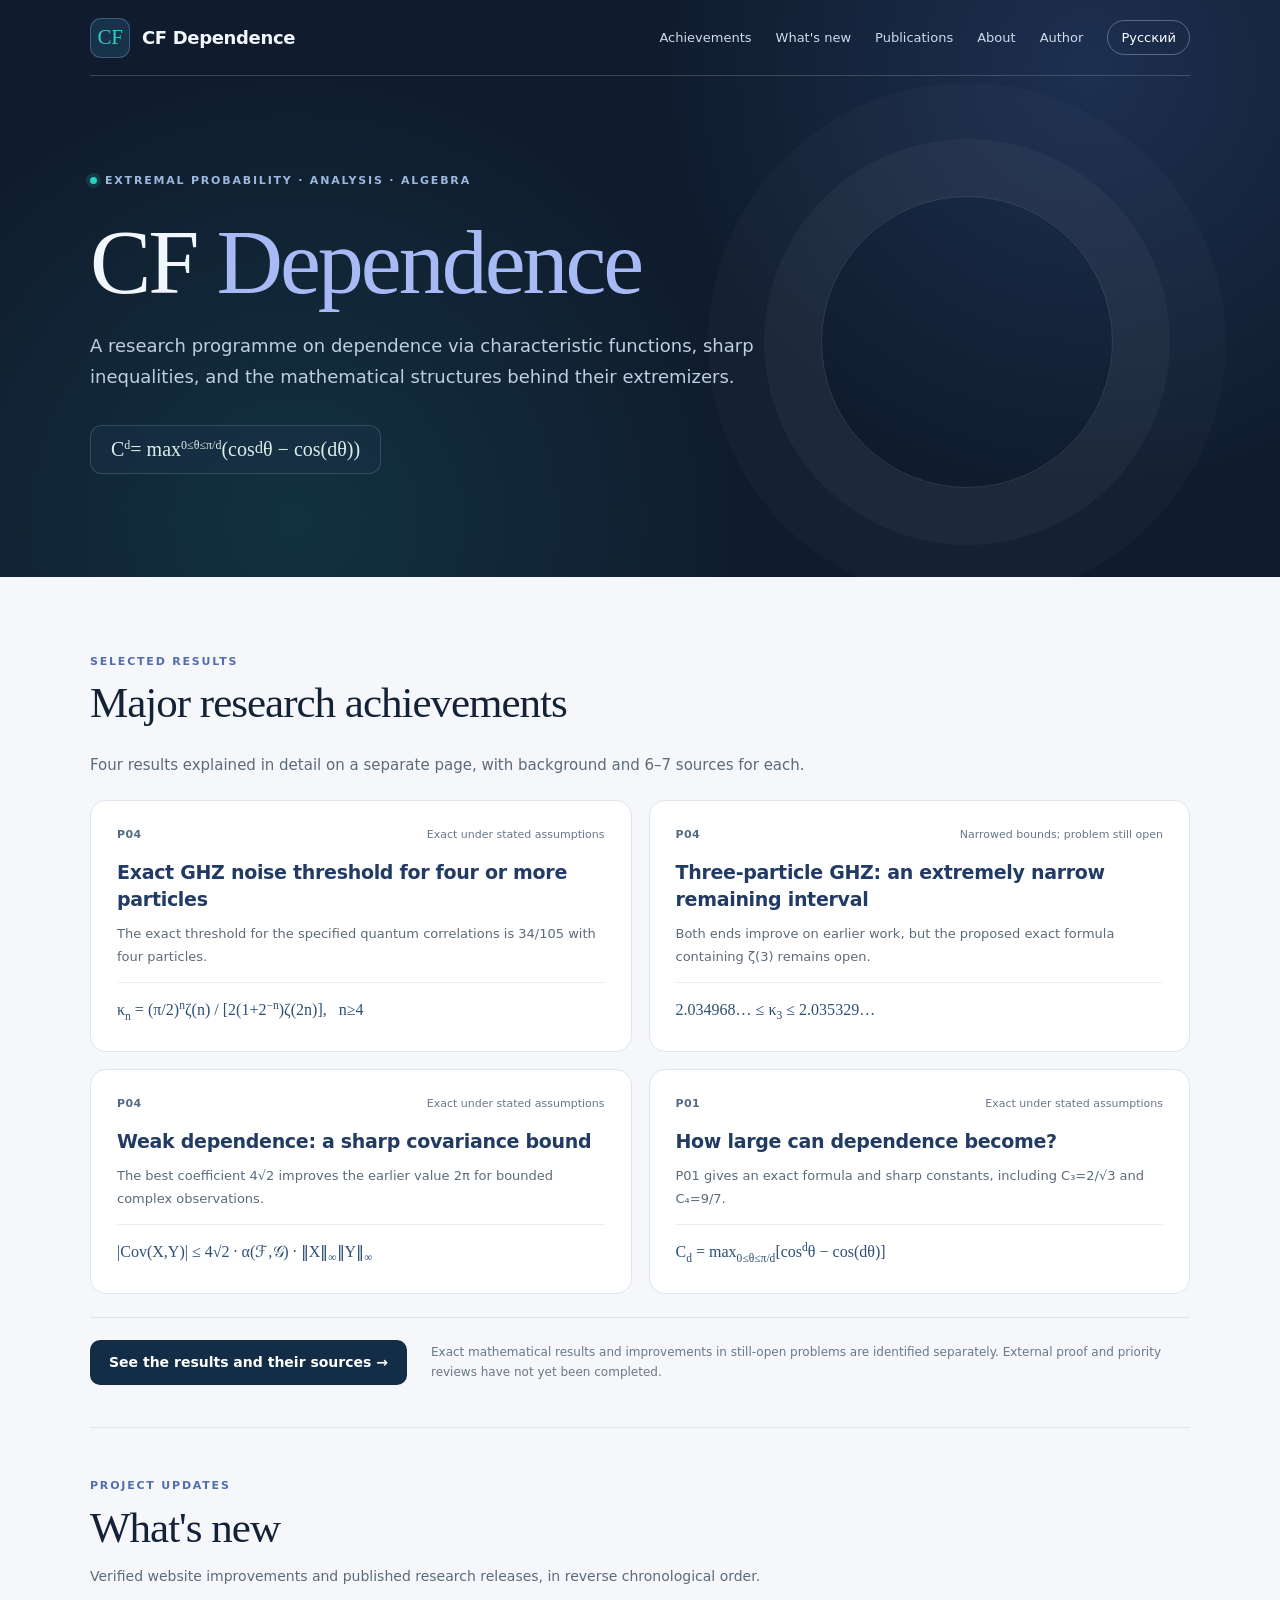
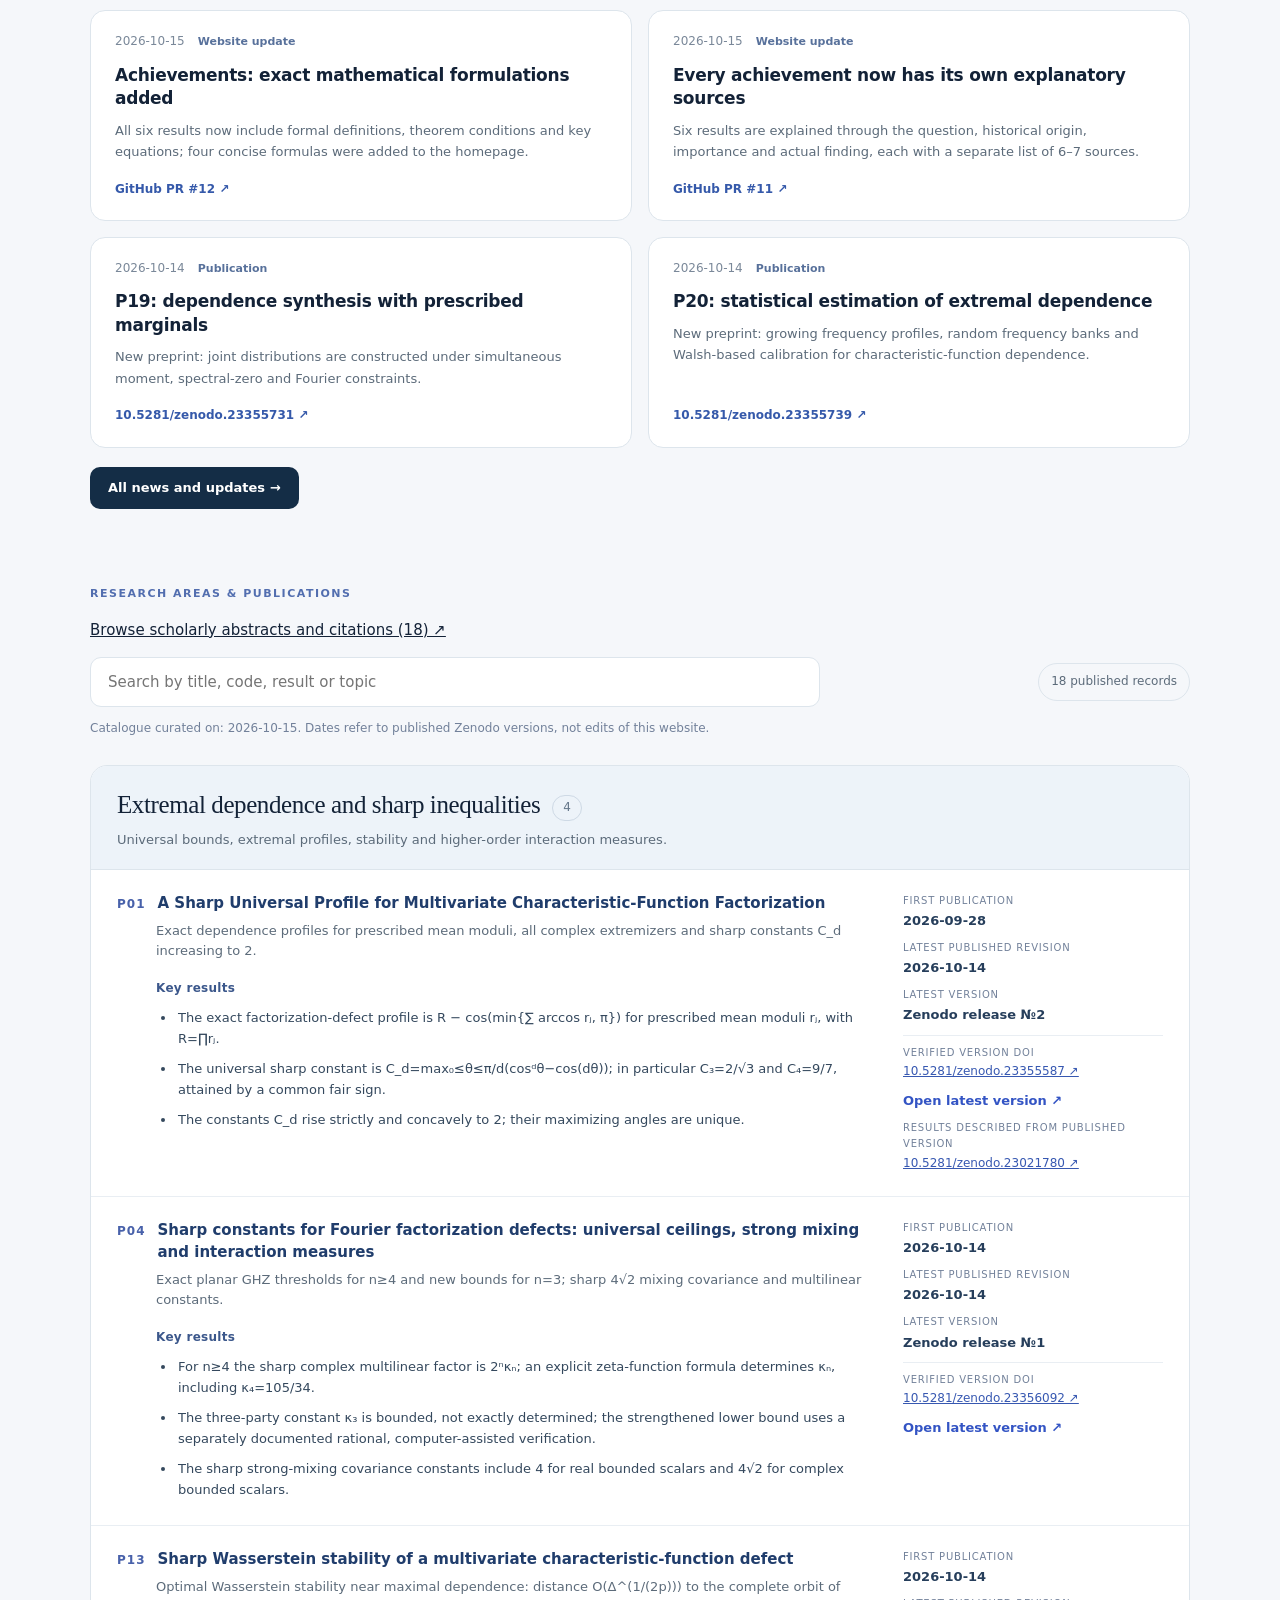
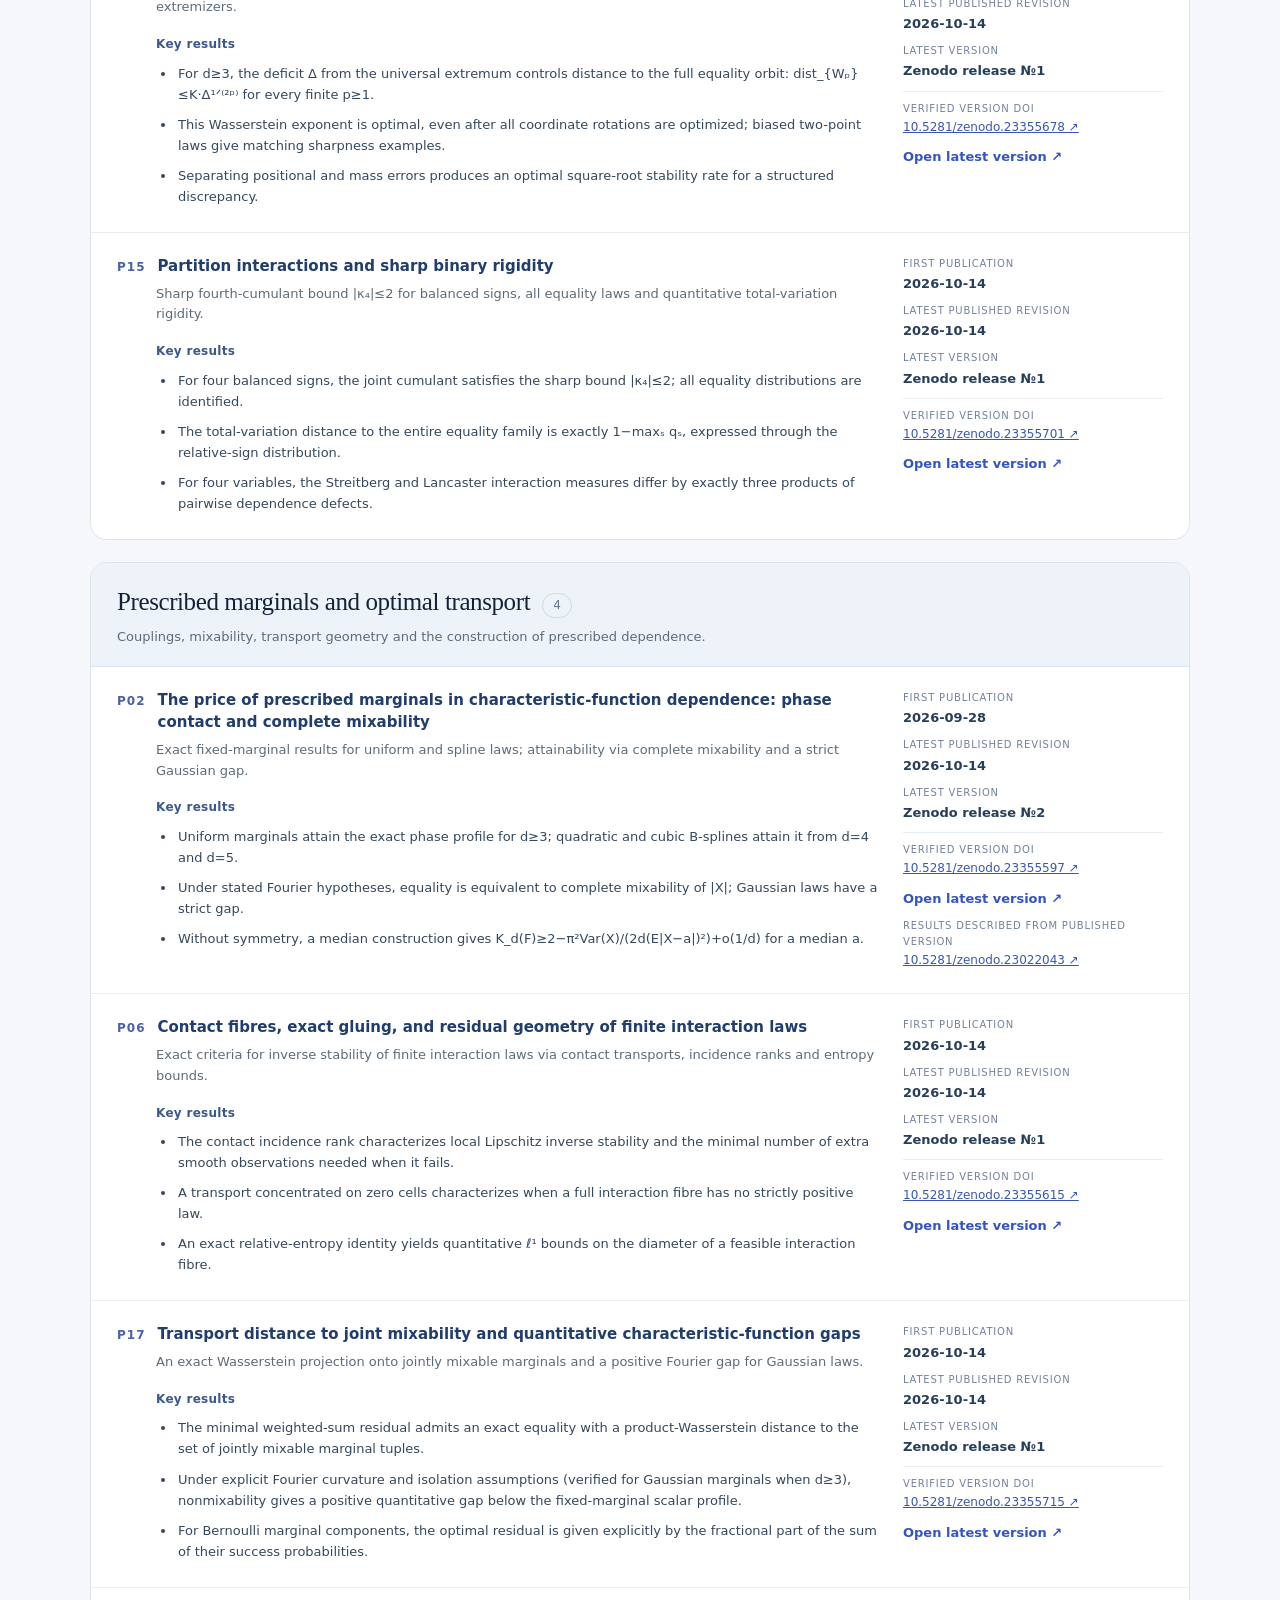
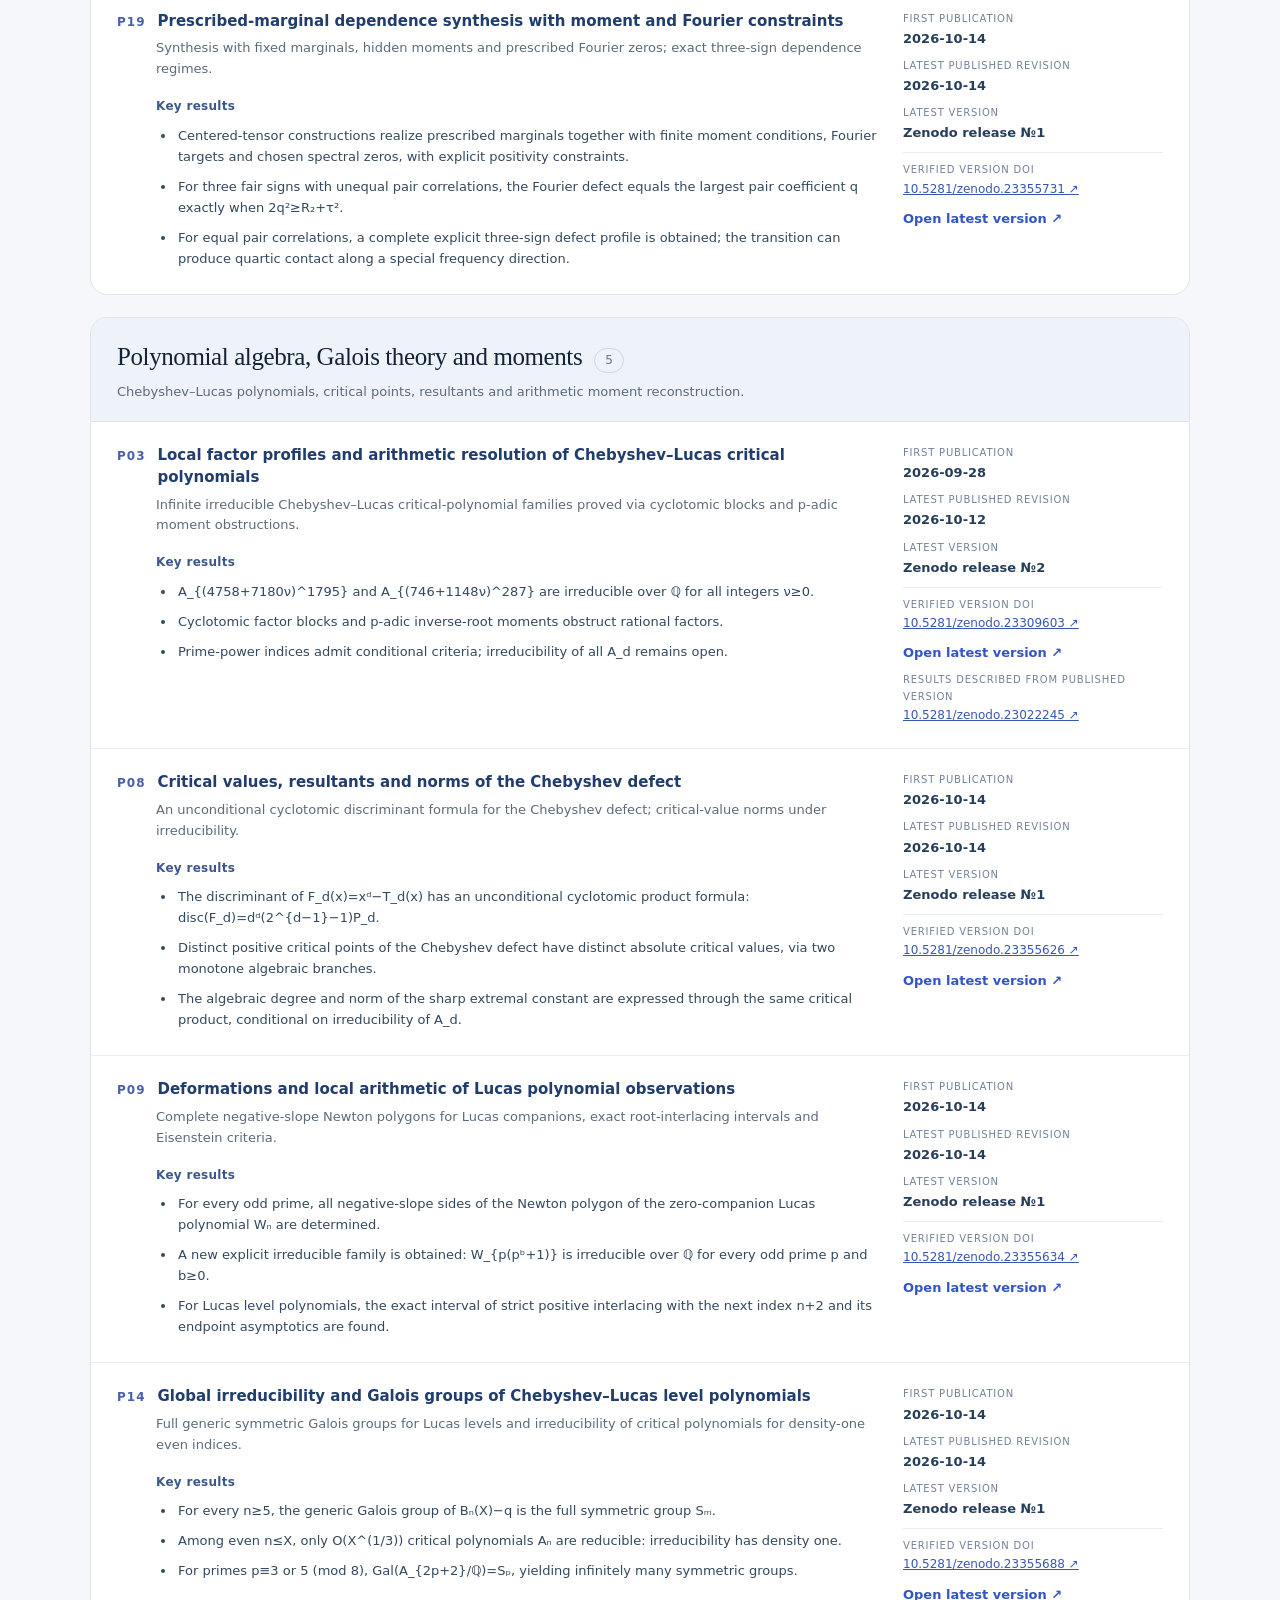
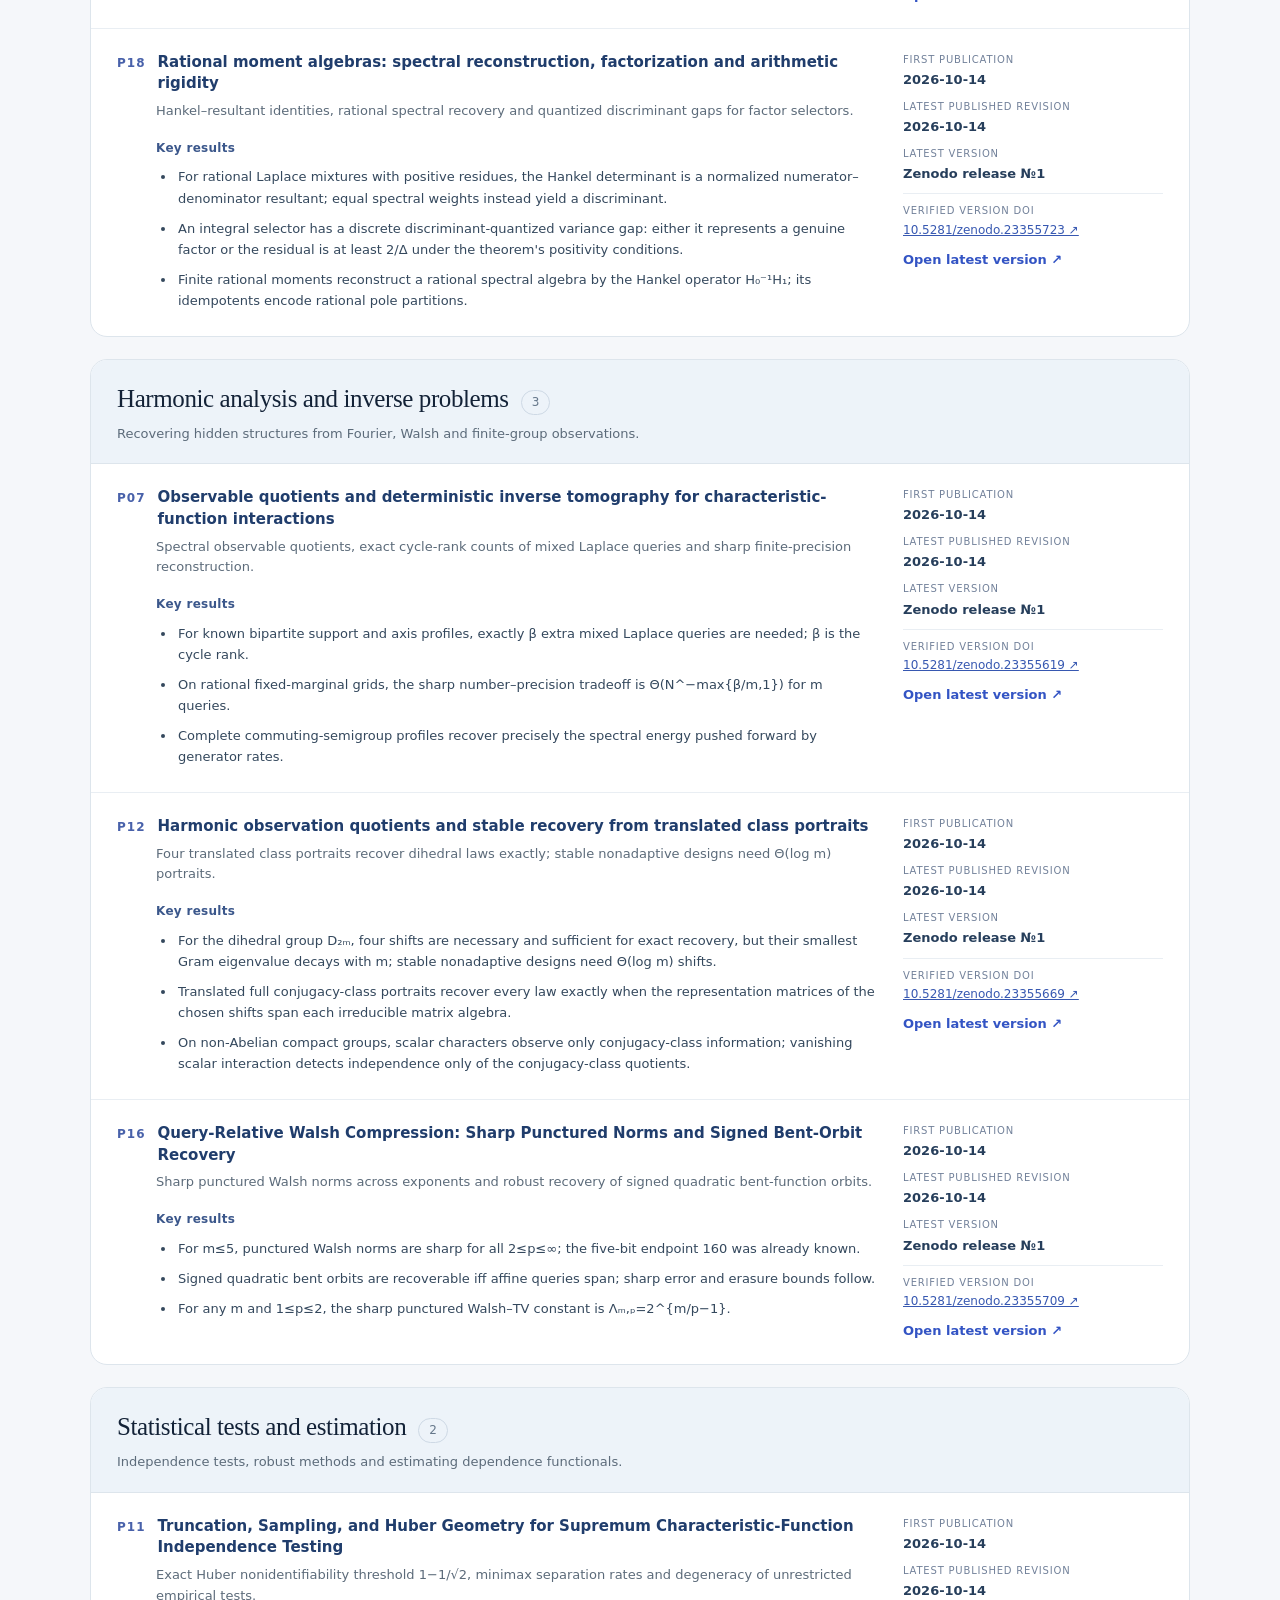
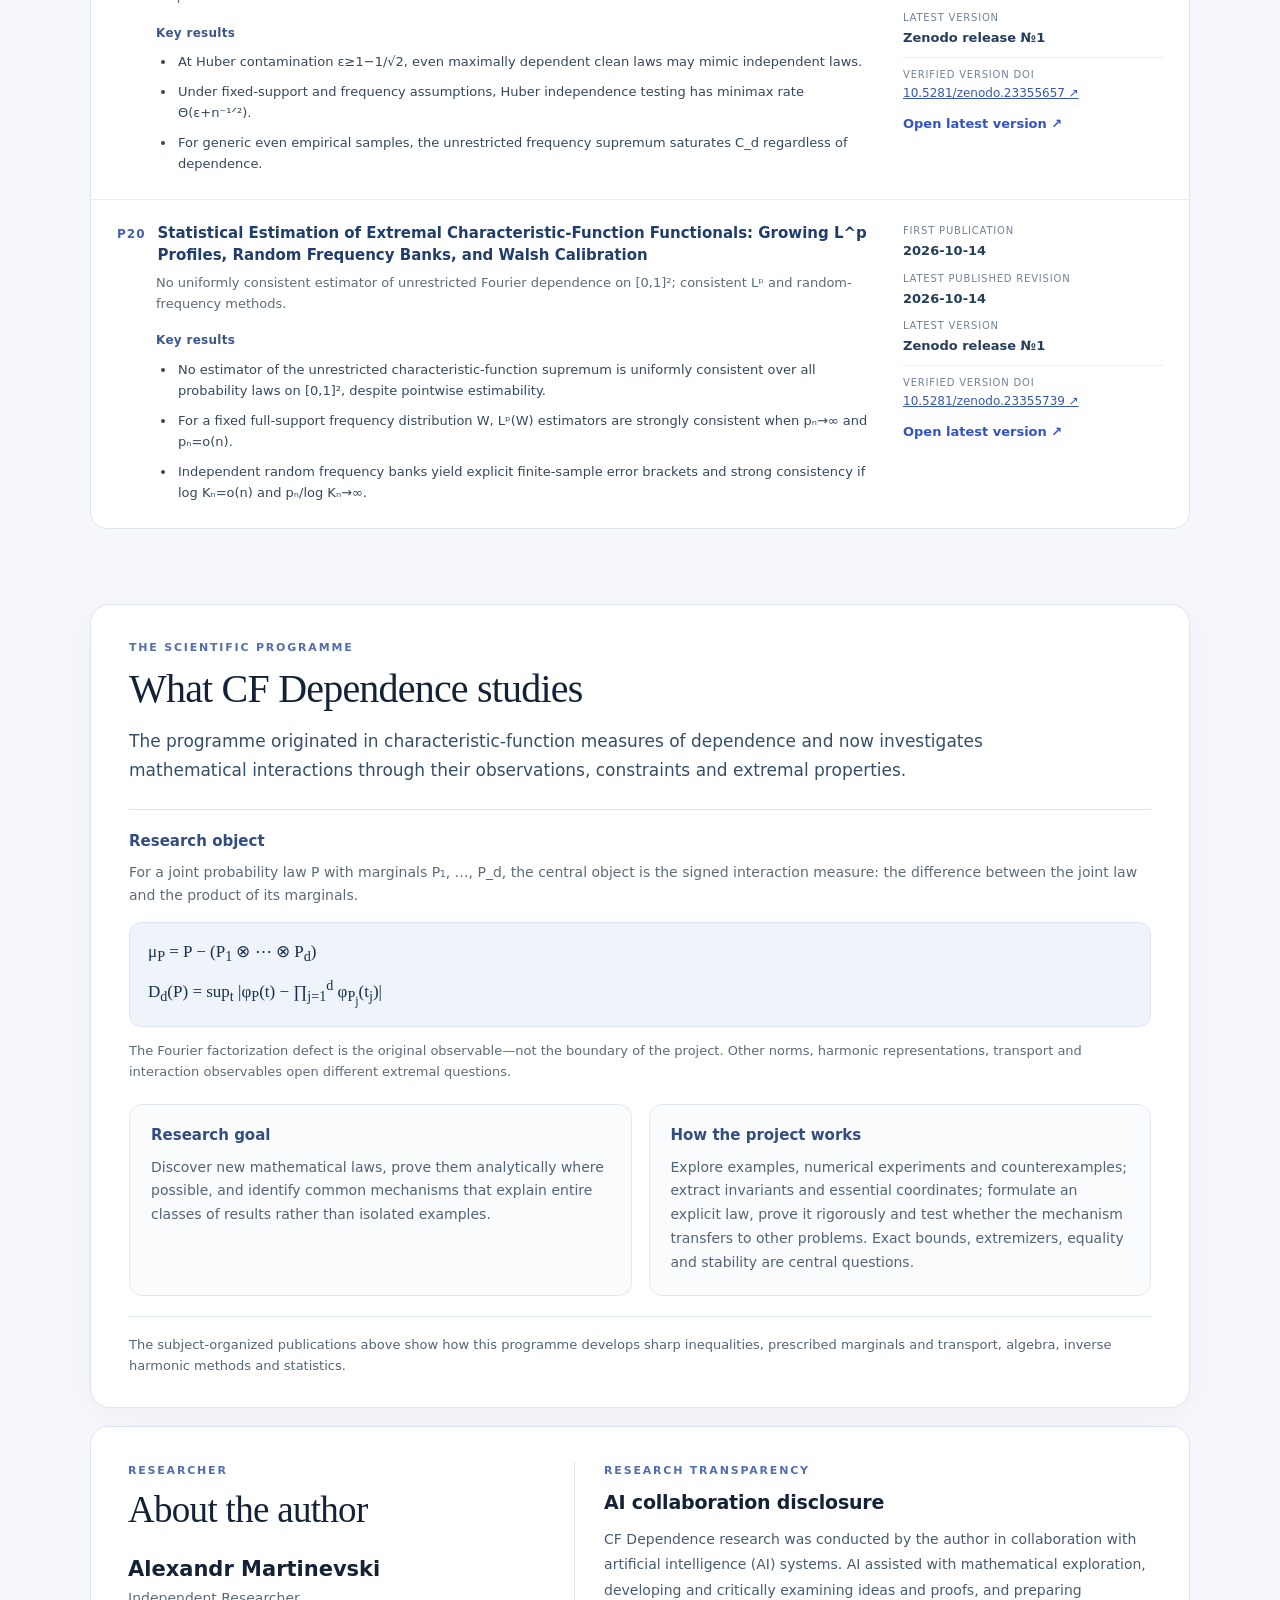
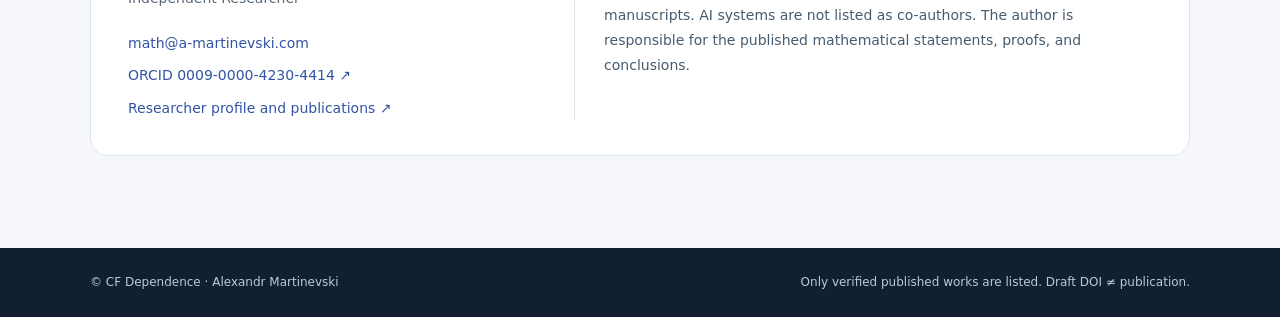
==== website/index.html @ fbb1fb6a "Expose crawlable scholarly article URLs, fixed ORCID identity and canonical index in Pages" ====
<!doctype html>
<html lang="en">
<head>
  <meta charset="utf-8">
  <meta name="viewport" content="width=device-width, initial-scale=1">
  <meta name="theme-color" content="#101c2e">
  <meta name="description" content="CF Dependence studies mathematical interaction structures, sharp extremal laws and reusable mechanisms across probability, transport, harmonic analysis, algebra and statistics.">
  <meta name="robots" content="index,follow">
  <link rel="canonical" href="https://math.a-martinevski.com/">
  <meta property="og:type" content="website">
  <meta property="og:site_name" content="CF Dependence">
  <meta property="og:url" content="https://math.a-martinevski.com/">
  <title>CF Dependence — Research & Publications</title>
  <link rel="stylesheet" href="assets/site.css?v=20261015-area-cache-fix">
  <script src="assets/site.js?v=20261015-area-cache-fix" defer></script>
</head>
<body data-page="index">
  <header class="hero">
    <div class="wrap">
      <nav class="navigation" aria-label="Main navigation">
        <a class="brand" href="index.html?lang=en" data-home-link aria-label="CF Dependence home"><span class="monogram">CF</span><span>CF Dependence</span></a>
        <div class="nav-actions">
          <a href="#achievements" data-i18n="achievementNav">Achievements</a>
          <a href="#updates" data-i18n="updates">What's new</a>
          <a href="#papers" data-i18n="papers">Publications</a>
          <a href="#about" data-i18n="about">About</a>
          <a href="#author" data-i18n="authorNav">Author</a>
          <button class="language" type="button" data-lang-switch aria-label="Change language">Русский</button>
        </div>
      </nav>
      <div class="hero-content">
        <div class="overline light"><span class="accent-dot" aria-hidden="true"></span><span data-i18n="eyebrow">EXTREMAL PROBABILITY · ANALYSIS · ALGEBRA</span></div>
        <h1>CF <em>Dependence</em></h1>
        <p class="hero-intro" data-i18n="hero">A research programme on dependence via characteristic functions, sharp inequalities, and the mathematical structures behind their extremizers.</p>
        <div class="formula" aria-label="Universal characteristic-function constant">C<sub>d</sub> = max<sub>0≤θ≤π/d</sub> (cos<sup>d</sup>θ − cos(dθ))</div>
      </div>
    </div>
  </header>
  <main class="wrap">
    <section class="section achievements-preview" id="achievements" aria-labelledby="achievements-preview-heading">
      <div class="section-heading">
        <div><div class="overline" data-i18n="achievementHighlightLabel">SELECTED RESULTS</div><h2 id="achievements-preview-heading" data-i18n="achievementHighlightHeading">Major research achievements</h2></div>
      </div>
      <p class="achievement-preview-intro" data-i18n="achievementHighlightIntro">Four results explained in detail on a separate page, with background and 6–7 sources for each.</p>
      <div class="achievement-preview-grid">
        <article class="achievement-preview-item">
          <div class="achievement-preview-meta">P04 <span data-i18n="achievementStateExact">Exact under stated assumptions</span></div>
          <h3><a href="achievements.html?lang=en#ghz-exact" data-achievements-link data-i18n="achievementHighlight1Name">Exact GHZ noise threshold for four or more particles</a></h3>
          <p data-i18n="achievementHighlight1Text">The exact threshold for the specified quantum correlations is 34/105 with four particles.</p>
                  <div class="achievement-preview-formula" role="math">κ<sub>n</sub> = (π/2)<sup>n</sup>ζ(n) / [2(1+2<sup>−n</sup>)ζ(2n)], &nbsp; n≥4</div>
        </article>
        <article class="achievement-preview-item">
          <div class="achievement-preview-meta">P04 <span data-i18n="achievementStatePartial">Narrowed bounds; problem still open</span></div>
          <h3><a href="achievements.html?lang=en#ghz-three" data-achievements-link data-i18n="achievementHighlight2Name">Three-particle GHZ: an extremely narrow remaining interval</a></h3>
          <p data-i18n="achievementHighlight2Text">Both ends improve on earlier work, but the proposed exact formula containing ζ(3) remains open.</p>
                  <div class="achievement-preview-formula" role="math">2.034968… ≤ κ<sub>3</sub> ≤ 2.035329…</div>
        </article>
        <article class="achievement-preview-item">
          <div class="achievement-preview-meta">P04 <span data-i18n="achievementStateExact">Exact under stated assumptions</span></div>
          <h3><a href="achievements.html?lang=en#mixing" data-achievements-link data-i18n="achievementHighlight3Name">Weak dependence: a sharp covariance bound</a></h3>
          <p data-i18n="achievementHighlight3Text">The best coefficient 4√2 improves the earlier value 2π for bounded complex observations.</p>
                  <div class="achievement-preview-formula" role="math">|Cov(X,Y)| ≤ 4√2 · α(ℱ,𝒢) · ‖X‖<sub>∞</sub>‖Y‖<sub>∞</sub></div>
        </article>
        <article class="achievement-preview-item">
          <div class="achievement-preview-meta">P01 <span data-i18n="achievementStateExact">Exact under stated assumptions</span></div>
          <h3><a href="achievements.html?lang=en#cf-profile" data-achievements-link data-i18n="achievementHighlight4Name">How large can dependence become?</a></h3>
          <p data-i18n="achievementHighlight4Text">P01 gives an exact formula and sharp constants, including C₃=2/√3 and C₄=9/7.</p>
                  <div class="achievement-preview-formula" role="math">C<sub>d</sub> = max<sub>0≤θ≤π/d</sub>[cos<sup>d</sup>θ − cos(dθ)]</div>
        </article>
      </div>
      <div class="achievement-preview-bottom">
        <a class="achievement-cta" href="achievements.html?lang=en" data-achievements-link data-i18n="achievementHighlightCTA">See the results and their sources →</a>
        <p data-i18n="achievementCaution">Exact mathematical results and improvements in still-open problems are identified separately. External proof and priority reviews have not yet been completed.</p>
      </div>
    </section>
    <section class="section news-section" id="updates" aria-labelledby="updates-heading">
      <div class="section-heading news-heading">
        <div>
          <div class="overline" data-i18n="newsLabel">PROJECT UPDATES</div>
          <h2 id="updates-heading" data-i18n="updatesHeading">What's new</h2>
          <p data-i18n="updatesInfo">Verified website improvements and published research releases, in reverse chronological order.</p>
        </div>
      </div>
      <div class="news-items" id="news-items" aria-live="polite">
        <article class="news-item">
          <div class="news-meta"><time datetime="2026-10-15">2026-10-15</time><span class="news-type" data-i18n="siteUpdateKind">Website update</span></div>
          <h3 data-i18n="staticUpdateMathTitle">Detailed mathematical formulations added</h3>
          <p data-i18n="staticUpdateMathText">Definitions, hypotheses and precise formulas were added to all six achievements, and four concise formulas now appear on the homepage.</p>
          <a class="news-source" href="https://github.com/alexmartinevski/CF-Dependence-Public/pull/12" target="_blank" rel="noopener noreferrer">GitHub PR #12 ↗</a>
        </article>
        <article class="news-item">
          <div class="news-meta"><time datetime="2026-10-15">2026-10-15</time><span class="news-type" data-i18n="siteUpdateKind">Website update</span></div>
          <h3 data-i18n="staticUpdateSourcesTitle">Results explained with separate references</h3>
          <p data-i18n="staticUpdateSourcesText">Each achievement now explains its problem, history, importance and mathematical result, with 6–7 sources specific to that result.</p>
          <a class="news-source" href="https://github.com/alexmartinevski/CF-Dependence-Public/pull/11" target="_blank" rel="noopener noreferrer">GitHub PR #11 ↗</a>
        </article>
        <article class="news-item">
          <div class="news-meta"><time datetime="2026-10-14">2026-10-14</time><span class="news-type" data-i18n="publicationUpdateKind">Publication</span></div>
          <h3 data-i18n="staticUpdateP19Title">P19: dependence synthesis with prescribed marginals</h3>
          <p data-i18n="staticUpdateP19Text">New preprint: joint distributions under moment, spectral-zero and Fourier constraints.</p>
          <a class="news-source" href="https://doi.org/10.5281/zenodo.23355731" target="_blank" rel="noopener noreferrer">10.5281/zenodo.23355731 ↗</a>
        </article>
        <article class="news-item">
          <div class="news-meta"><time datetime="2026-10-14">2026-10-14</time><span class="news-type" data-i18n="publicationUpdateKind">Publication</span></div>
          <h3 data-i18n="staticUpdateP20Title">P20: statistical estimation of extremal dependence</h3>
          <p data-i18n="staticUpdateP20Text">New preprint: growing frequency profiles, random frequency banks and Walsh calibration.</p>
          <a class="news-source" href="https://doi.org/10.5281/zenodo.23355739" target="_blank" rel="noopener noreferrer">10.5281/zenodo.23355739 ↗</a>
        </article>
      </div>
      <div class="news-all-link-wrap">
        <a class="news-all-link" href="news.html?lang=en" data-news-link data-i18n="newsAllLink">All news and updates →</a>
      </div>
    </section>
    <section class="section areas-section project-catalogue" id="papers" aria-labelledby="catalogue-heading">
      <span id="areas" class="legacy-section-anchor" aria-hidden="true"></span>
      <h2 id="catalogue-heading" class="sr-only" data-i18n="papersHeading">Research papers</h2>
      <div class="section-heading catalogue-heading">
        <div class="overline" data-i18n="catalogueLabel">RESEARCH AREAS &amp; PUBLICATIONS</div>
      </div>
      <p class="scholar-directory-link"><a href="publications/index.html?lang=en" data-scholarly-index-link data-i18n="scholarlyIndexLink">Browse scholarly abstracts and citations (18) ↗</a></p>
      <div class="catalogue-controls" id="catalogue-controls">
        <div class="catalogue-search">
          <label class="sr-only" for="search" data-i18n="searchLabel">Search publications</label>
          <input id="search" class="search" type="search" placeholder="Search by title, code, result or topic" autocomplete="off" data-search>
        </div>
        <span class="count"><span id="paper-count">—</span> <span data-i18n="publishedCount">published papers</span></span>
      </div>
      <p id="area-snapshot" class="metadata-note"></p>
      <div id="area-groups" class="area-groups" aria-live="polite"><p class="muted">Loading subject index…</p></div>
      <p id="no-matches" class="empty hidden" data-i18n="noMatches">No publications match your search.</p>
    </section>

    <section class="project-science-section" id="about" aria-labelledby="programme-heading">
      <span id="programme" class="legacy-section-anchor" aria-hidden="true"></span>
      <div class="science-intro" aria-labelledby="programme-heading">
        <div class="overline" data-i18n="programmeLabel">THE SCIENTIFIC PROGRAMME</div>
        <h2 id="programme-heading" data-i18n="programmeHeading">What CF Dependence studies</h2>
        <p class="science-intro-lead" data-i18n="programmeLead">The programme originated in characteristic-function measures of dependence and now investigates mathematical interactions through their observations, constraints and extremal properties.</p>
        <div class="science-object">
          <h3 data-i18n="programmeObjectHeading">Research object</h3>
          <p data-i18n="programmeObject">For a joint probability law P with marginals P₁, …, P_d, the central object is the signed interaction measure: the difference between the joint law and the product of its marginals.</p>
          <div class="science-equations" aria-label="Signed interaction measure and characteristic-function dependence">
            <div class="science-equation">μ<sub>P</sub> = P − (P<sub>1</sub> ⊗ ⋯ ⊗ P<sub>d</sub>)</div>
            <div class="science-equation">D<sub>d</sub>(P) = sup<sub>t</sub> |φ<sub>P</sub>(t) − ∏<sub>j=1</sub><sup>d</sup> φ<sub>P<sub>j</sub></sub>(t<sub>j</sub>)|</div>
          </div>
          <p class="science-object-note" data-i18n="programmeObjectNote">The Fourier factorization defect is the original observable—not the boundary of the project. Other norms, harmonic representations, transport and interaction observables open different extremal questions.</p>
        </div>
        <div class="science-pillars">
          <div class="science-pillar">
            <h3 data-i18n="programmeGoalHeading">Research goal</h3>
            <p data-i18n="programmeGoal">Discover new mathematical laws, prove them analytically where possible, and identify common mechanisms that explain entire classes of results rather than isolated examples.</p>
          </div>
          <div class="science-pillar">
            <h3 data-i18n="programmeMethodHeading">How the project works</h3>
            <p data-i18n="programmeMethod">Explore examples, numerical experiments and counterexamples; extract invariants and essential coordinates; formulate an explicit law, prove it rigorously and test whether the mechanism transfers to other problems. Exact bounds, extremizers, equality and stability are central questions.</p>
          </div>
        </div>
        <p class="science-transition" data-i18n="programmeBridge">The publications below develop connected parts of this programme: sharp inequalities, prescribed marginals and transport, algebra, harmonic reconstruction and statistics.</p>
      </div>
    </section>
    <section class="author-section" id="author" aria-labelledby="author-heading">
      <div class="author-profile">
        <div class="overline" data-i18n="authorLabel">RESEARCHER</div>
        <h2 id="author-heading" data-i18n="authorHeading">About the author</h2>
        <p class="author-name">Alexandr Martinevski</p>
        <p class="author-role" data-i18n="authorRole">Independent Researcher</p>
        <div class="author-links">
          <a href="mailto:math@a-martinevski.com" aria-label="Research email: math@a-martinevski.com">math@a-martinevski.com</a>
          <a href="https://orcid.org/0009-0000-4230-4414" target="_blank" rel="noopener noreferrer">ORCID 0009-0000-4230-4414 ↗</a>
          <a href="author/index.html?lang=en" data-author-profile-link data-i18n="scholarlyAuthorLink">Researcher profile and publications ↗</a>
        </div>
      </div>
      <div class="ai-disclosure" aria-labelledby="ai-disclosure-heading">
        <div class="overline" data-i18n="aiDisclosureLabel">RESEARCH TRANSPARENCY</div>
        <h3 id="ai-disclosure-heading" data-i18n="aiDisclosureHeading">AI collaboration disclosure</h3>
        <p data-i18n="aiDisclosureText">CF Dependence research was conducted by the author in collaboration with artificial intelligence (AI) systems. AI assisted with mathematical exploration, developing and critically examining ideas and proofs, and preparing manuscripts. AI systems are not listed as co-authors. The author is responsible for the published mathematical statements, proofs, and conclusions.</p>
      </div>
    </section>
  </main>
  <footer><div class="wrap footer-inner"><span>© CF Dependence · Alexandr Martinevski</span><span data-i18n="footer">Only verified published works are listed. Draft DOI ≠ publication.</span></div></footer>
  <noscript><p class="wrap">The searchable subject directory requires JavaScript. All 18 public abstracts, DOI references and PDF links are available without JavaScript in <a href="publications/index.html">the scholarly bibliography</a>.</p></noscript>
</body>
</html>
---- website/assets/site.css ----
:root{--ink:#132237;--muted:#5c6b7a;--line:#dde5ec;--bg:#f5f7fa;--navy:#101c2e;--navy2:#142d46;--sea:#27d0c3;--blue:#496aee;--card:#fff;--radius:17px}
*{box-sizing:border-box}html{scroll-behavior:smooth}body{margin:0;background:var(--bg);color:var(--ink);font:15px/1.62 system-ui,-apple-system,"Segoe UI",Roboto,Arial,sans-serif}a{color:inherit}a:hover{text-decoration:none}button,input{font:inherit}.wrap{width:min(1150px,100%);padding:0 25px;margin:auto}.hero{background:radial-gradient(circle at 85% 12%,#395a9950,transparent 35%),radial-gradient(circle at 23% 90%,#1a908c30,transparent 40%),var(--navy);color:#f2f7fd;overflow:hidden}.navigation{height:76px;display:flex;align-items:center;justify-content:space-between;gap:25px;border-bottom:1px solid #ffffff2c}.brand{text-decoration:none;display:flex;align-items:center;gap:12px;white-space:nowrap;font-weight:760;letter-spacing:-.35px;font-size:18px}.monogram{width:40px;height:40px;border:1px solid #7d9ad466;border-radius:11px;background:#18324a;color:var(--sea);display:grid;place-items:center;font:21px Georgia,serif}.nav-actions{display:flex;align-items:center;gap:24px}.nav-actions a{text-decoration:none;font-size:13px;color:#cfdbeb}.nav-actions a:hover,.back:hover{color:#fff}.language{border:1px solid #9aacc27c;border-radius:100px;padding:6px 13px;background:transparent;color:#fff;cursor:pointer;font-size:13px}.language:hover,.language:focus-visible{background:#ffffff1a}.hero-content{padding:96px 0 103px;position:relative}.hero-content::after{content:"";position:absolute;right:7%;top:24%;width:290px;height:290px;border-radius:50%;border:1px solid #ffffff20;box-shadow:0 0 0 57px #ffffff09,0 0 0 113px #ffffff05;pointer-events:none}.overline{font-size:11px;letter-spacing:1.8px;text-transform:uppercase;color:#526eaf;font-weight:800}.overline.light{color:#9cb8dc}.accent-dot{display:inline-block;width:7px;height:7px;background:var(--sea);border-radius:50%;margin-right:8px;box-shadow:0 0 0 4px #27d0c326}.hero h1{font:normal clamp(56px,8vw,92px)/1.06 Georgia,"Times New Roman",serif;letter-spacing:-3px;margin:24px 0 20px}.hero h1 em{font-style:normal;color:#a7baf5}.hero-intro{font-size:18px;line-height:1.7;color:#becfe1;max-width:680px;margin:0}.formula{display:inline-flex;margin-top:32px;border:1px solid #96d5d034;border-radius:12px;padding:12px 20px;background:#1a314980;color:#dbeee9;font:20px Georgia,serif}.formula sub{font-size:12px}.section{padding-top:76px}.section-heading{display:flex;align-items:end;justify-content:space-between;gap:16px;margin-bottom:24px}.section h2,.about h2,.detail-main h2{font:normal clamp(30px,4vw,43px)/1.2 Georgia,serif;letter-spacing:-1px;margin:7px 0 0}.count{border:1px solid var(--line);padding:8px 12px;border-radius:999px;color:var(--muted);font-size:12px;white-space:nowrap}.search{background:var(--card);border:1px solid var(--line);border-radius:11px;width:min(560px,100%);padding:12px 17px;margin-bottom:22px;outline-offset:3px}.search:focus{border-color:var(--blue)}.paper-grid{display:grid;grid-template-columns:repeat(2,minmax(0,1fr));gap:18px}.card{background:var(--card);border:1px solid var(--line);border-radius:var(--radius);padding:28px;display:flex;flex-direction:column;min-height:289px;transition:transform .2s,box-shadow .2s}.card:hover{transform:translateY(-2px);box-shadow:0 10px 35px #1b344717}.card-top{display:flex;justify-content:space-between;align-items:center;gap:10px}.code{font-size:12px;letter-spacing:1px;color:#4861aa;font-weight:800}.pill{border-radius:99px;background:#e8f7f1;color:#277255;border:1px solid #c9e8d8;padding:4px 11px;font-size:11px;font-weight:750}.card h3{font-size:20px;line-height:1.3;letter-spacing:-.4px;margin:17px 0 10px}.card p{font-size:14px;color:var(--muted);margin:0 0 19px;flex:1}.tags{display:flex;flex-wrap:wrap;gap:7px;margin:8px 0 22px}.tag{background:#eef2f7;color:#586e83;padding:3px 8px;font-size:11px;border-radius:6px}.card-bottom{border-top:1px solid #e9edf2;padding-top:16px;display:flex;flex-wrap:wrap;align-items:center;justify-content:space-between;gap:12px}.card-bottom a{color:#3354c4;text-decoration:none;font-size:13px;font-weight:750}.card-bottom a:hover{text-decoration:underline}.card-bottom .tiny{color:#8492a1;font-size:11px;overflow-wrap:anywhere}.hidden{display:none!important}.empty{background:#fff;border:1px dashed #ced6e0;border-radius:13px;color:#76889b;padding:22px}.news-section{display:grid;grid-template-columns:1fr 1.45fr;gap:52px;border-top:1px solid var(--line);margin-top:84px;padding-top:44px}.news-section p,.about p,.detail-main p{color:var(--muted)}.news-items{background:#fff;border:1px solid var(--line);border-radius:17px;padding:24px}.news-item{padding:15px 0;border-bottom:1px solid #e9eef3}.news-item:first-child{padding-top:0}.news-item:last-child{padding-bottom:0;border-bottom:0}.news-item time{color:#7a8899;font-size:12px}.news-item h3{font-size:16px;margin:6px 0}.news-item p{color:var(--muted);margin:0;font-size:13px}.about{background:#eaf0f6;border-radius:18px;padding:38px 40px;display:grid;grid-template-columns:1.4fr 1fr;gap:28px;margin:78px 0 92px}.about h2{font-size:30px}.about p{font-size:14px;margin-bottom:0}.identity-card{display:flex;flex-direction:column;justify-content:center;gap:8px;align-items:flex-start}.identity-card strong{font-size:19px}.identity-card span{color:var(--muted);font-size:14px}.identity-card a{font-size:13px;color:#3755ae}footer{background:#111f31;color:#bbc9d7;padding:25px 0;font-size:12px}.footer-inner{display:flex;justify-content:space-between;gap:24px}.detail-header{padding:65px 0 82px}.detail-header h1{font:normal clamp(36px,5.2vw,66px)/1.14 Georgia,serif;letter-spacing:-1.5px;max-width:960px;margin:24px 0 16px}.back{color:#cfdef7;text-decoration:none;font-size:13px;display:inline-block;margin-bottom:21px}.short-hero{background:#101c2e}.detail-layout{display:grid;grid-template-columns:1.65fr 1fr;gap:65px;padding-top:64px;padding-bottom:95px}.detail-main h2{font-size:28px;margin:21px 0 9px}.detail-main p{font-size:15px}.metadata{align-self:start;border:1px solid var(--line);background:white;border-radius:17px;padding:27px}.metadata dl{margin:18px 0}.metadata dt{font-size:11px;color:#72819a;letter-spacing:1px;text-transform:uppercase}.metadata dd{font-size:13px;overflow-wrap:anywhere;margin:4px 0 21px}.metadata a{color:#3457bd}.download-list{display:flex;flex-wrap:wrap;gap:8px;padding-top:12px;border-top:1px solid var(--line)}.download-list a{border-radius:8px;border:1px solid var(--line);font-size:12px;padding:7px 11px;text-decoration:none}.download-list a:hover{border-color:#7188d1}.muted{color:var(--muted)}.sr-only{position:absolute;width:1px;height:1px;padding:0;margin:-1px;overflow:hidden;clip:rect(0,0,0,0);white-space:nowrap;border:0}:focus-visible{outline:2px solid #456bdf;outline-offset:3px}
@media(max-width:780px){.wrap{padding:0 20px}.navigation{height:69px}.nav-actions{gap:13px}.nav-actions a{display:none}.hero-content{padding:77px 0 83px}.hero h1{letter-spacing:-2px}.hero-content::after{opacity:.35}.paper-grid,.news-section,.about,.detail-layout{grid-template-columns:1fr}.paper-grid{gap:12px}.section{padding-top:48px}.section-heading{align-items:start;flex-direction:column}.news-section{gap:20px;margin-top:55px}.about{padding:29px;margin:54px 0}.detail-layout{gap:28px;padding:47px 20px 65px}.detail-header{padding:40px 0 60px}.footer-inner{flex-direction:column;gap:4px}.formula{font-size:16px}}

/* Research-area directory: compact, responsive, and distinct from search cards. */
.section-intro{max-width:830px;color:var(--muted);margin:0 0 10px}
.metadata-note{font-size:12px;color:#72819a;margin:0 0 26px}
.area-groups{display:grid;gap:22px}
.area-group{background:var(--card);border:1px solid var(--line);border-radius:17px;overflow:hidden}
.area-group-heading{padding:23px 26px 19px;background:#edf3f9;border-bottom:1px solid var(--line)}
.area-group-heading h3{display:inline;font:normal 25px/1.25 Georgia,"Times New Roman",serif;letter-spacing:-.4px;margin:0}
.area-group-count{display:inline-block;vertical-align:middle;margin-left:12px;border:1px solid #ced9e5;border-radius:15px;padding:2px 10px;font-size:12px;color:#65778a}
.area-group-description{font-size:13px;color:var(--muted);margin:8px 0 0}
.area-row{display:grid;grid-template-columns:minmax(0,1fr) minmax(200px,260px);gap:24px;padding:18px 26px;border-bottom:1px solid #e9eef3}
.area-row:last-child{border-bottom:0}
.area-headline{display:flex;align-items:baseline;gap:12px}
.area-headline .code{flex-shrink:0}
.area-paper-link{color:#203d6c;font-weight:720;line-height:1.45;text-decoration:none}
.area-paper-link:hover{text-decoration:underline}
.area-paper-summary{color:var(--muted);font-size:13px;line-height:1.6;margin:6px 0 0 39px}
.area-row-meta{display:flex;flex-direction:column;gap:9px;align-items:flex-start}
.area-metadata-line{display:flex;flex-direction:column;gap:1px;min-width:0}
.area-meta-label{color:#72819a;font-size:10px;text-transform:uppercase;letter-spacing:.8px}
.area-meta-value{font-size:12px;color:#34495e}
.area-metadata-line a{font-size:12px;overflow-wrap:anywhere;color:#3758b1}
.area-latest-link{color:#3354c4;font-size:13px;font-weight:750;text-decoration:none}
.area-latest-link:hover{text-decoration:underline}
.doi-note{font-size:12px;color:var(--muted);line-height:1.5}
@media(max-width:780px){
  .area-group-heading{padding:19px 19px 15px}
  .area-group-heading h3{font-size:23px}
  .area-row{grid-template-columns:minmax(0,1fr);gap:12px;padding:17px 19px}
  .area-headline{align-items:flex-start;gap:9px}
  .area-paper-summary{margin-left:0}
  .area-row-meta{border-top:1px solid #eef1f5;padding-top:10px;gap:7px}
  .area-metadata-line{flex-direction:row;flex-wrap:wrap;column-gap:10px}
  .area-meta-label{min-width:117px}
}

/* Scientific programme introduction: object, goal, method, then subject index. */
.science-intro{margin:0 0 58px;padding:34px 38px 31px;background:#fff;border:1px solid var(--line);border-radius:20px;box-shadow:0 8px 35px #172a4109}
.science-intro h2{font:normal clamp(29px,3.7vw,40px)/1.2 Georgia,"Times New Roman",serif;letter-spacing:-.8px;margin:8px 0 14px}
.science-intro-lead{font-size:17px;line-height:1.7;color:#344e69;max-width:900px;margin:0 0 24px}
.science-object{border-top:1px solid var(--line);padding-top:21px}
.science-object h3,.science-pillar h3{font-size:15px;line-height:1.45;color:#344d7f;font-weight:750;margin:0 0 9px}
.science-object>p{font-size:14px;color:var(--muted);margin:0 0 15px}
.science-equations{background:#eff4fa;border:1px solid #dce6f0;border-radius:12px;padding:14px 18px;max-width:100%;overflow-x:auto}
.science-equation{font:17px/1.8 Georgia,"Times New Roman",serif;white-space:nowrap;color:#172e4c}
.science-equation+.science-equation{margin-top:3px}
.science-object .science-object-note{font-size:13px;margin:13px 0 0}
.science-pillars{display:grid;grid-template-columns:1fr 1fr;gap:17px;margin-top:22px}
.science-pillar{border:1px solid #e0e7ee;border-radius:13px;background:#fafbfd;padding:20px 21px}
.science-pillar p{color:#516377;line-height:1.7;font-size:14px;margin:0}
.science-transition{border-top:1px solid var(--line);padding-top:17px;margin:20px 0 0;color:#52657a;font-size:13px}
@media(max-width:780px){
  .science-intro{padding:25px 20px 22px;margin-bottom:43px;border-radius:16px}
  .science-intro h2{font-size:29px}
  .science-intro-lead{font-size:15px}
  .science-pillars{grid-template-columns:1fr;gap:11px}
  .science-pillar{padding:16px}
  .science-equations{padding:11px 13px}
  .science-equation{font-size:15px}
}

/* Unified annotated catalogue (the former duplicate card grid is not rendered). */
.catalogue-controls{display:flex;align-items:center;justify-content:space-between;gap:18px;flex-wrap:wrap;margin:19px 0 12px;scroll-margin-top:28px}
.catalogue-search{flex:1;min-width:min(320px,100%)}
.catalogue-controls .search{margin-bottom:0;width:100%;max-width:730px}
.area-results-label{font-weight:770;color:#3b578b;font-size:12px;letter-spacing:.3px;margin:17px 0 8px 39px}
.area-highlights{margin:0 0 2px 39px;padding:0 0 0 20px;color:#34485d;list-style:disc}
.area-highlights li{font-size:13px;line-height:1.62;padding-left:2px;margin:0 0 9px}
.area-highlights li:last-child{margin-bottom:0}
.area-row{padding-top:23px;padding-bottom:23px}
.area-row-main{min-width:0}
.area-metadata-line a,.area-paper-summary,.area-highlights li{overflow-wrap:anywhere}
.detail-key-results{background:#fff;border:1px solid var(--line);border-radius:13px;padding:22px 23px 22px 45px;margin:15px 0 9px;color:#30445e}
.detail-key-results li{line-height:1.68;padding-left:5px;margin-bottom:12px}
.detail-key-results li:last-child{margin-bottom:0}
.detail-result-source{font-size:12px;color:#778596}
.detail-result-source a{color:#3d58ac}
@media(max-width:780px){
 .catalogue-controls{align-items:stretch;gap:10px}
 .catalogue-search{min-width:100%}
 .area-results-label,.area-highlights{margin-left:0}
 .area-highlights{padding-left:21px}
 .area-highlights li{font-size:13px}
 .detail-key-results{padding:18px 17px 18px 34px}
}

/* First publication / latest public revision / published version metadata. */
.area-row-meta .area-metadata-line:nth-child(-n+3) .area-meta-value{
  color:#263e5b;font-weight:650;font-size:13px;
}
.area-row-meta .area-metadata-line:nth-child(3) .area-meta-value{
  font-weight:750;
}
.area-row-meta .area-metadata-line:nth-child(4){
  padding-top:9px;border-top:1px solid #e9eef3;width:100%;
}
.metadata dd[id="paper-version-number"]{
  font-weight:700;color:#233c63;
}
@media(max-width:780px){
  .area-row-meta .area-metadata-line:nth-child(-n+3){align-items:baseline}
  .area-row-meta .area-meta-label{line-height:1.5}
}

/* Author identity and research transparency, independent of article disclosure. */
.project-about{display:block;margin:78px 0 22px;padding:32px 37px}
.project-about > div{max-width:850px}
.author-section{display:grid;grid-template-columns:minmax(0,.9fr) minmax(0,1.25fr);
  gap:30px;margin:0 0 92px;padding:35px 37px;background:var(--card);
  border:1px solid var(--line);border-radius:18px}
.author-section h2{font:normal clamp(29px,3.4vw,37px)/1.22 Georgia,"Times New Roman",serif;
  letter-spacing:-.7px;margin:7px 0 24px}
.author-name{font-size:21px;line-height:1.3;font-weight:760;margin:0;color:var(--ink)}
.author-role{color:var(--muted);font-size:14px;margin:4px 0 22px}
.author-links{display:flex;flex-direction:column;align-items:flex-start;gap:10px;overflow-wrap:anywhere}
.author-links a{font-size:14px;color:#3354a4;text-decoration:none;overflow-wrap:anywhere}
.author-links a:hover{text-decoration:underline}
.ai-disclosure{border-left:1px solid var(--line);padding:0 0 0 29px}
.ai-disclosure h3{font-size:19px;line-height:1.4;font-weight:740;letter-spacing:-.2px;margin:9px 0 12px}
.ai-disclosure p{font-size:14px;line-height:1.8;color:#465c70;margin:0}
@media(max-width:780px){
  .project-about{padding:28px;margin:54px 0 16px}
  .author-section{grid-template-columns:1fr;gap:24px;padding:26px 23px;margin-bottom:58px}
  .author-section h2{font-size:29px;margin-bottom:15px}
  .ai-disclosure{border-left:0;border-top:1px solid var(--line);padding:21px 0 0}
}

/* Research achievements: curated front-page highlights and a full scientific account. */
.achievements-preview{scroll-margin-top:26px}
.achievement-preview-intro{max-width:850px;color:var(--muted);margin:0 0 23px;font-size:15px}
.achievement-preview-grid{display:grid;grid-template-columns:repeat(2,minmax(0,1fr));gap:17px}
.achievement-preview-item{border:1px solid var(--line);border-radius:16px;background:var(--card);padding:25px 26px;min-width:0}
.achievement-preview-meta{display:flex;align-items:baseline;justify-content:space-between;gap:11px;
  color:#526b85;font-size:11px;font-weight:700;letter-spacing:.4px}
.achievement-preview-meta span{font-size:11px;color:#687789;font-weight:500;letter-spacing:normal;text-align:right}
.achievement-preview-item h3{font-size:19px;line-height:1.4;letter-spacing:-.3px;margin:15px 0 11px}
.achievement-preview-item h3 a{color:#213b65;text-decoration:none}
.achievement-preview-item h3 a:hover{color:#2b52ba;text-decoration:underline}
.achievement-preview-item p{color:var(--muted);font-size:13px;line-height:1.72;margin:0}
.achievement-preview-bottom{display:flex;flex-wrap:wrap;align-items:center;gap:15px 24px;
  border-top:1px solid var(--line);margin-top:23px;padding-top:22px}
.achievement-preview-bottom p{flex:1;min-width:min(300px,100%);margin:0;color:#687989;font-size:12px;line-height:1.6}
.achievement-cta{display:inline-block;border-radius:10px;background:var(--navy2);color:#fff;
  text-decoration:none;font-weight:720;font-size:14px;padding:11px 19px}
.achievement-cta:hover{background:#254e71}
.achievement-hero-content{padding:58px 0 76px}
.achievement-hero-content h1{font:normal clamp(38px,5.1vw,66px)/1.16 Georgia,"Times New Roman",serif;
  letter-spacing:-1.7px;margin:18px 0 17px}
.achievement-page{max-width:1080px;padding-top:47px;padding-bottom:95px}
.achievement-context{border-bottom:1px solid var(--line);padding-bottom:31px;margin-bottom:32px}
.achievement-context h2,.achievement-editorial h2{font:normal 30px/1.25 Georgia,"Times New Roman",serif;letter-spacing:-.5px;margin:0 0 11px}
.achievement-context p{max-width:890px;color:var(--muted);line-height:1.8;margin:0}
.achievement-toc{display:flex;flex-wrap:wrap;gap:9px;margin-top:23px}
.achievement-toc a{background:#edf2f8;border:1px solid #dce5ed;border-radius:9px;
  text-decoration:none;font-size:12px;color:#325074;padding:7px 12px}
.achievement-toc a:hover{border-color:#8097b7}
.achievement-feature{scroll-margin-top:30px;background:#fff;border:1px solid var(--line);
  border-radius:16px;padding:32px 35px;margin-bottom:22px}
.achievement-feature-top{display:flex;align-items:baseline;justify-content:space-between;gap:10px 20px;
  color:#4767a5;font-size:12px;font-weight:780;flex-wrap:wrap}
.achievement-code{letter-spacing:.6px}
.achievement-state{font-weight:550;color:#687b89;font-size:11px}
.achievement-feature h2{font:normal clamp(25px,3.2vw,34px)/1.22 Georgia,"Times New Roman",serif;
  letter-spacing:-.6px;margin:15px 0 17px}
.achievement-feature p{font-size:14px;line-height:1.77;color:#475e73;margin:0 0 15px}
.achievement-feature p:last-child{margin-bottom:0}
.achievement-feature .achievement-limitation{border-left:3px solid #b9c5d5;
  padding:5px 0 5px 15px;color:#52677b}
.achievement-equation{overflow-x:auto;max-width:100%;font:18px/1.65 Georgia,"Times New Roman",serif;
  white-space:nowrap;background:#eff3f8;border:1px solid #e3eaf3;border-radius:10px;
  padding:12px 17px;margin:16px 0;color:#263f62}
.achievement-equation sub,.achievement-equation sup{font-size:72%}
.achievement-feature .achievement-result-line{font-size:15px;color:#1d3e62}
.achievement-source-links{display:flex;flex-wrap:wrap;gap:10px 19px;border-top:1px solid #e5ebf0;
  padding-top:15px;margin-top:23px}
.achievement-source-links a,.achievement-return a{font-size:13px;color:#3659a7;
  text-decoration:none;overflow-wrap:anywhere}
.achievement-source-links a:hover,.achievement-return a:hover{text-decoration:underline}
.achievement-editorial{border-radius:16px;background:#eaf0f6;padding:30px 35px;margin-top:30px}
.achievement-editorial p{font-size:14px;line-height:1.78;color:#526779;margin:0 0 13px}
.achievement-return{padding-top:15px}
.achievement-return a{font-weight:740}
@media(max-width:780px){
 .achievement-preview-grid{grid-template-columns:1fr;gap:12px}
 .achievement-preview-item{padding:21px}
 .achievement-preview-meta{flex-wrap:wrap}
 .achievement-preview-meta span{text-align:left}
 .achievement-cta{width:100%;text-align:center}
 .achievement-hero-content{padding:42px 0 59px}
 .achievement-hero-content h1{letter-spacing:-1px}
 .achievement-page{padding-top:30px;padding-bottom:60px}
 .achievement-context h2,.achievement-editorial h2{font-size:27px}
 .achievement-feature{padding:24px 20px;margin-bottom:15px}
 .achievement-feature h2{font-size:27px}
 .achievement-equation{font-size:16px;padding:12px;white-space:normal;overflow-wrap:anywhere}
 .achievement-editorial{padding:25px 22px}
}

/* Achievement readability: question, origin, importance, then the mathematical answer. */
.achievement-explanation{display:grid;grid-template-columns:repeat(2,minmax(0,1fr));gap:16px 22px;
  margin:21px 0 25px}
.achievement-explanation-part{min-width:0;padding:0 0 3px}
.achievement-explanation-part h3{color:#3b5a80;font-size:13px;font-weight:750;line-height:1.5;
  letter-spacing:.1px;margin:0 0 8px}
.achievement-feature .achievement-explanation-part p{font-size:14px;line-height:1.7;
  margin:0;color:#394f66}
.achievement-explanation-part:nth-child(4){border-left:3px solid #b8cad7;padding-left:15px}
.achievement-feature .achievement-explanation-part:nth-child(4) h3{color:#264e77}
.achievement-sources{margin:25px 0 0;border-top:1px solid #dce5ed;padding-top:21px}
.achievement-sources h3{font:700 16px/1.4 system-ui,-apple-system,"Segoe UI",Arial,sans-serif;
  color:#244366;margin:0 0 7px}
.achievement-sources-count{font-size:12px;font-weight:550;color:#7c8998}
.achievement-feature .achievement-sources p{font-size:12px;color:#748294;max-width:750px;margin:0 0 16px}
.achievement-references{list-style:none;margin:0;padding:0;display:grid;gap:1px}
.achievement-references li{display:flex;align-items:flex-start;gap:12px;border-bottom:1px solid #eef1f5;
  padding:11px 5px;min-width:0}
.achievement-references li:last-child{border-bottom:0}
.achievement-ref-number{font-size:12px;font-variant-numeric:tabular-nums;color:#8090a0;
  flex:0 0 17px;text-align:right;line-height:1.6}
.achievement-ref-body{min-width:0;display:flex;align-items:flex-start;justify-content:space-between;
  flex-wrap:wrap;gap:4px 10px;flex-direction:column}
.achievement-ref-role{font-size:10px;color:#607488;font-weight:750;letter-spacing:.25px}
.achievement-ref-body a{font-size:13px;line-height:1.55;font-weight:500;color:#375cad;
  overflow-wrap:anywhere;text-decoration:none}
.achievement-ref-body a:hover{text-decoration:underline}
@media(max-width:780px){
 .achievement-explanation{grid-template-columns:1fr;gap:16px;margin:18px 0 24px}
 .achievement-explanation-part{padding-bottom:0}
 .achievement-explanation-part:nth-child(4){padding-left:13px}
 .achievement-feature .achievement-explanation-part p{font-size:14px}
 .achievement-sources{margin-top:22px}
 .achievement-references li{padding:11px 0;gap:10px}
 .achievement-ref-body a{font-size:13px}
}

/* Mathematical formulations: definitions before every selected theorem. */
.achievement-math-context{margin-top:25px;padding-top:20px;border-top:1px solid #e1e9f1}
.achievement-math-context h3{font-weight:760;font-size:14px;line-height:1.5;
  letter-spacing:.05px;color:#2d507f;margin:0 0 9px}
.achievement-math-context h3:not(:first-child){margin-top:20px;margin-bottom:12px}
.achievement-feature .achievement-math-notation{font-size:13px;line-height:1.8;
  color:#586d82;margin:8px 0 13px}
.achievement-equation-setup{background:#f9fbfd;border-color:#dce7f3}
.achievement-equation-extra{background:#f9fbfd;border-color:#dce7f3}
.achievement-equation .math-line{display:block;white-space:normal;overflow-wrap:anywhere}
.achievement-equation .math-line+.math-line{margin-top:8px}
.achievement-math-after{margin:15px 0 19px}
.achievement-math-after .achievement-math-notation{padding-left:1px}
.achievement-preview-formula{margin-top:14px;padding-top:13px;border-top:1px solid #e6edf4;
  font:16px/1.7 Georgia,"Times New Roman",serif;letter-spacing:.01px;color:#2d4f78;
  overflow-wrap:anywhere}
.achievement-preview-formula sub,.achievement-preview-formula sup{font-size:72%}
@media(max-width:780px){
 .achievement-math-context{margin-top:20px;padding-top:17px}
 .achievement-equation .math-line{font-size:15px;line-height:1.8}
 .achievement-preview-formula{font-size:15px}
}

/* News/changes are intentionally near the top, aligned to the same wrap as achievements.
   Override the legacy asymmetric 1fr / 1.45fr layout. */
.news-section{display:block;grid-template-columns:none;gap:0;margin-top:42px;
  padding-top:49px;border-top:1px solid var(--line)}
.news-heading{display:block;margin:0 0 22px}
.news-heading>div{max-width:840px}
.news-heading p{margin:12px 0 0;font-size:14px;line-height:1.65;color:var(--muted)}
.news-items{display:grid;grid-template-columns:repeat(2,minmax(0,1fr));gap:16px;
  background:none;border:0;border-radius:0;padding:0}
.news-items .news-item{display:flex;flex-direction:column;min-width:0;
  border:1px solid var(--line);border-radius:15px;background:var(--card);
  padding:21px 24px}
.news-items .news-item:first-child{padding-top:21px}
.news-items .news-item:last-child{padding-bottom:21px;border-bottom:1px solid var(--line)}
.news-meta{display:flex;align-items:baseline;flex-wrap:wrap;gap:7px 13px}
.news-type{font-size:11px;color:#58719b;font-weight:650}
.news-items .news-item h3{font-size:17px;line-height:1.38;letter-spacing:-.25px;margin:12px 0 9px}
.news-items .news-item p{font-size:13px;line-height:1.65;flex:1;margin:0}
.news-source{display:inline-block;align-self:flex-start;margin-top:17px;
  color:#3559aa;font-size:12px;font-weight:700;text-decoration:none;overflow-wrap:anywhere}
.news-source:hover{text-decoration:underline}
@media(max-width:780px){
  .news-section{margin-top:29px;padding-top:34px}
  .news-heading{margin-bottom:17px}
  .news-items{grid-template-columns:1fr;gap:12px}
  .news-items .news-item{padding:18px 19px}
  .news-items .news-item:first-child{padding-top:18px}
  .news-items .news-item:last-child{padding-bottom:18px}
  .news-items .news-item h3{font-size:16px}
}

/* Consolidated About: subject-grouped papers, with a compatible #areas anchor. */
.project-catalogue{position:relative}
.legacy-section-anchor{position:absolute;top:0;left:0;visibility:hidden;pointer-events:none}
.project-catalogue>.section-heading{margin-bottom:19px}
.project-catalogue>.section-intro{max-width:960px;line-height:1.7;margin-bottom:24px}
.project-science-section{margin-top:75px;scroll-margin-top:28px}
.project-science-section .science-intro{margin-bottom:18px}
.project-science-section+.author-section{margin-top:0}
.news-section>.news-items{display:grid;grid-template-columns:repeat(2,minmax(0,1fr));gap:16px}
.news-archive{margin-top:20px}
.news-archive[hidden]{display:none}
.news-archive>summary{display:inline-flex;align-items:center;gap:8px;cursor:pointer;
  color:#3758a6;font-size:13px;font-weight:700;padding:6px 0;margin-bottom:12px}
.news-archive>summary:hover{text-decoration:underline}
.news-archive>.news-items{display:grid;grid-template-columns:repeat(2,minmax(0,1fr));
  gap:16px;background:none;border:0;padding:0}
@media(max-width:780px){
  .project-science-section{margin-top:45px}
  .project-science-section .science-intro{margin-bottom:16px}
  .news-section>.news-items,.news-archive>.news-items{grid-template-columns:minmax(0,1fr)}
}

/* News is a separate full-history page; homepage only shows the four latest. */
.news-all-link-wrap{display:flex;justify-content:flex-start;margin-top:19px}
.news-all-link{display:inline-flex;align-items:center;min-height:42px;padding:10px 18px;
  border-radius:10px;background:var(--navy2);color:#fff;text-decoration:none;
  font-size:13px;font-weight:720}
.news-all-link:hover{background:#264e70}
.news-hero-content{padding:52px 0 66px}
.news-hero-content h1{font:normal clamp(40px,5.5vw,62px)/1.15 Georgia,"Times New Roman",serif;
  letter-spacing:-1.5px;margin:16px 0 16px}
.news-page{padding-top:53px;padding-bottom:93px}
.news-page .section-heading h2{font-size:clamp(29px,3.8vw,42px)}
.news-page .news-all-grid{grid-template-columns:repeat(2,minmax(0,1fr));align-items:stretch}
.news-page-note{font-size:12px;line-height:1.7;color:#748496;max-width:810px;margin:22px 0 0}
@media(max-width:780px){
  .news-all-link-wrap{margin-top:15px}
  .news-all-link{width:100%;justify-content:center}
  .news-hero-content{padding:39px 0 57px}
  .news-hero-content h1{letter-spacing:-.8px}
  .news-page{padding-top:35px;padding-bottom:60px}
  .news-page .news-all-grid{grid-template-columns:1fr}
}

/* Screenshot cleanup: keep only the research-area overline before the search. */
.project-catalogue>.catalogue-heading{margin:0 0 8px}
.project-catalogue>.catalogue-heading .overline{letter-spacing:1.5px}
.project-catalogue>.catalogue-controls{margin-top:13px}
/* Allow #programme legacy links to land on its relocated About section. */
.project-science-section{position:relative}
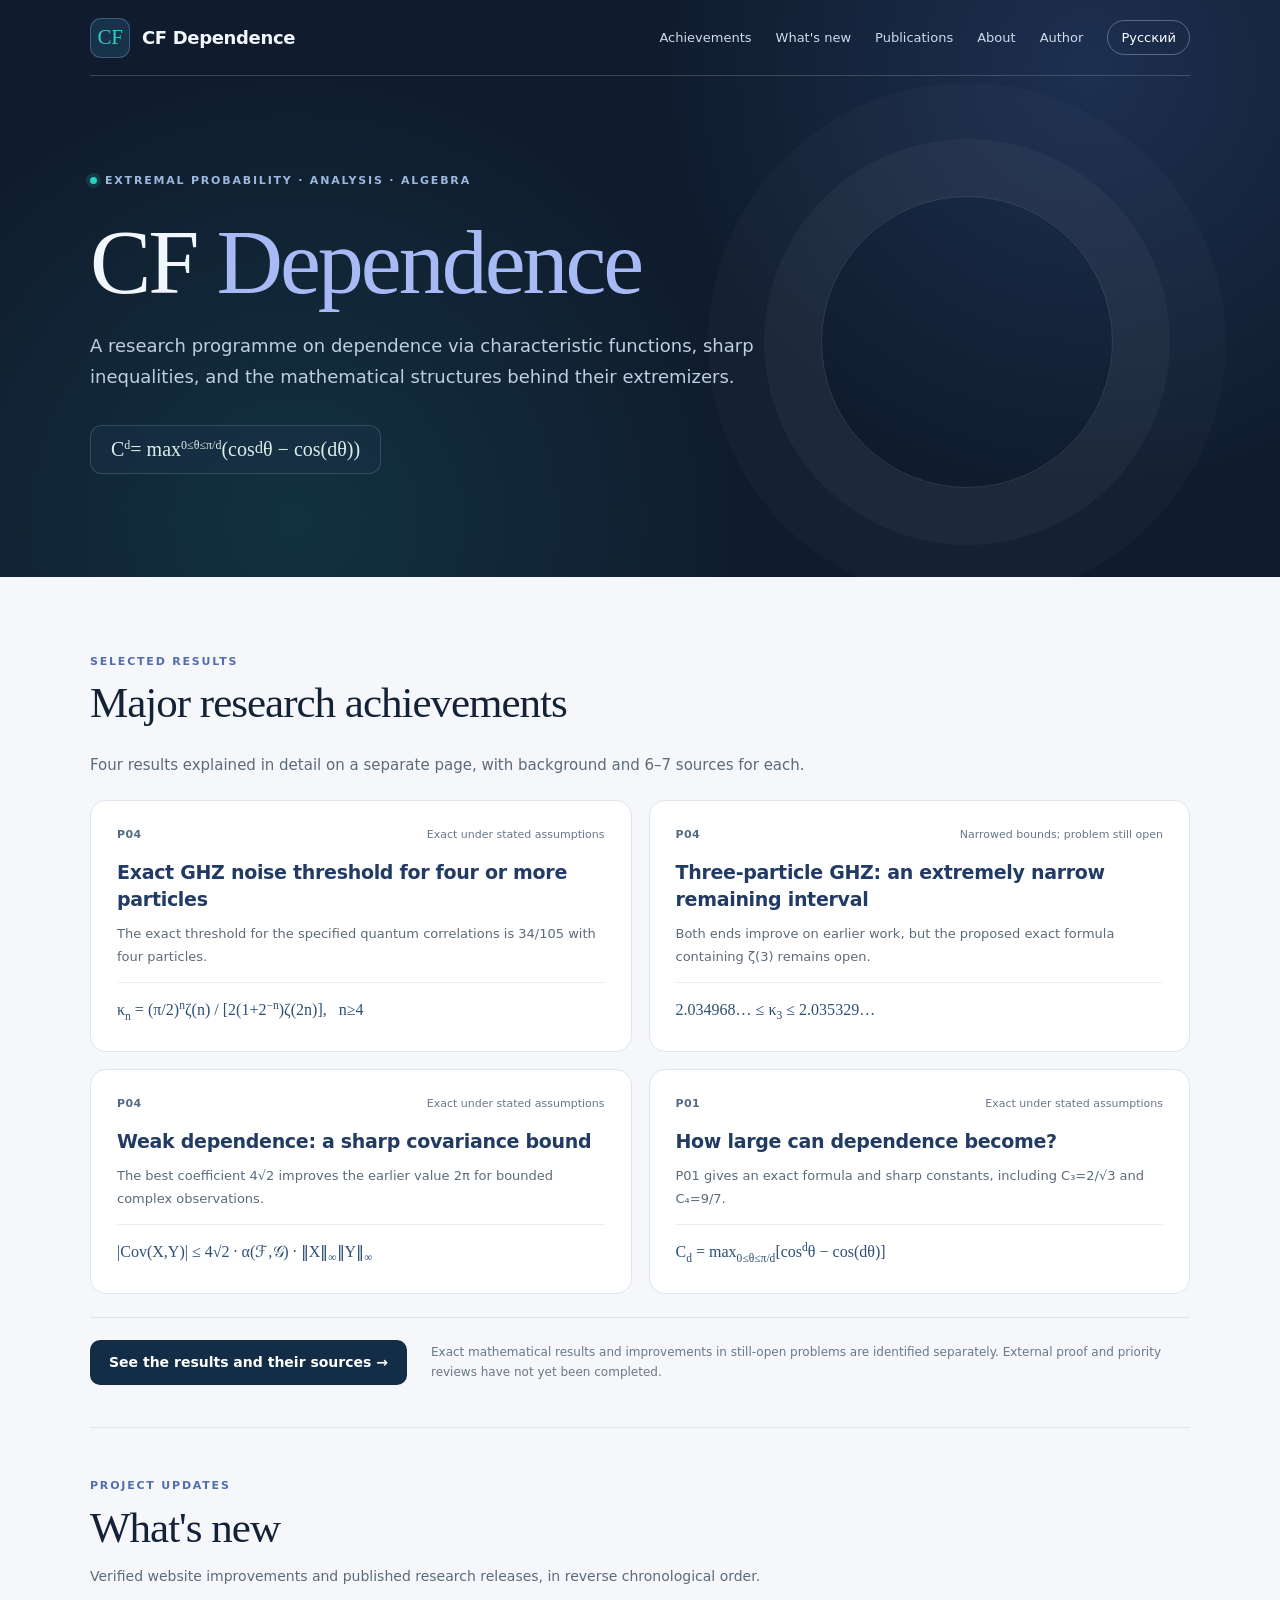
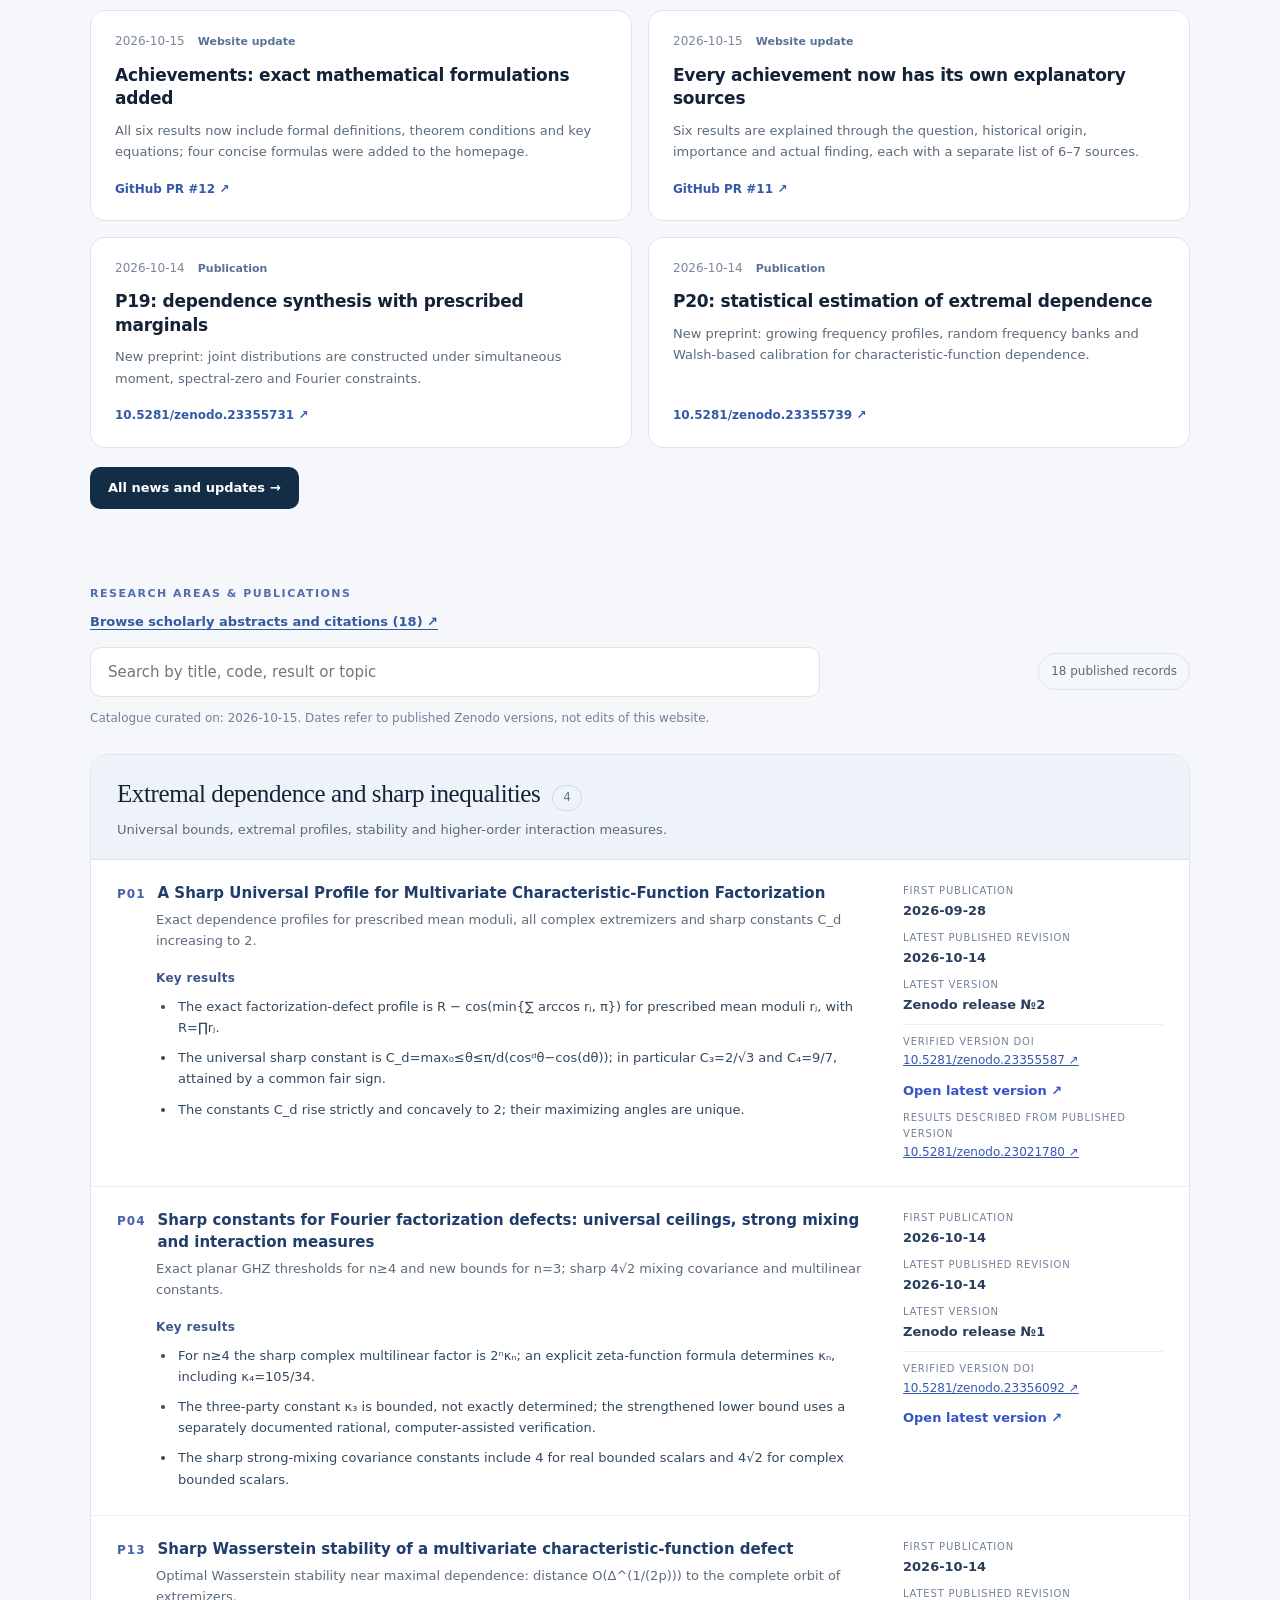
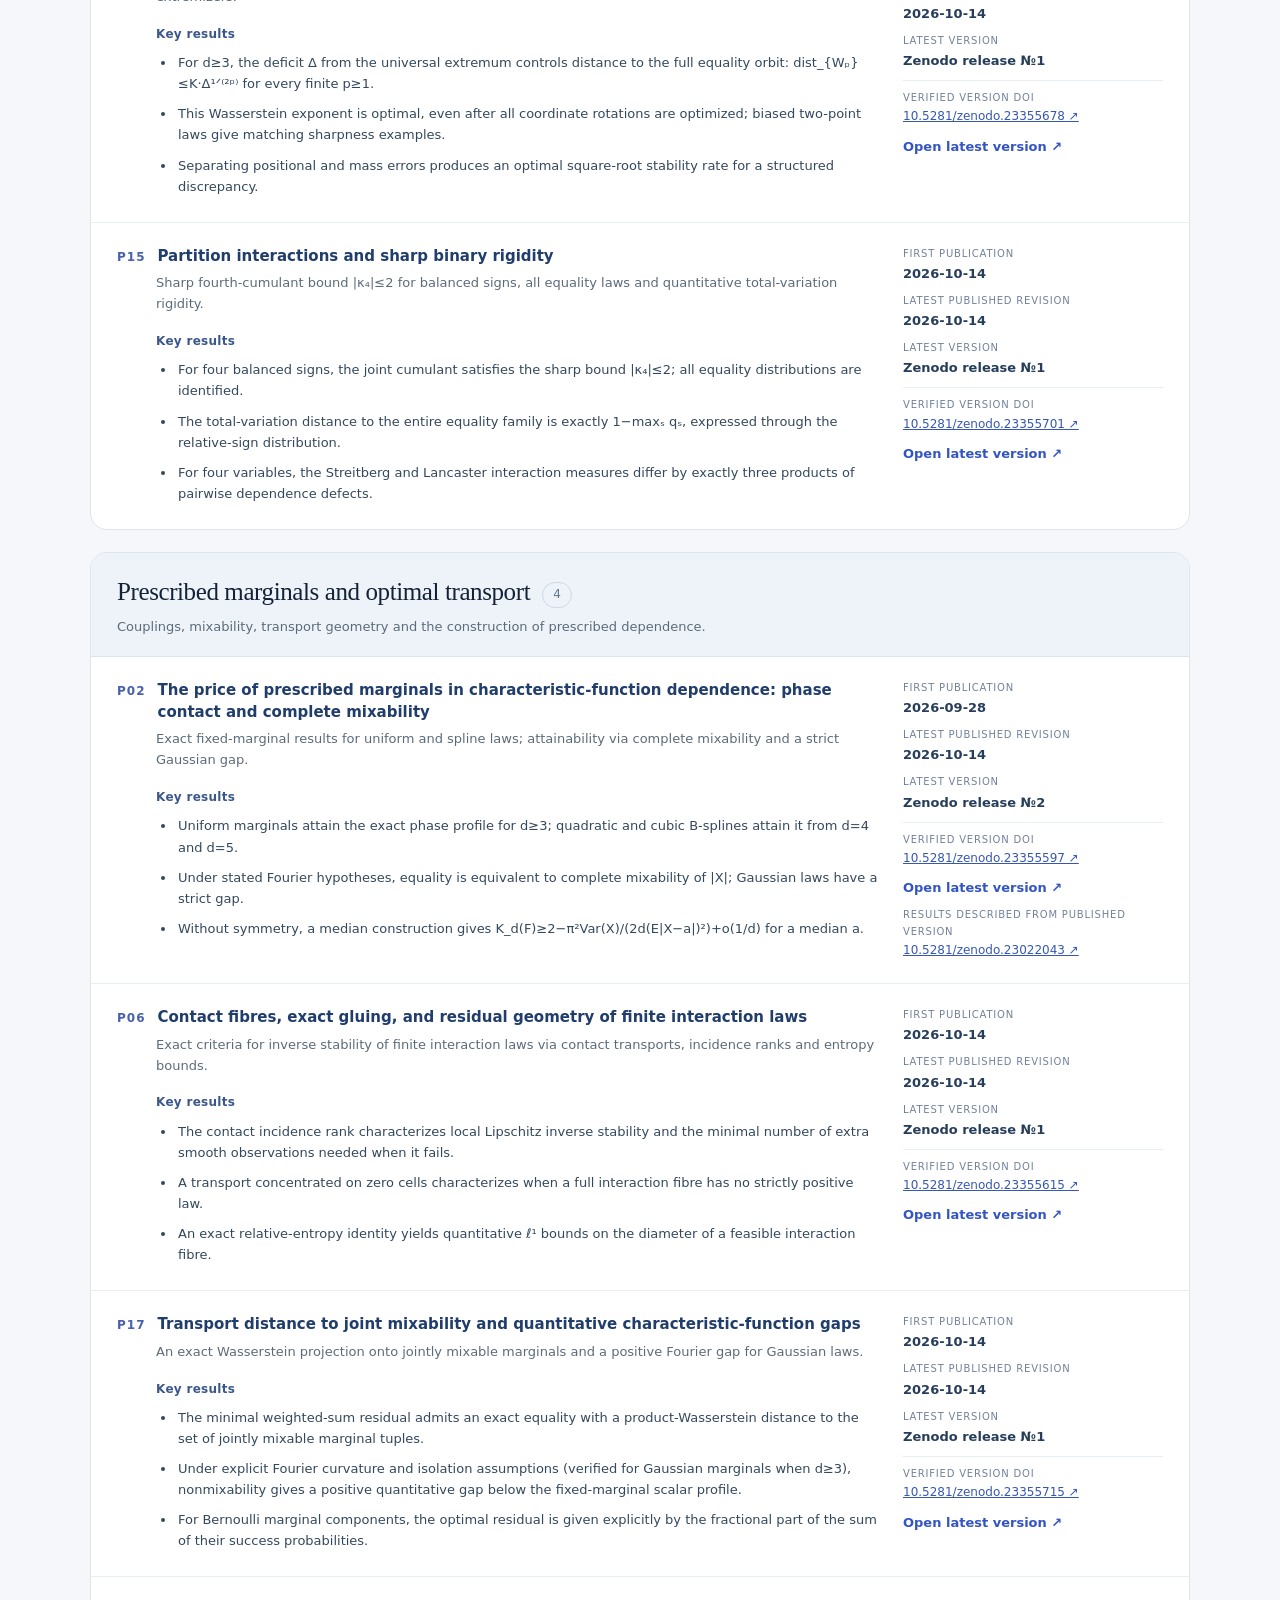
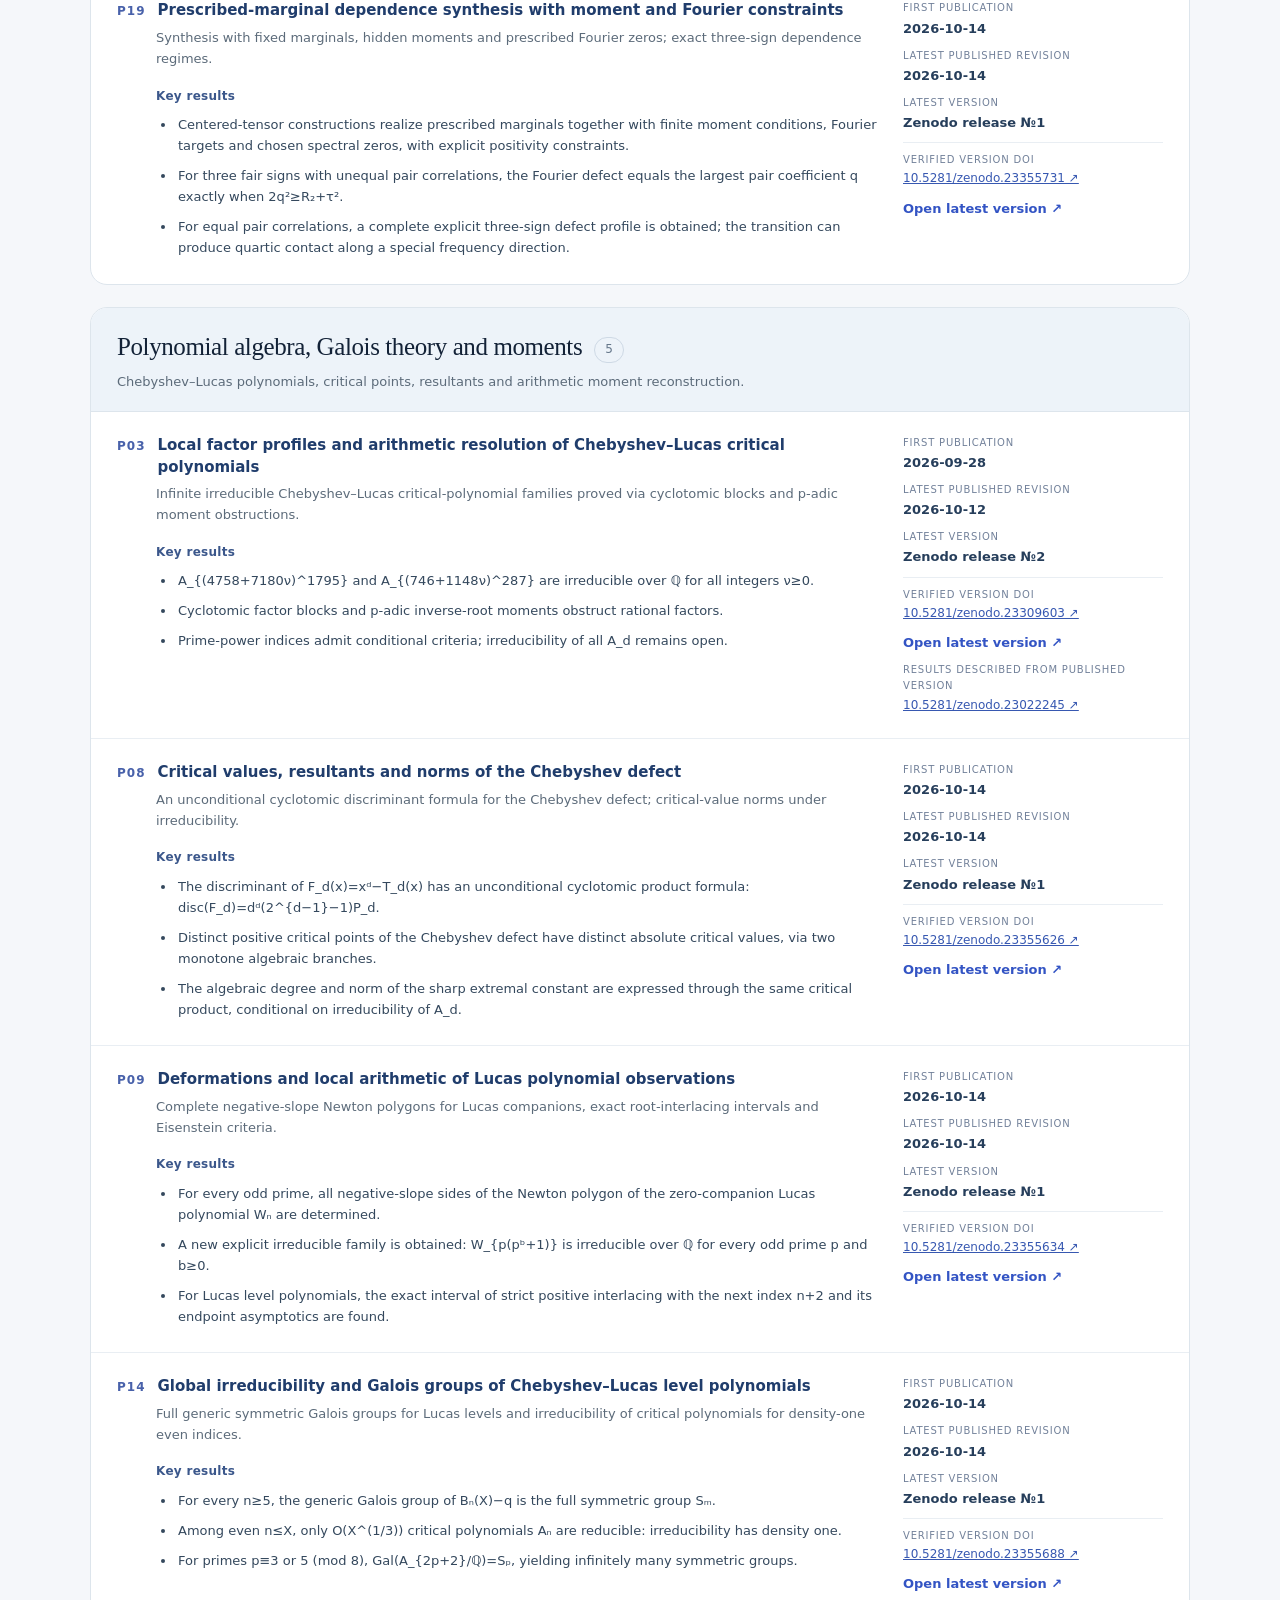
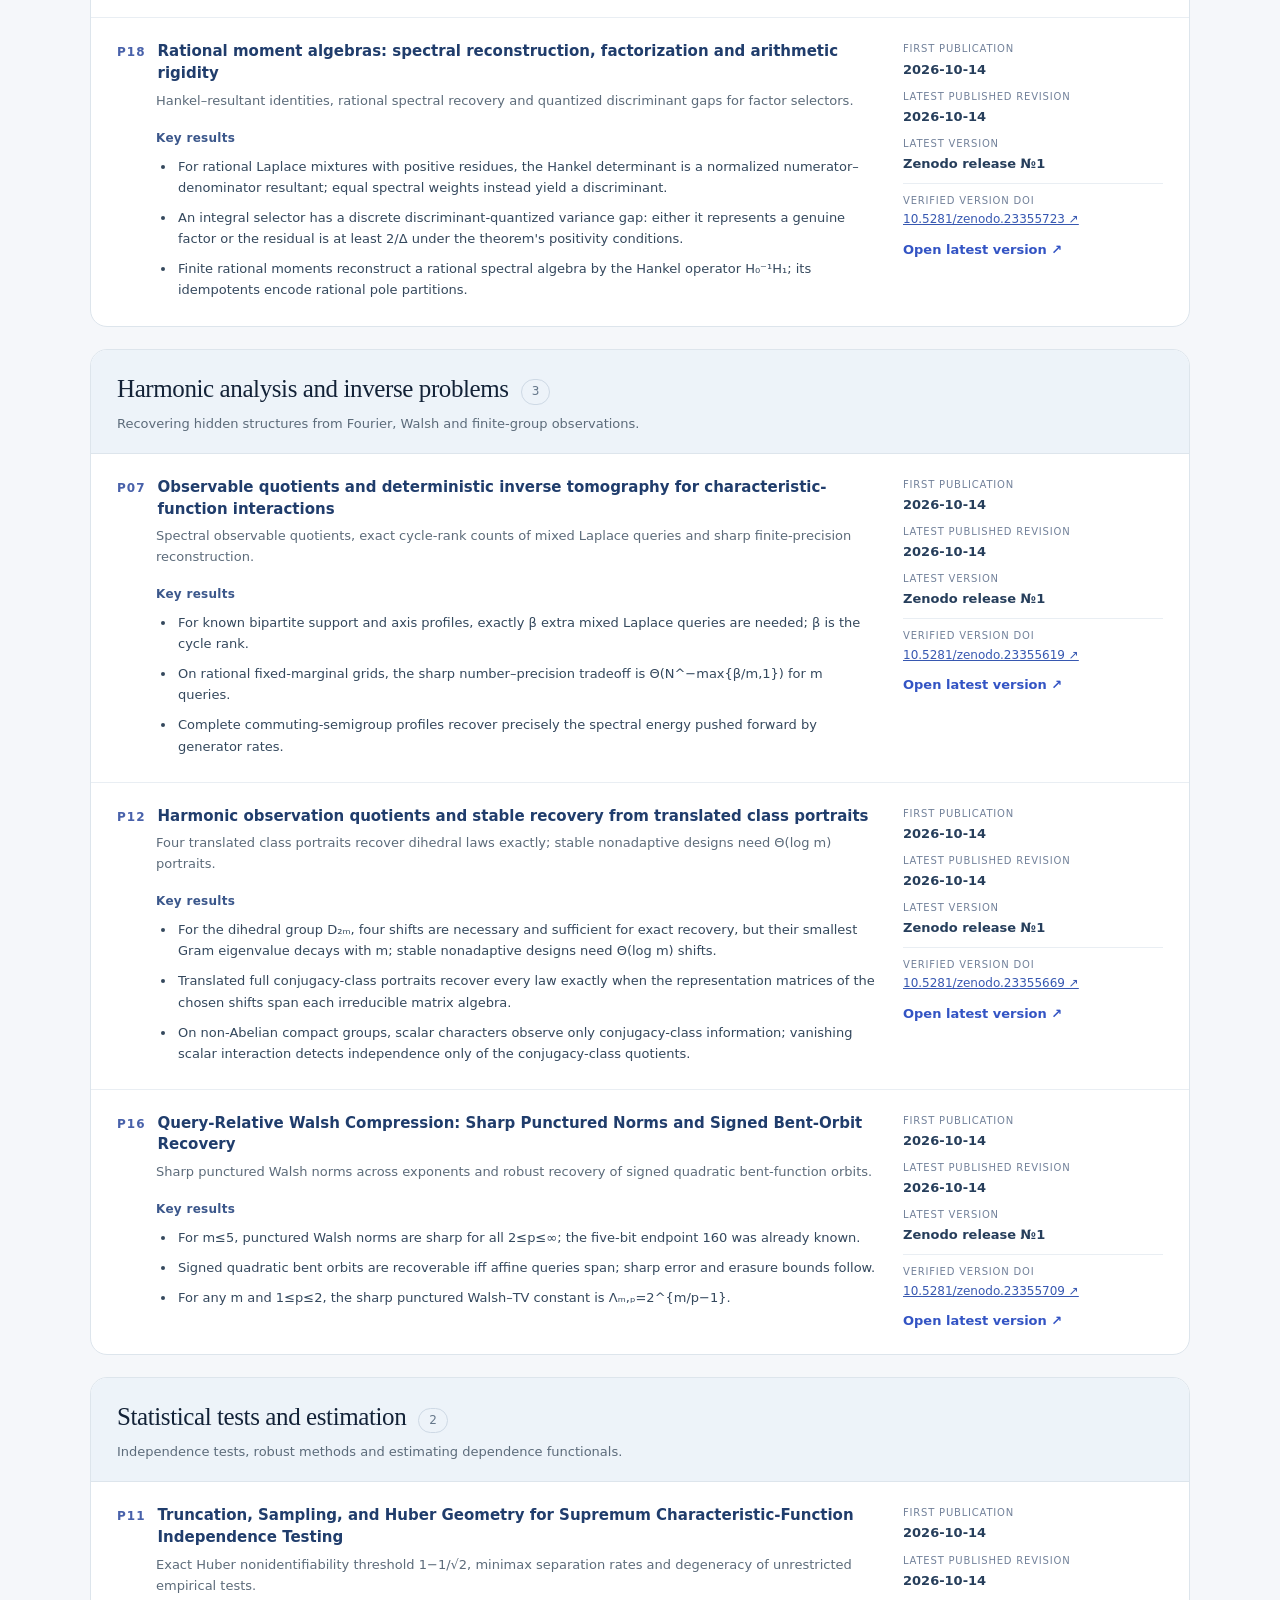
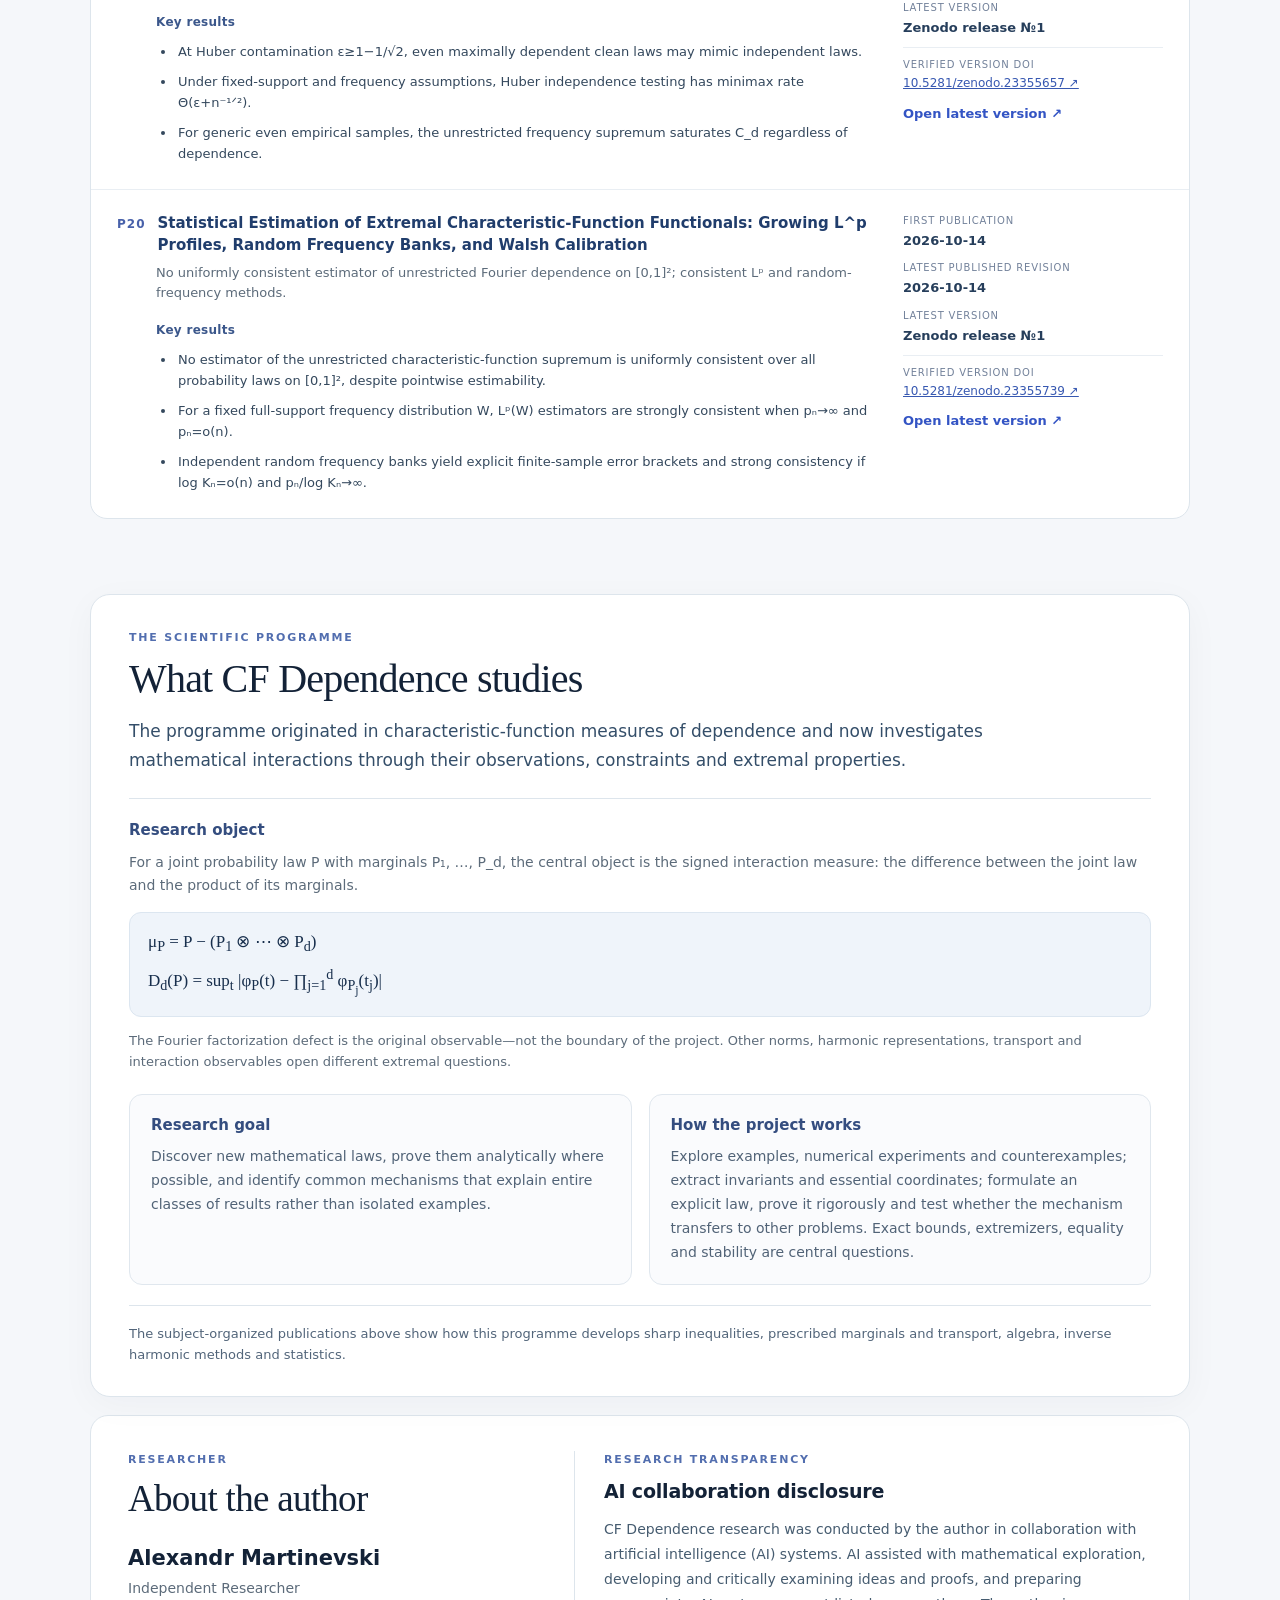
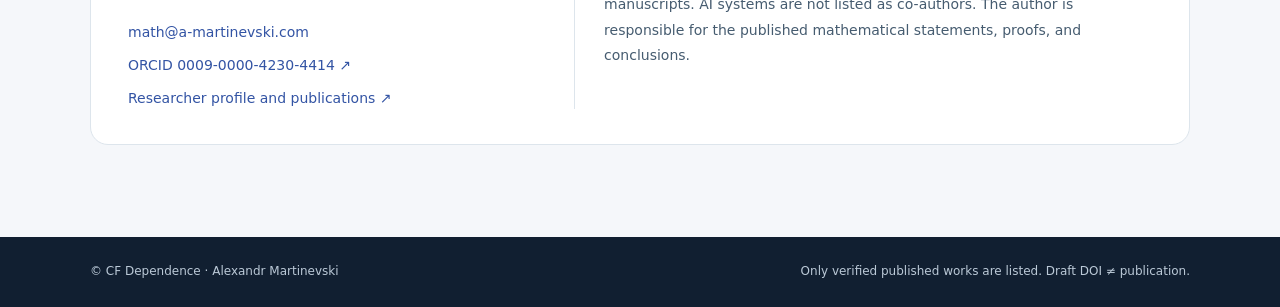
==== commit 86da782c: "Use reader-facing scientific content links in news instead of GitHub development PRs" ====
--- a/website/index.html
+++ b/website/index.html
@@ -86,13 +86,13 @@
           <div class="news-meta"><time datetime="2026-10-15">2026-10-15</time><span class="news-type" data-i18n="siteUpdateKind">Website update</span></div>
           <h3 data-i18n="staticUpdateMathTitle">Detailed mathematical formulations added</h3>
           <p data-i18n="staticUpdateMathText">Definitions, hypotheses and precise formulas were added to all six achievements, and four concise formulas now appear on the homepage.</p>
-          <a class="news-source" href="https://github.com/alexmartinevski/CF-Dependence-Public/pull/12" target="_blank" rel="noopener noreferrer">GitHub PR #12 ↗</a>
+          <a class="news-source" href="achievements.html?lang=en#ghz-exact" data-news-source="achievements.html#ghz-exact" data-i18n="newsFormulasLink">View the formulas ↗</a>
         </article>
         <article class="news-item">
           <div class="news-meta"><time datetime="2026-10-15">2026-10-15</time><span class="news-type" data-i18n="siteUpdateKind">Website update</span></div>
           <h3 data-i18n="staticUpdateSourcesTitle">Results explained with separate references</h3>
           <p data-i18n="staticUpdateSourcesText">Each achievement now explains its problem, history, importance and mathematical result, with 6–7 sources specific to that result.</p>
-          <a class="news-source" href="https://github.com/alexmartinevski/CF-Dependence-Public/pull/11" target="_blank" rel="noopener noreferrer">GitHub PR #11 ↗</a>
+          <a class="news-source" href="achievements.html?lang=en" data-news-source="achievements.html" data-i18n="newsAchievementsLink">Explore research achievements ↗</a>
         </article>
         <article class="news-item">
           <div class="news-meta"><time datetime="2026-10-14">2026-10-14</time><span class="news-type" data-i18n="publicationUpdateKind">Publication</span></div>
--- a/website/assets/site.css
+++ b/website/assets/site.css
@@ -340,3 +340,60 @@
 .project-catalogue>.catalogue-controls{margin-top:13px}
 /* Allow #programme legacy links to land on its relocated About section. */
 .project-science-section{position:relative}
+
+
+/* Static scholarly abstracts and persistent ORCID author identity.
+   The scholarly pages need no JS to expose their bibliographic content. */
+.scholar-directory-link{margin:0 0 15px;font-size:13px}
+.scholar-directory-link a{color:#345aa1;font-weight:700;text-decoration:underline;text-underline-offset:3px}
+.scholar-top{background:#152a42;color:#f5f8fe;border-bottom:1px solid #36516d}
+.scholar-nav{display:flex;align-items:center;justify-content:space-between;gap:22px;min-height:74px}
+.scholar-nav nav{display:flex;align-items:center;gap:15px;flex-wrap:wrap}
+.scholar-top a{color:#eef5ff;text-decoration:none;font-size:13px}
+.scholar-top a:hover{text-decoration:underline}
+.scholar-brand{font:700 17px Georgia,"Times New Roman",serif!important}
+.scholar-layout{max-width:970px;padding-top:49px;padding-bottom:84px}
+.scholar-layout article{max-width:920px}
+.scholar-title{font-family:Georgia,"Times New Roman",serif;font-size:clamp(30px,3.3vw,46px);line-height:1.19;letter-spacing:-.65px;margin:10px 0 13px}
+.scholar-author{font-size:19px;line-height:1.5;margin:8px 0}
+.scholar-author a,.scholar-date a{font-size:13px;color:#4166a6}
+.scholar-date{font-size:14px;line-height:1.65;color:var(--muted);margin:12px 0 28px}
+.scholar-layout section{margin-top:29px}
+.scholar-layout section h2{font-family:Georgia,"Times New Roman",serif;font-size:26px;line-height:1.3;margin:0 0 18px}
+.scholar-abstract{font-size:16px;line-height:1.79;color:var(--ink)}
+.scholar-abstract p{margin:0 0 17px}
+.scholar-abstract .math{font-family:Georgia,"Times New Roman",serif;color:#1e3e6f;overflow-wrap:anywhere}
+.scholar-keyword-list{list-style:none;margin:0;padding:0;display:flex;gap:9px;flex-wrap:wrap}
+.scholar-keyword-list li{background:#edf3fa;border:1px solid #d7e4f3;border-radius:99px;padding:7px 13px;font-size:12px;color:#294b72}
+.scholar-results ol,.scholar-author-works{padding-left:23px;line-height:1.75}
+.scholar-results li,.scholar-author-works li{padding:3px 0}
+.scholar-cite{border-top:1px solid var(--line);padding-top:25px}
+.scholar-cite p{line-height:1.65}
+.scholar-bibtex{white-space:pre-wrap;overflow-wrap:anywhere;background:#eff3f8;border-radius:11px;padding:17px;font-size:12px;line-height:1.6}
+.scholar-caution,.scholar-page-note{font-size:12px;color:var(--muted);line-height:1.7;margin-top:30px}
+.scholar-footer{border-top:1px solid var(--line);padding:20px 0;color:var(--muted)}
+.scholar-footer .wrap{display:flex;gap:15px;justify-content:space-between;font-size:12px}
+.scholar-footer a{color:#4166a6}
+.scholar-lead{font-size:16px;line-height:1.7;color:var(--muted);max-width:780px}
+.scholar-papers-list{padding-left:0;list-style:none;display:grid;gap:0;margin:30px 0}
+.scholar-list-item{border-bottom:1px solid var(--line);padding:19px 0}
+.scholar-list-item>a{font-size:17px;font-weight:650;text-decoration:none;color:#244b87}
+.scholar-list-item>a:hover{text-decoration:underline}
+.scholar-list-item .code{font-size:12px;color:#506078;display:inline-block;width:37px}
+.scholar-list-item p{margin:9px 0 0;color:var(--muted);font-size:13px;line-height:1.65}
+.scholar-list-meta{font-size:12px;color:var(--muted);line-height:1.5;margin:7px 0 0;padding-left:40px}
+.scholar-list-meta a{color:#4166a6}
+@media(max-width:780px){
+ .scholar-nav{padding-top:12px;padding-bottom:12px;align-items:flex-start;flex-direction:column}
+ .scholar-nav nav{gap:12px}
+ .scholar-layout{padding-top:31px;padding-bottom:55px}
+ .scholar-author{font-size:17px}
+ .scholar-title{font-size:30px}
+ .scholar-abstract{font-size:15px}
+ .scholar-footer .wrap{flex-direction:column}
+}
+
+/* Native, server-rendered MathML in scientific abstracts. */
+.scholar-abstract math{font-family:math,serif;vertical-align:baseline}
+.scholar-abstract .math.inline{white-space:normal}
+@media(max-width:780px){.scholar-abstract math{max-width:100%;overflow-x:auto;overflow-y:hidden}}
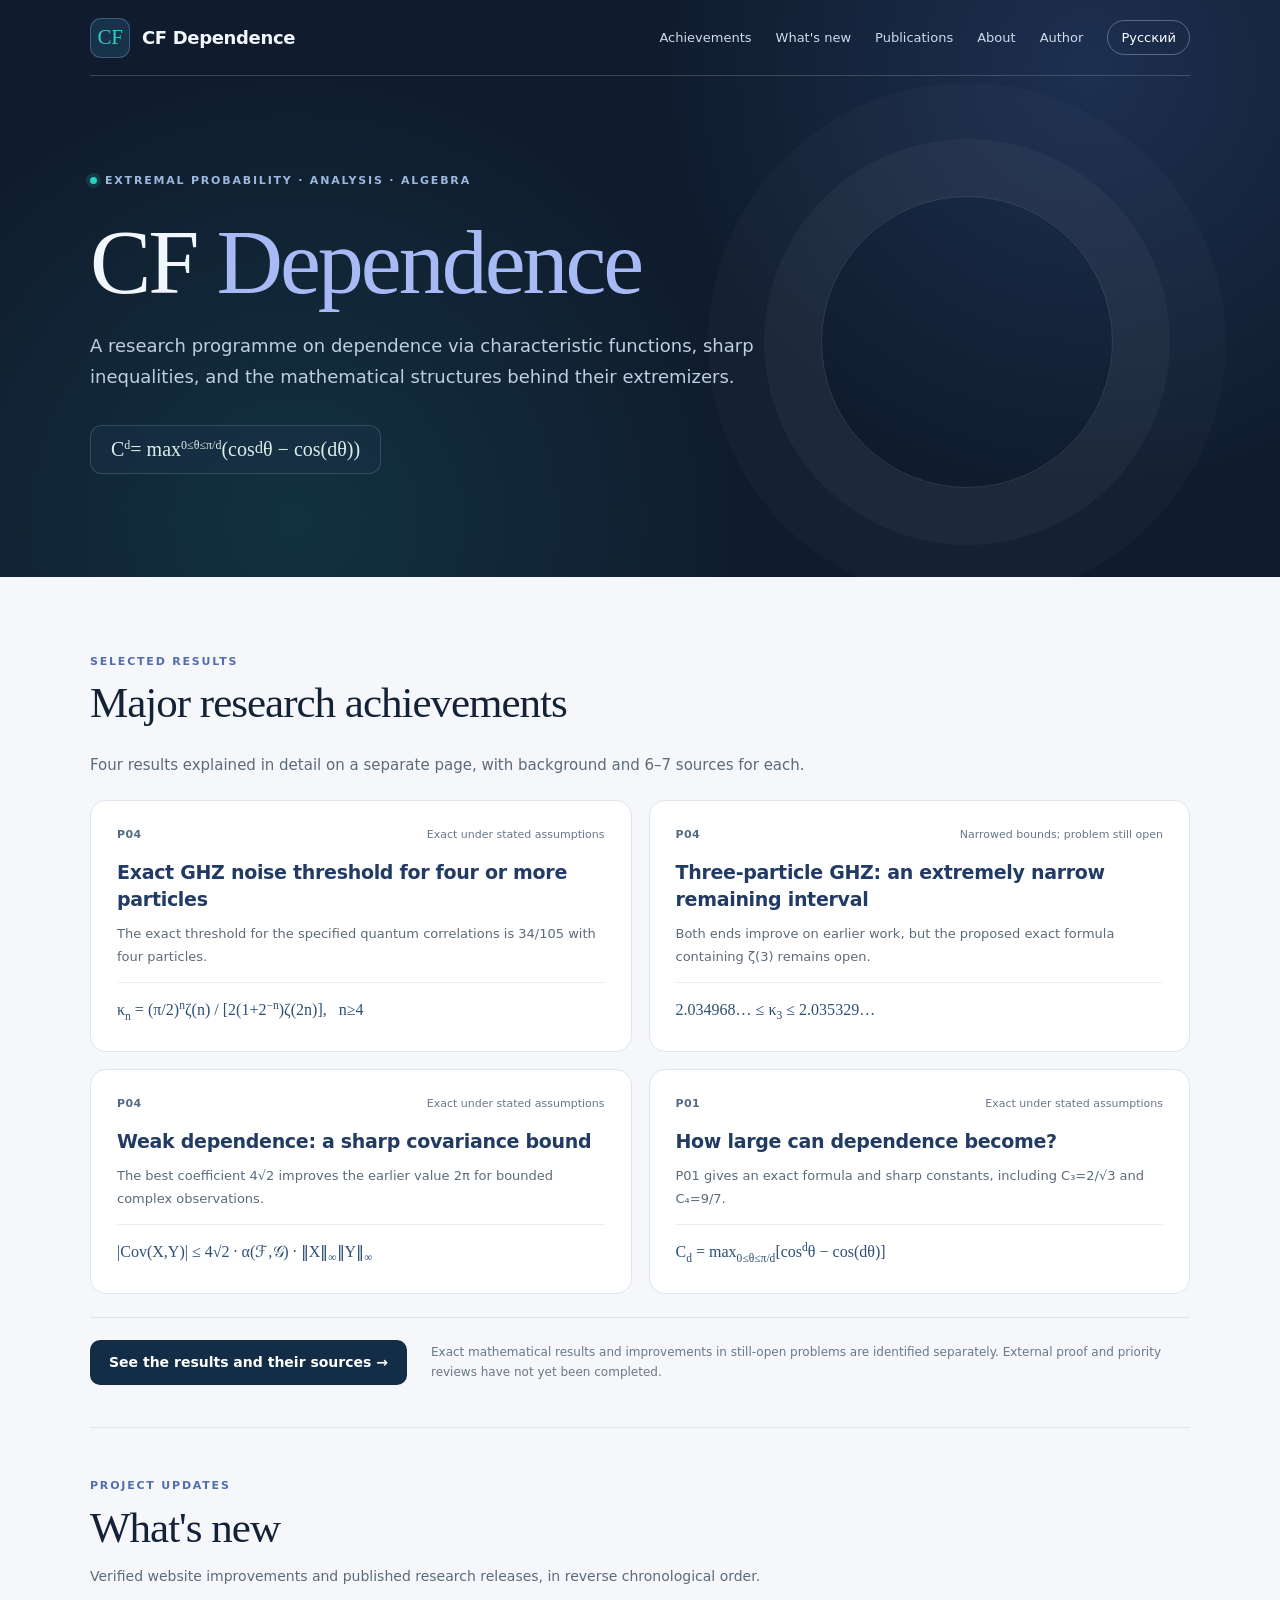
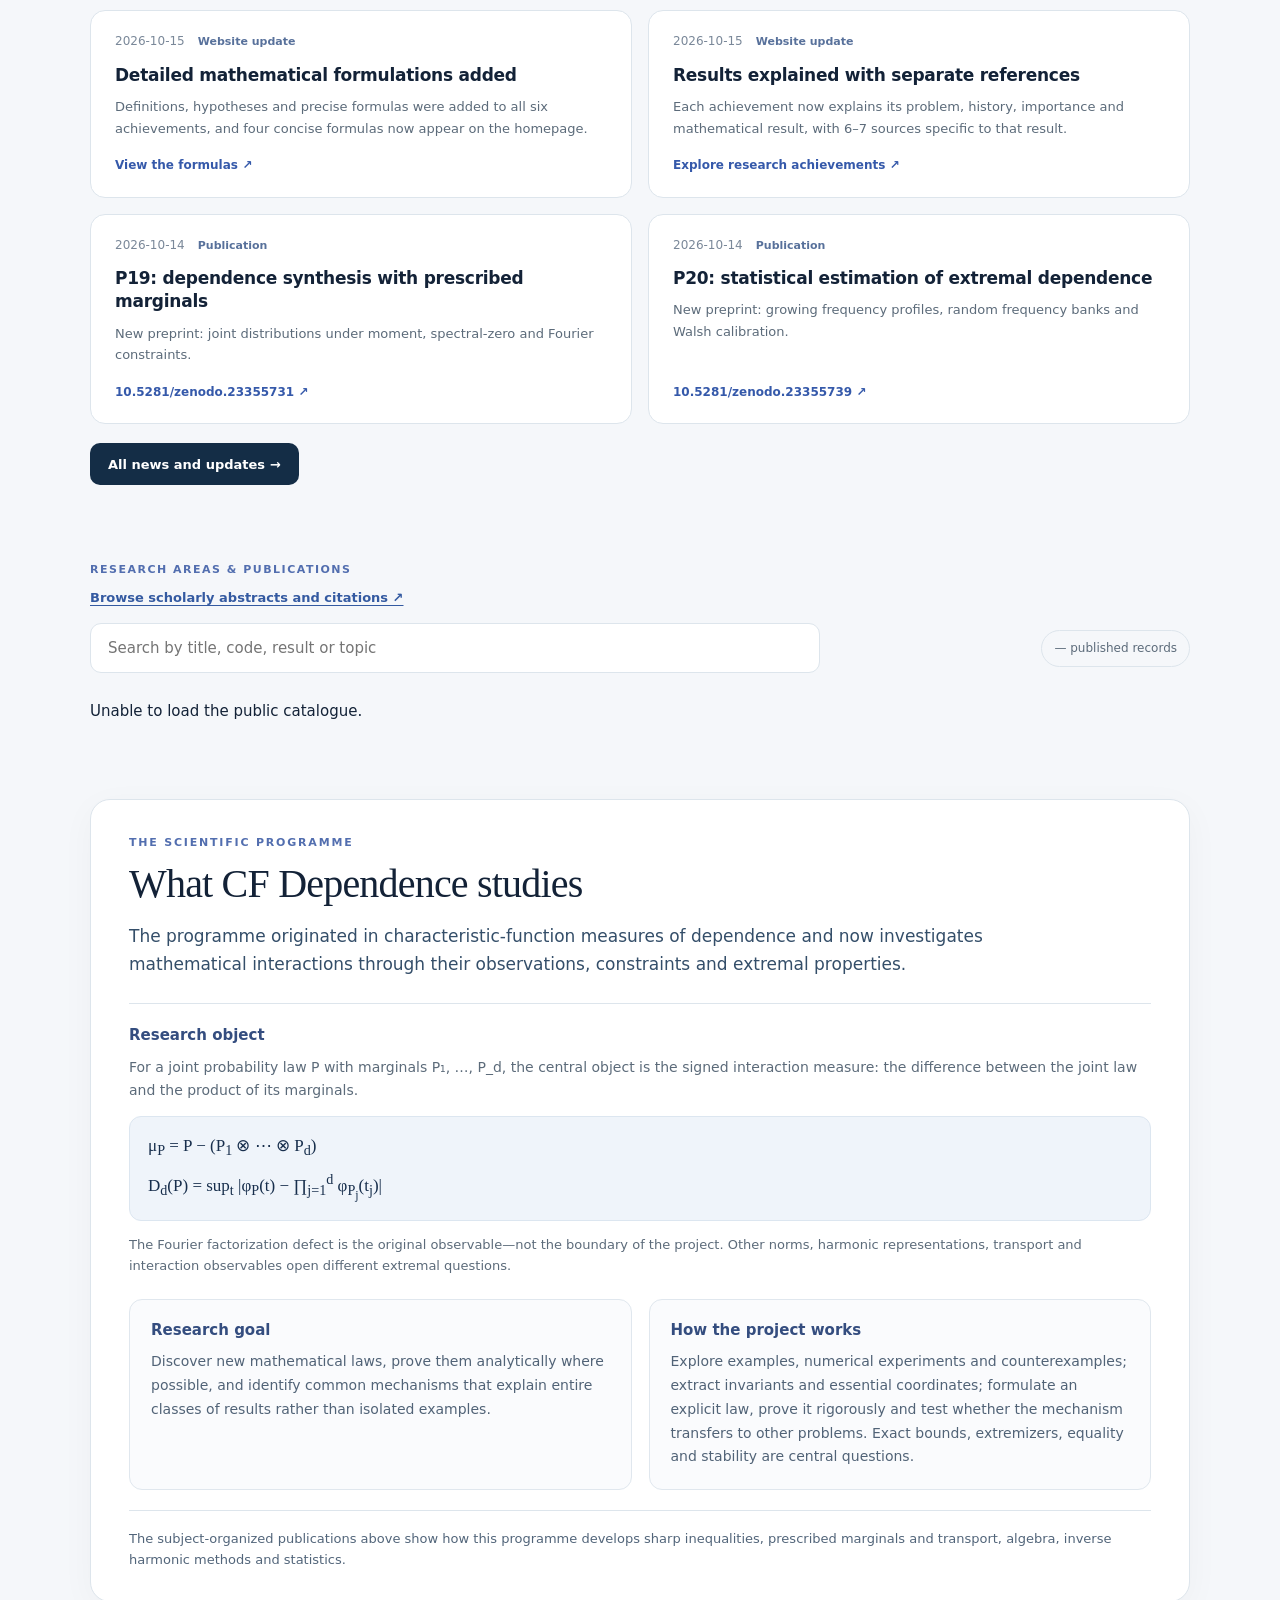
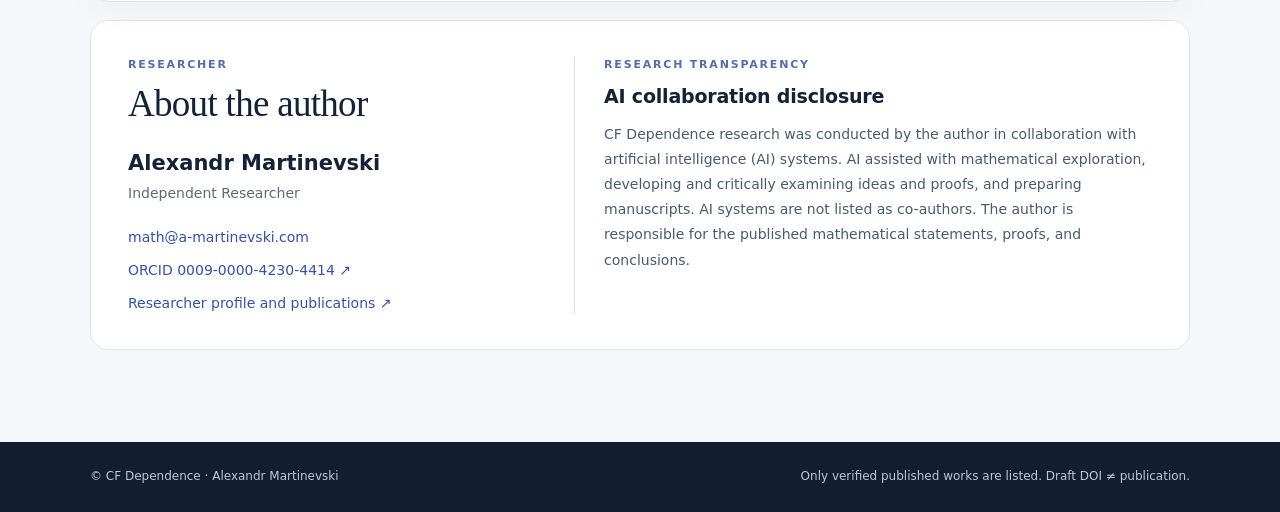
==== commit 66a3cba5: "Remove stale 18-paper static link label; keep no-JS homepage evergreen" ====
--- a/website/index.html
+++ b/website/index.html
@@ -117,7 +117,7 @@
       <div class="section-heading catalogue-heading">
         <div class="overline" data-i18n="catalogueLabel">RESEARCH AREAS &amp; PUBLICATIONS</div>
       </div>
-      <p class="scholar-directory-link"><a href="publications/index.html?lang=en" data-scholarly-index-link data-i18n="scholarlyIndexLink">Browse scholarly abstracts and citations (18) ↗</a></p>
+      <p class="scholar-directory-link"><a href="publications/index.html?lang=en" data-scholarly-index-link data-i18n="scholarlyIndexLink">Browse scholarly abstracts and citations ↗</a></p>
       <div class="catalogue-controls" id="catalogue-controls">
         <div class="catalogue-search">
           <label class="sr-only" for="search" data-i18n="searchLabel">Search publications</label>
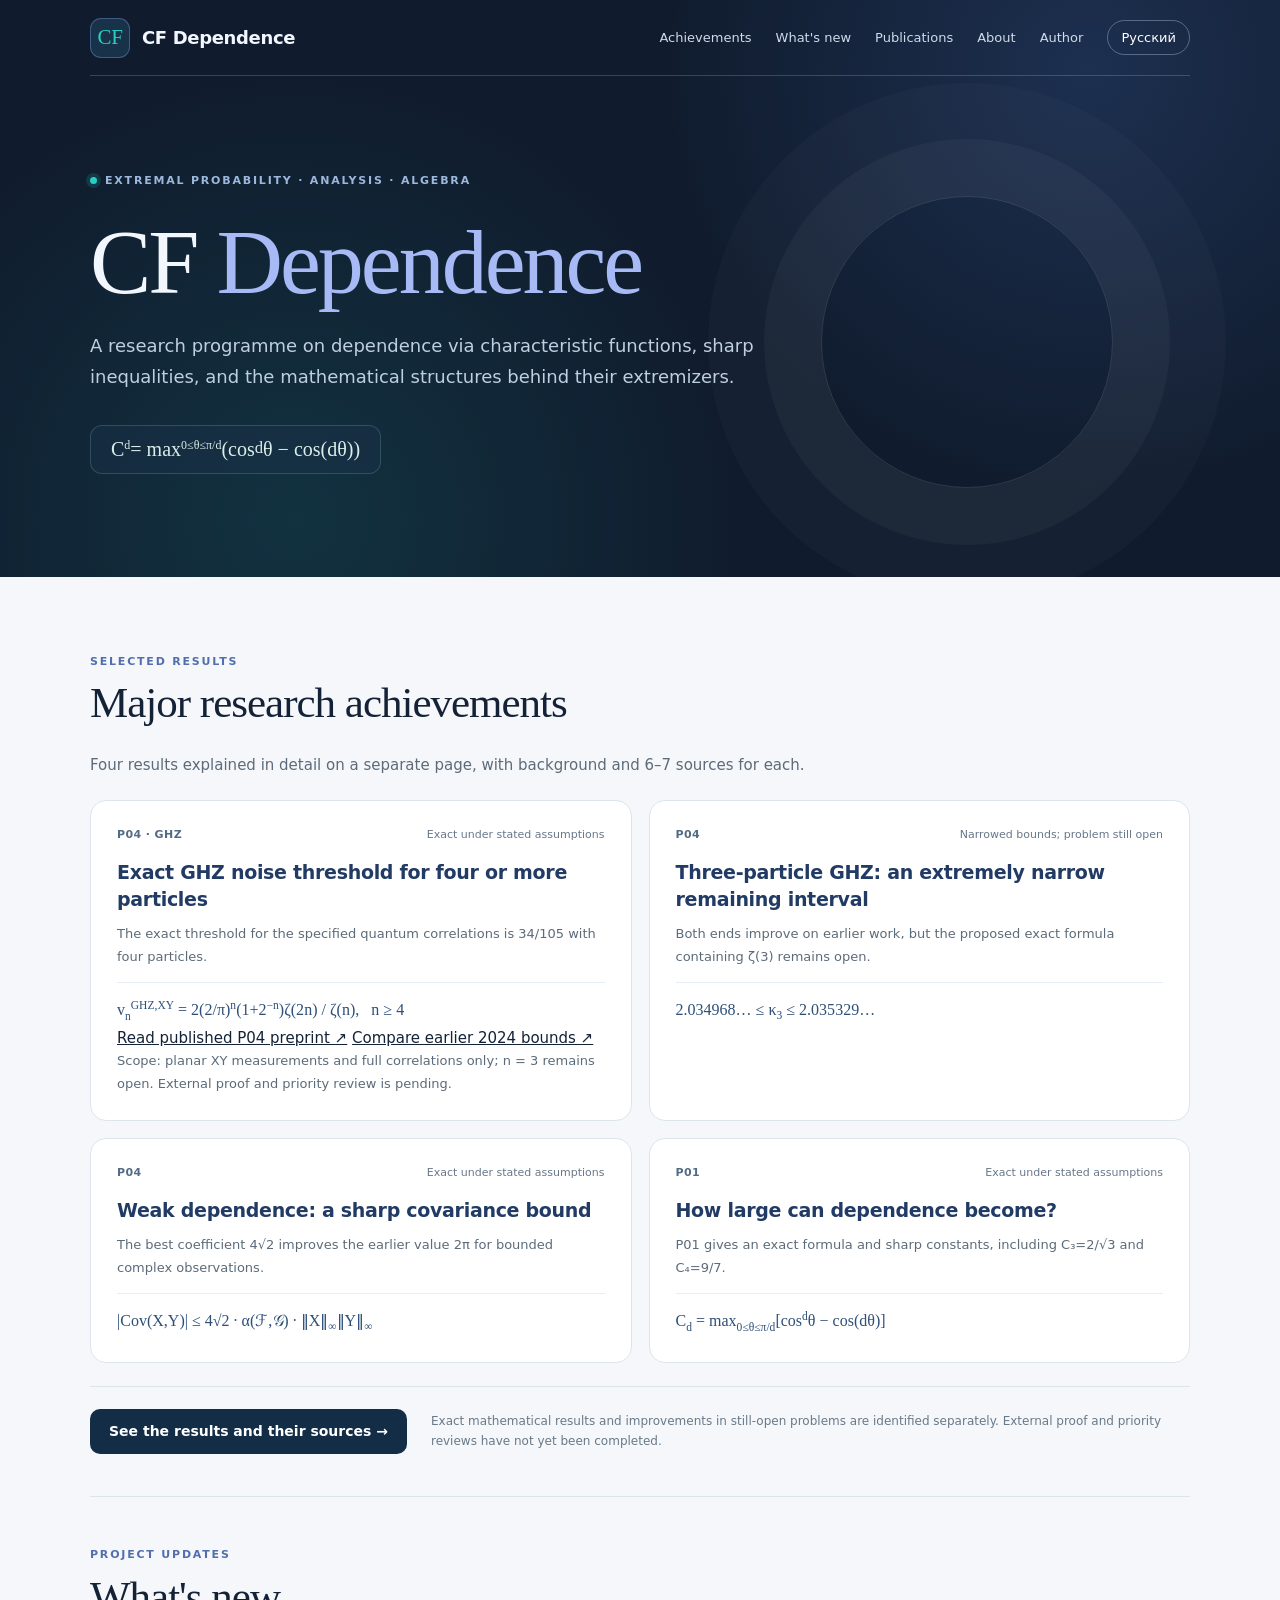
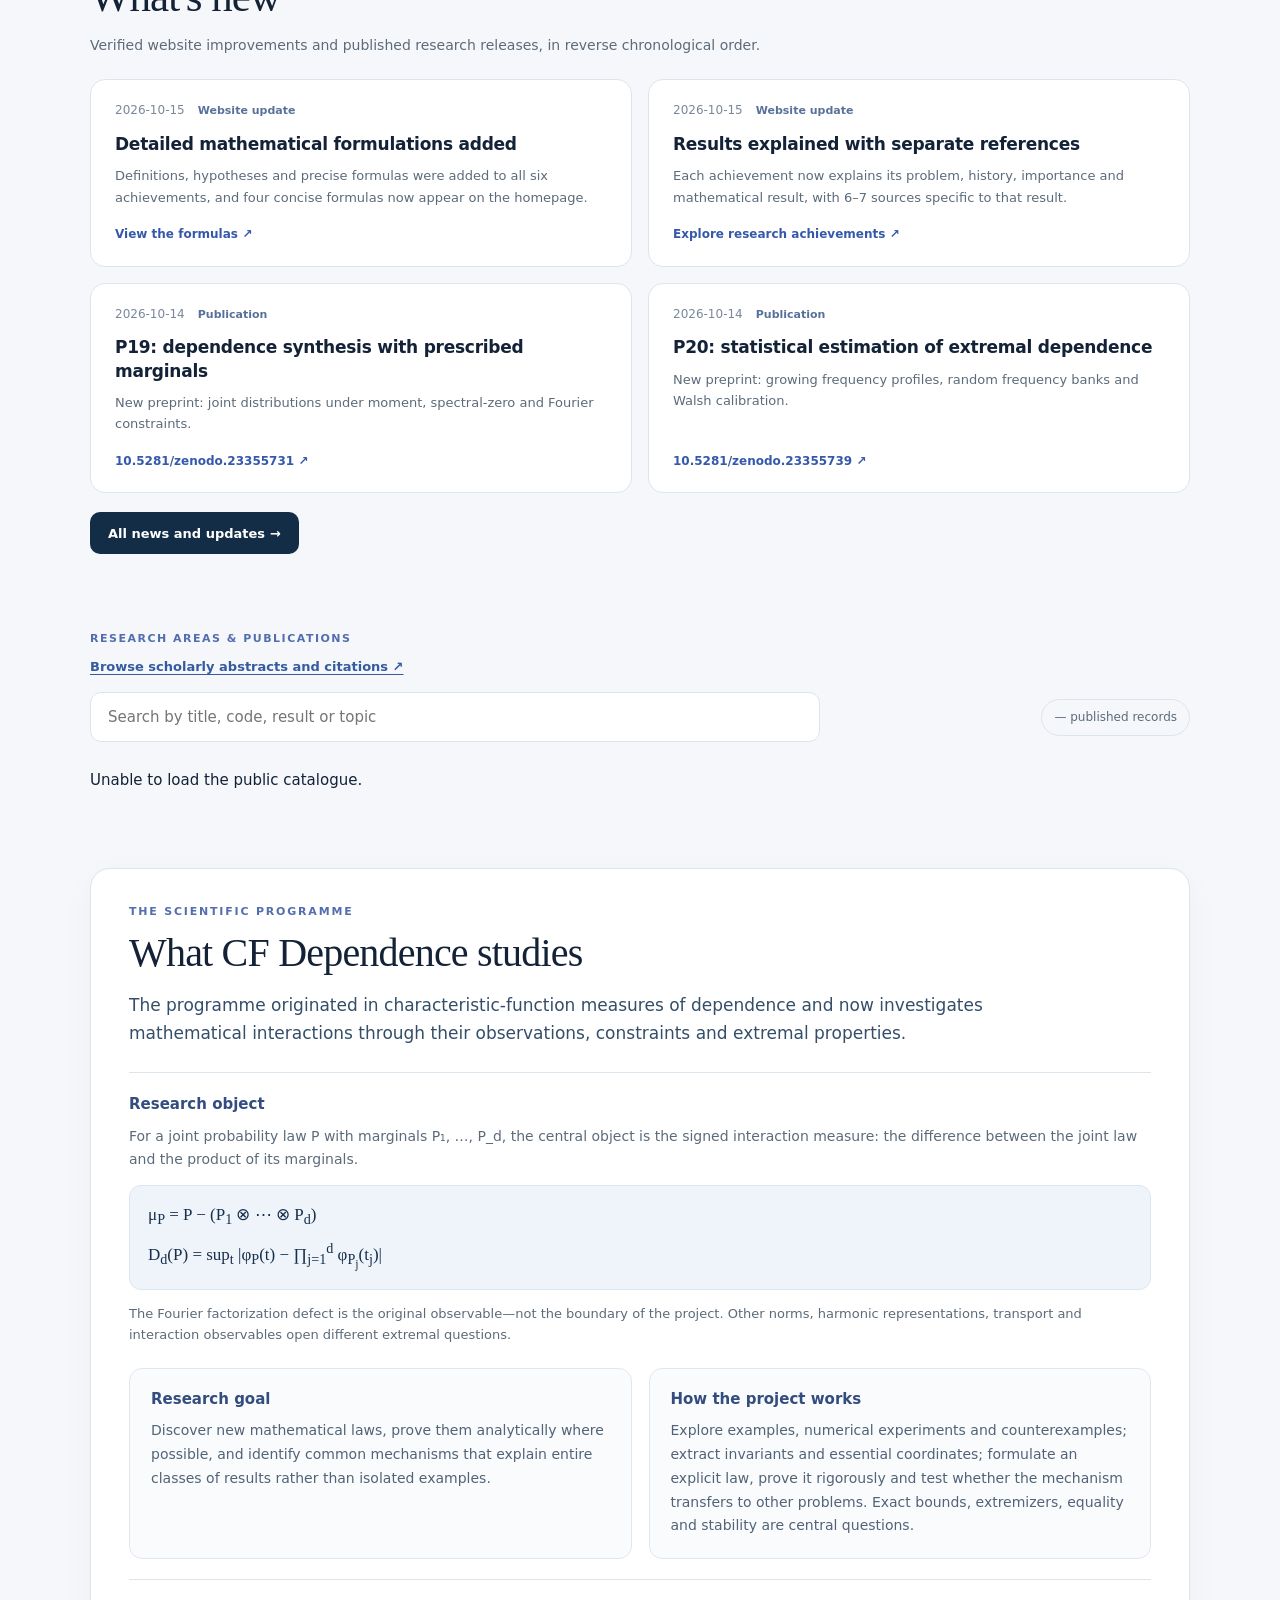
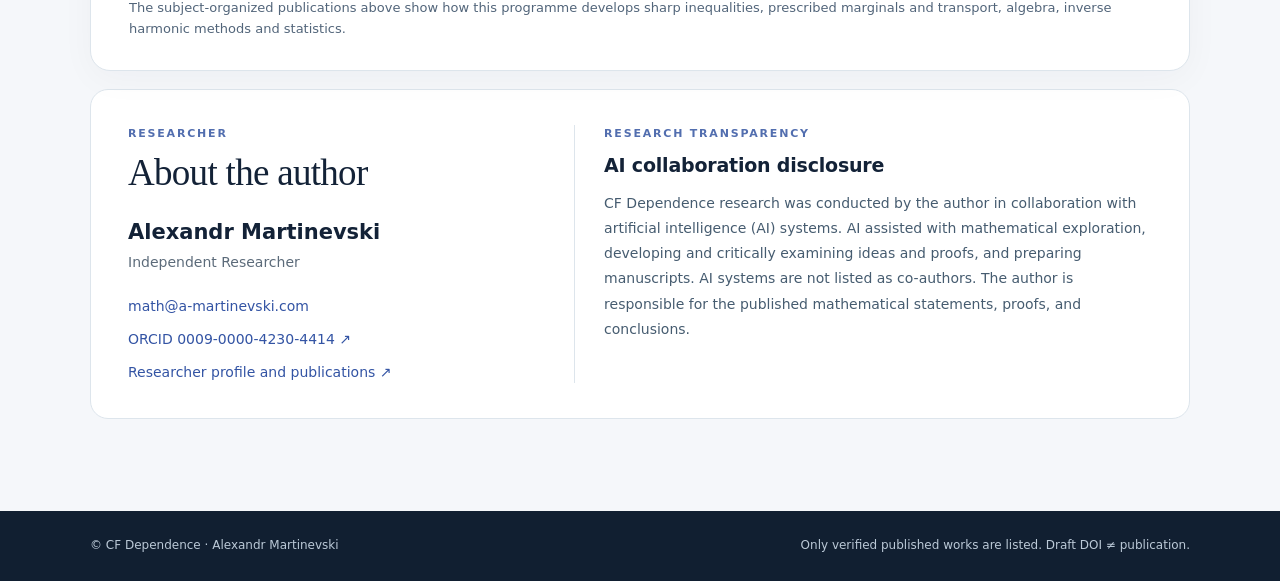
==== commit c96fc189: "Feature exact n≥4 planar GHZ solution with critical visibility and fixed DOI" ====
--- a/website/index.html
+++ b/website/index.html
@@ -41,13 +41,20 @@
       <div class="section-heading">
         <div><div class="overline" data-i18n="achievementHighlightLabel">SELECTED RESULTS</div><h2 id="achievements-preview-heading" data-i18n="achievementHighlightHeading">Major research achievements</h2></div>
       </div>
-      <p class="achievement-preview-intro" data-i18n="achievementHighlightIntro">Four results explained in detail on a separate page, with background and 6–7 sources for each.</p>
+      <p class="achievement-preview-intro" data-i18n="achievementHighlightIntro">Featured: the P04 exact planar GHZ formula for all n ≥ 4, with three further results. Mathematical scope and sources are documented separately.</p>
       <div class="achievement-preview-grid">
-        <article class="achievement-preview-item">
-          <div class="achievement-preview-meta">P04 <span data-i18n="achievementStateExact">Exact under stated assumptions</span></div>
-          <h3><a href="achievements.html?lang=en#ghz-exact" data-achievements-link data-i18n="achievementHighlight1Name">Exact GHZ noise threshold for four or more particles</a></h3>
-          <p data-i18n="achievementHighlight1Text">The exact threshold for the specified quantum correlations is 34/105 with four particles.</p>
-                  <div class="achievement-preview-formula" role="math">κ<sub>n</sub> = (π/2)<sup>n</sup>ζ(n) / [2(1+2<sup>−n</sup>)ζ(2n)], &nbsp; n≥4</div>
+        <article class="achievement-preview-item" data-featured-result="P04">
+          <div class="achievement-preview-meta">P04 · GHZ <span data-i18n="achievementStateExact">Exact under stated assumptions</span></div>
+          <h3><a href="achievements.html?lang=en#ghz-exact" data-achievements-link data-i18n="achievementHighlight1Name">Exact planar GHZ locality threshold for every n ≥ 4</a></h3>
+          <p data-i18n="achievementHighlight1Text">The P04 preprint derives a closed formula for all n ≥ 4 in the XY-plane, full-correlation GHZ scenario, allowing arbitrary finite settings—not just four particles. Earlier research gave bounds; v₄ = 34/105.</p>
+          <div class="achievement-preview-formula" role="math" aria-label="critical planar GHZ visibility formula for all n greater than or equal to four">
+            v<sub>n</sub><sup>GHZ,XY</sup> = 2(2/π)<sup>n</sup>(1+2<sup>−n</sup>)ζ(2n) / ζ(n), &nbsp; n ≥ 4
+          </div>
+          <div class="achievement-featured-links">
+            <a href="https://doi.org/10.5281/zenodo.23356092" target="_blank" rel="noopener noreferrer" data-i18n="achievementGhzExactReadPaper">Read published P04 preprint ↗</a>
+            <a href="https://doi.org/10.1103/PhysRevA.109.022205" target="_blank" rel="noopener noreferrer" data-i18n="achievementGhzExactPrior2024">Compare earlier 2024 bounds ↗</a>
+          </div>
+          <p class="achievement-featured-caveat" data-i18n="achievementGhzExactCaveat">Scope: planar XY measurements and full correlations only; n = 3 remains open. External proof and priority review is pending.</p>
         </article>
         <article class="achievement-preview-item">
           <div class="achievement-preview-meta">P04 <span data-i18n="achievementStatePartial">Narrowed bounds; problem still open</span></div>
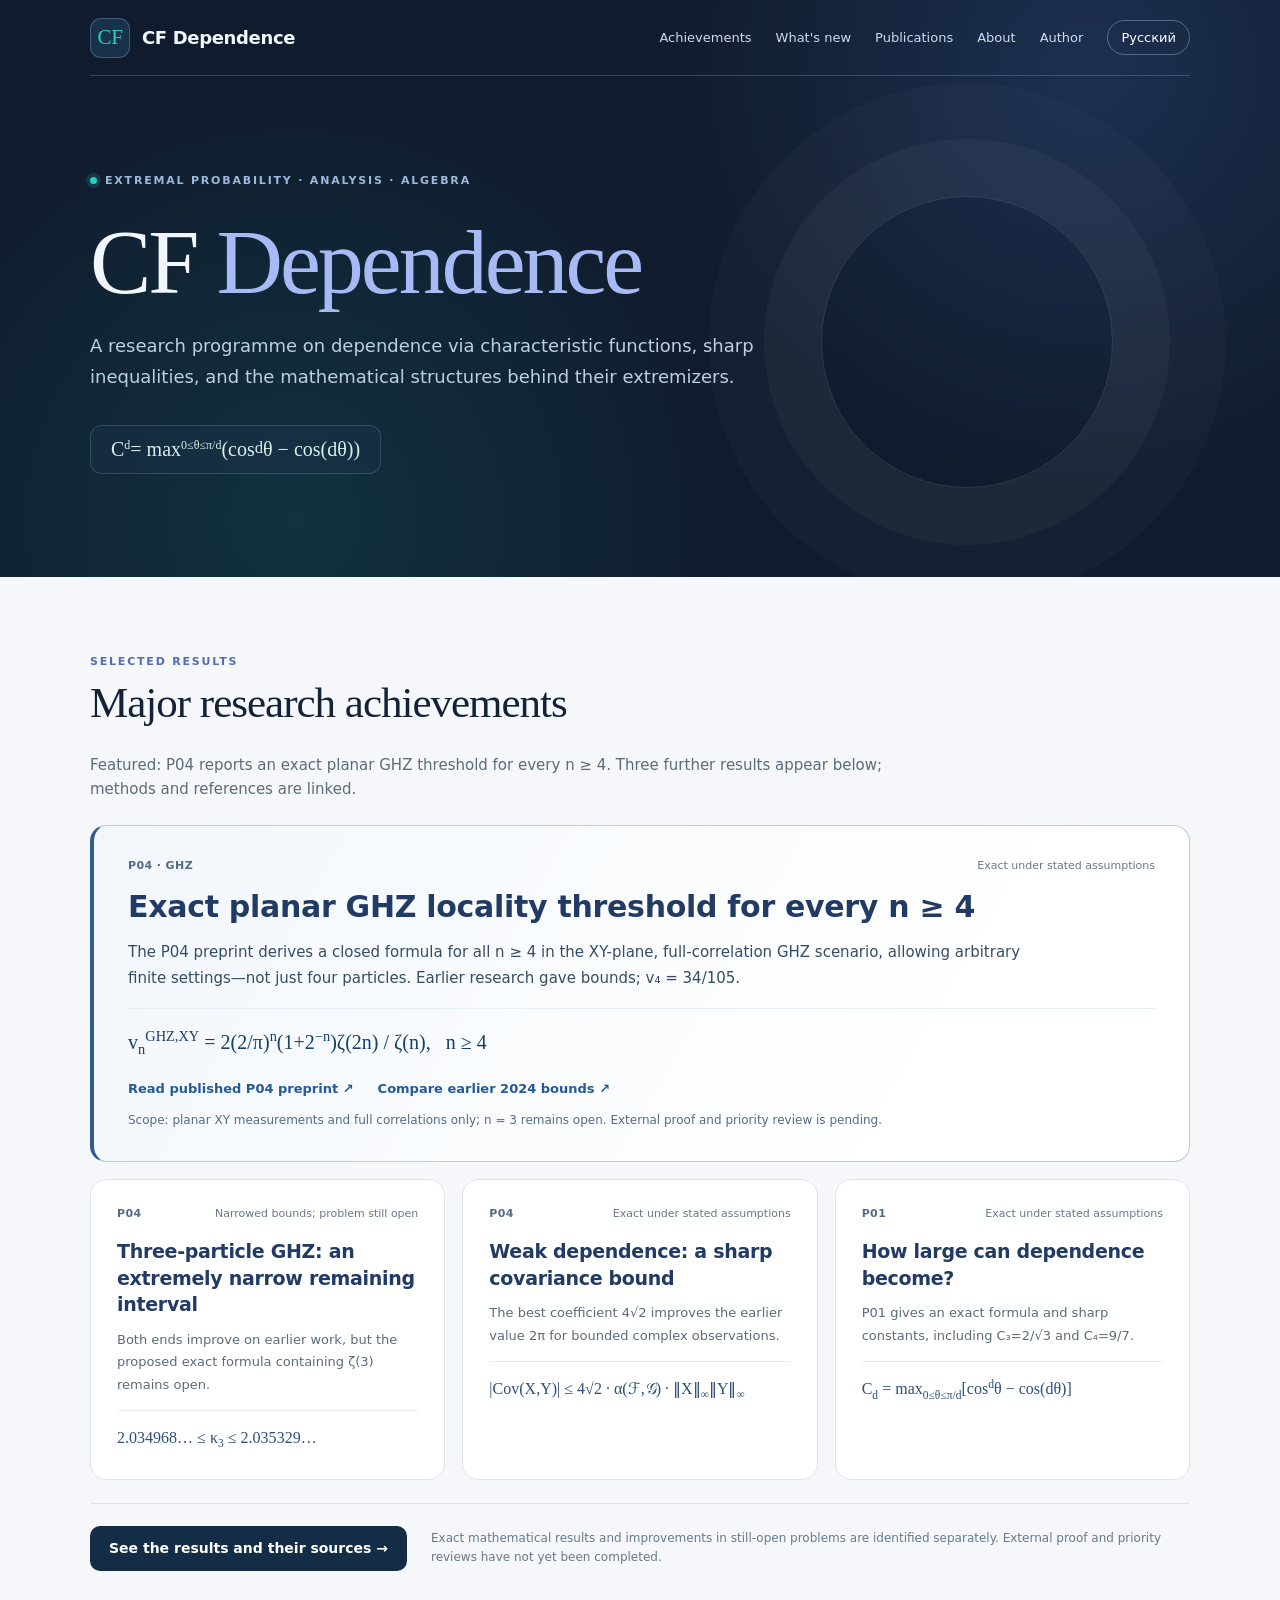
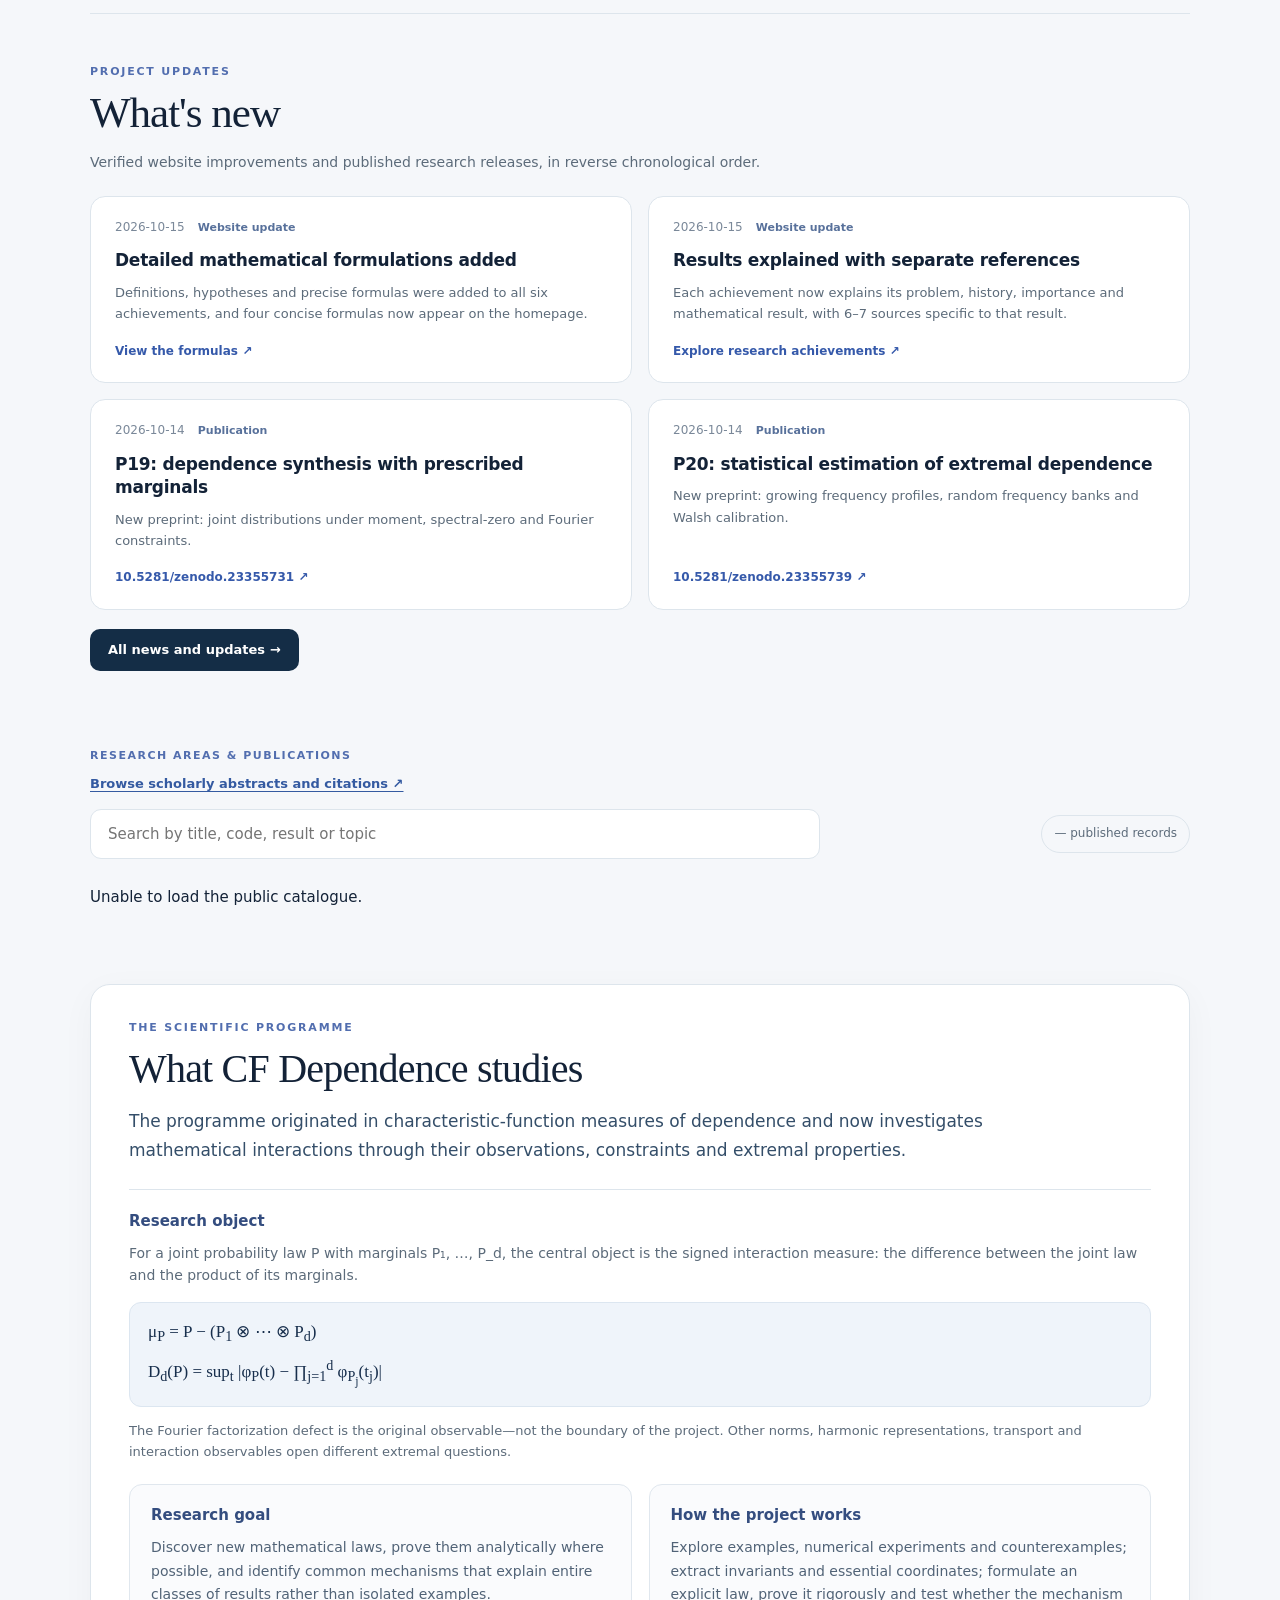
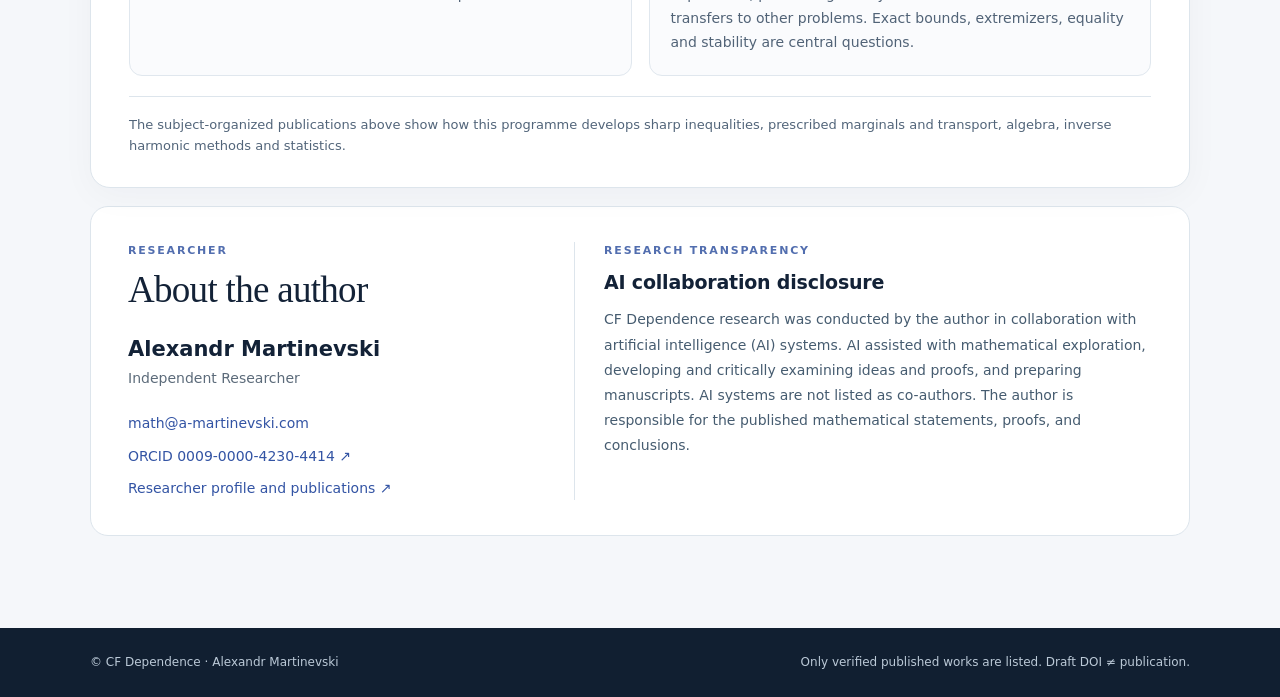
==== commit 4e50b6b5: "Remove hard-coded article count from JavaScript-free homepage" ====
--- a/website/index.html
+++ b/website/index.html
@@ -185,6 +185,6 @@
     </section>
   </main>
   <footer><div class="wrap footer-inner"><span>© CF Dependence · Alexandr Martinevski</span><span data-i18n="footer">Only verified published works are listed. Draft DOI ≠ publication.</span></div></footer>
-  <noscript><p class="wrap">The searchable subject directory requires JavaScript. All 18 public abstracts, DOI references and PDF links are available without JavaScript in <a href="publications/index.html">the scholarly bibliography</a>.</p></noscript>
+  <noscript><p class="wrap">The searchable subject directory requires JavaScript. All published abstracts, DOI references and PDF links are available without JavaScript in <a href="publications/index.html">the scholarly bibliography</a>.</p></noscript>
 </body>
 </html>
--- a/website/assets/site.css
+++ b/website/assets/site.css
@@ -131,7 +131,7 @@
 /* Research achievements: curated front-page highlights and a full scientific account. */
 .achievements-preview{scroll-margin-top:26px}
 .achievement-preview-intro{max-width:850px;color:var(--muted);margin:0 0 23px;font-size:15px}
-.achievement-preview-grid{display:grid;grid-template-columns:repeat(2,minmax(0,1fr));gap:17px}
+.achievement-preview-grid{display:grid;grid-template-columns:repeat(3,minmax(0,1fr));gap:17px}
 .achievement-preview-item{border:1px solid var(--line);border-radius:16px;background:var(--card);padding:25px 26px;min-width:0}
 .achievement-preview-meta{display:flex;align-items:baseline;justify-content:space-between;gap:11px;
   color:#526b85;font-size:11px;font-weight:700;letter-spacing:.4px}
@@ -140,6 +140,32 @@
 .achievement-preview-item h3 a{color:#213b65;text-decoration:none}
 .achievement-preview-item h3 a:hover{color:#2b52ba;text-decoration:underline}
 .achievement-preview-item p{color:var(--muted);font-size:13px;line-height:1.72;margin:0}
+/* P04 solves the whole n≥4 planar full-correlation family, not just n=4.
+   Emphasize the main preprint claim without obscuring the external-review gate. */
+.achievement-preview-item[data-featured-result="P04"]{
+  grid-column:1/-1;padding:31px 34px;
+  border:1px solid #b9ccdf;border-left:4px solid #315b8c;
+  background:linear-gradient(120deg,#f2f7fc 0%,#ffffff 78%)}
+.achievement-preview-item[data-featured-result="P04"] h3{
+  font-size:clamp(23px,2.5vw,30px);line-height:1.25;
+  max-width:900px;margin:14px 0 14px}
+.achievement-preview-item[data-featured-result="P04"]>p[data-i18n="achievementHighlight1Text"]{
+  max-width:930px;font-size:15px;line-height:1.72;color:#354d64}
+.achievement-preview-item[data-featured-result="P04"] .achievement-preview-formula{
+  font-size:clamp(16px,1.7vw,20px);color:#173f68;line-height:1.7;
+  padding-top:15px;margin-top:17px}
+.achievement-featured-links{display:flex;flex-wrap:wrap;align-items:center;
+  gap:9px 24px;margin:16px 0 12px}
+.achievement-featured-links a{font-size:13px;font-weight:700;
+  text-decoration:none;color:#24599a;overflow-wrap:anywhere}
+.achievement-featured-links a:hover{text-decoration:underline}
+.achievement-preview-item .achievement-featured-caveat{
+  margin-top:11px;font-size:12px;line-height:1.65;color:#546c83}
+@media(max-width:980px){
+  .achievement-preview-grid{grid-template-columns:1fr}
+  .achievement-preview-item[data-featured-result="P04"]{grid-column:auto}
+}
+
 .achievement-preview-bottom{display:flex;flex-wrap:wrap;align-items:center;gap:15px 24px;
   border-top:1px solid var(--line);margin-top:23px;padding-top:22px}
 .achievement-preview-bottom p{flex:1;min-width:min(300px,100%);margin:0;color:#687989;font-size:12px;line-height:1.6}
@@ -174,6 +200,13 @@
   padding:12px 17px;margin:16px 0;color:#263f62}
 .achievement-equation sub,.achievement-equation sup{font-size:72%}
 .achievement-feature .achievement-result-line{font-size:15px;color:#1d3e62}
+.achievement-feature .achievement-visibility-formula{
+  background:#f4f9ff;border-color:#cedeed;color:#173f68;margin-top:10px}
+.achievement-feature .achievement-proof-link{margin:7px 0 16px}
+.achievement-proof-link a{display:inline-block;font-size:14px;font-weight:700;
+  color:#24599a;text-decoration:none;overflow-wrap:anywhere}
+.achievement-proof-link a:hover{text-decoration:underline}
+
 .achievement-source-links{display:flex;flex-wrap:wrap;gap:10px 19px;border-top:1px solid #e5ebf0;
   padding-top:15px;margin-top:23px}
 .achievement-source-links a,.achievement-return a{font-size:13px;color:#3659a7;
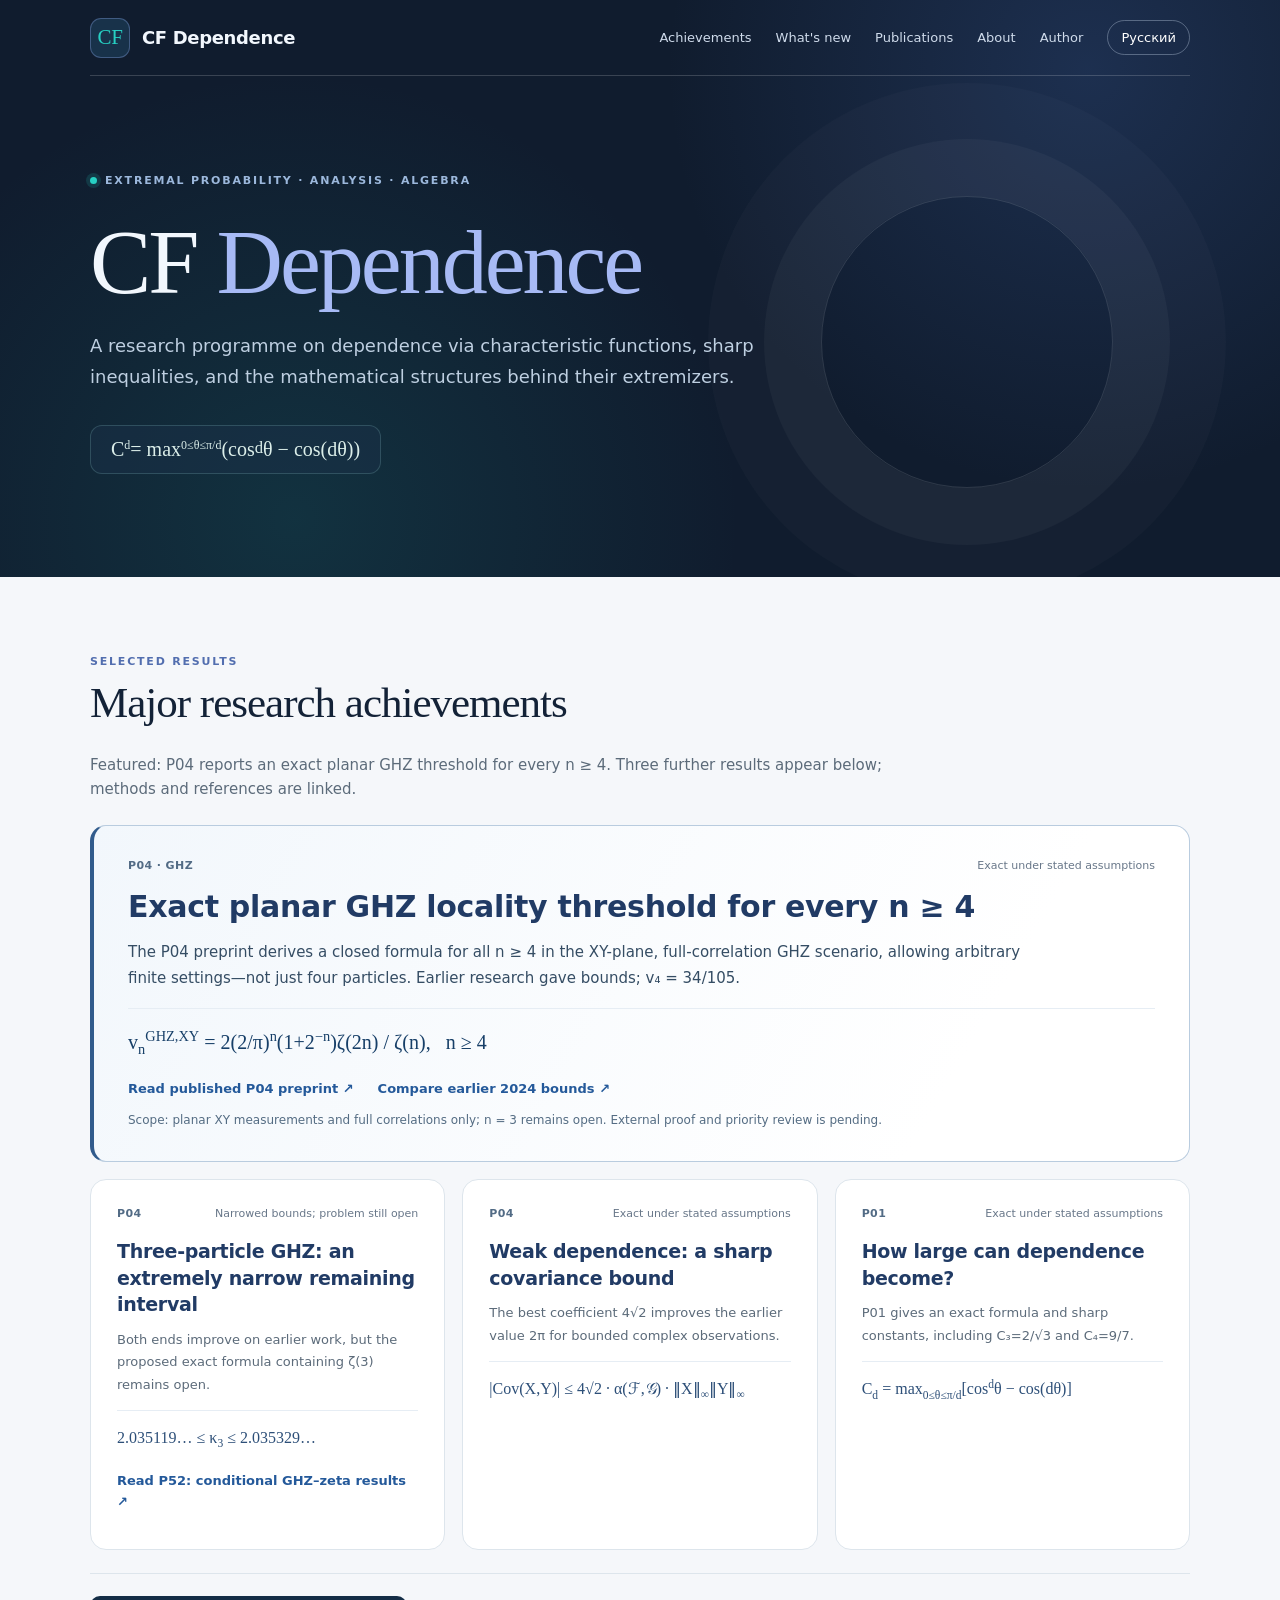
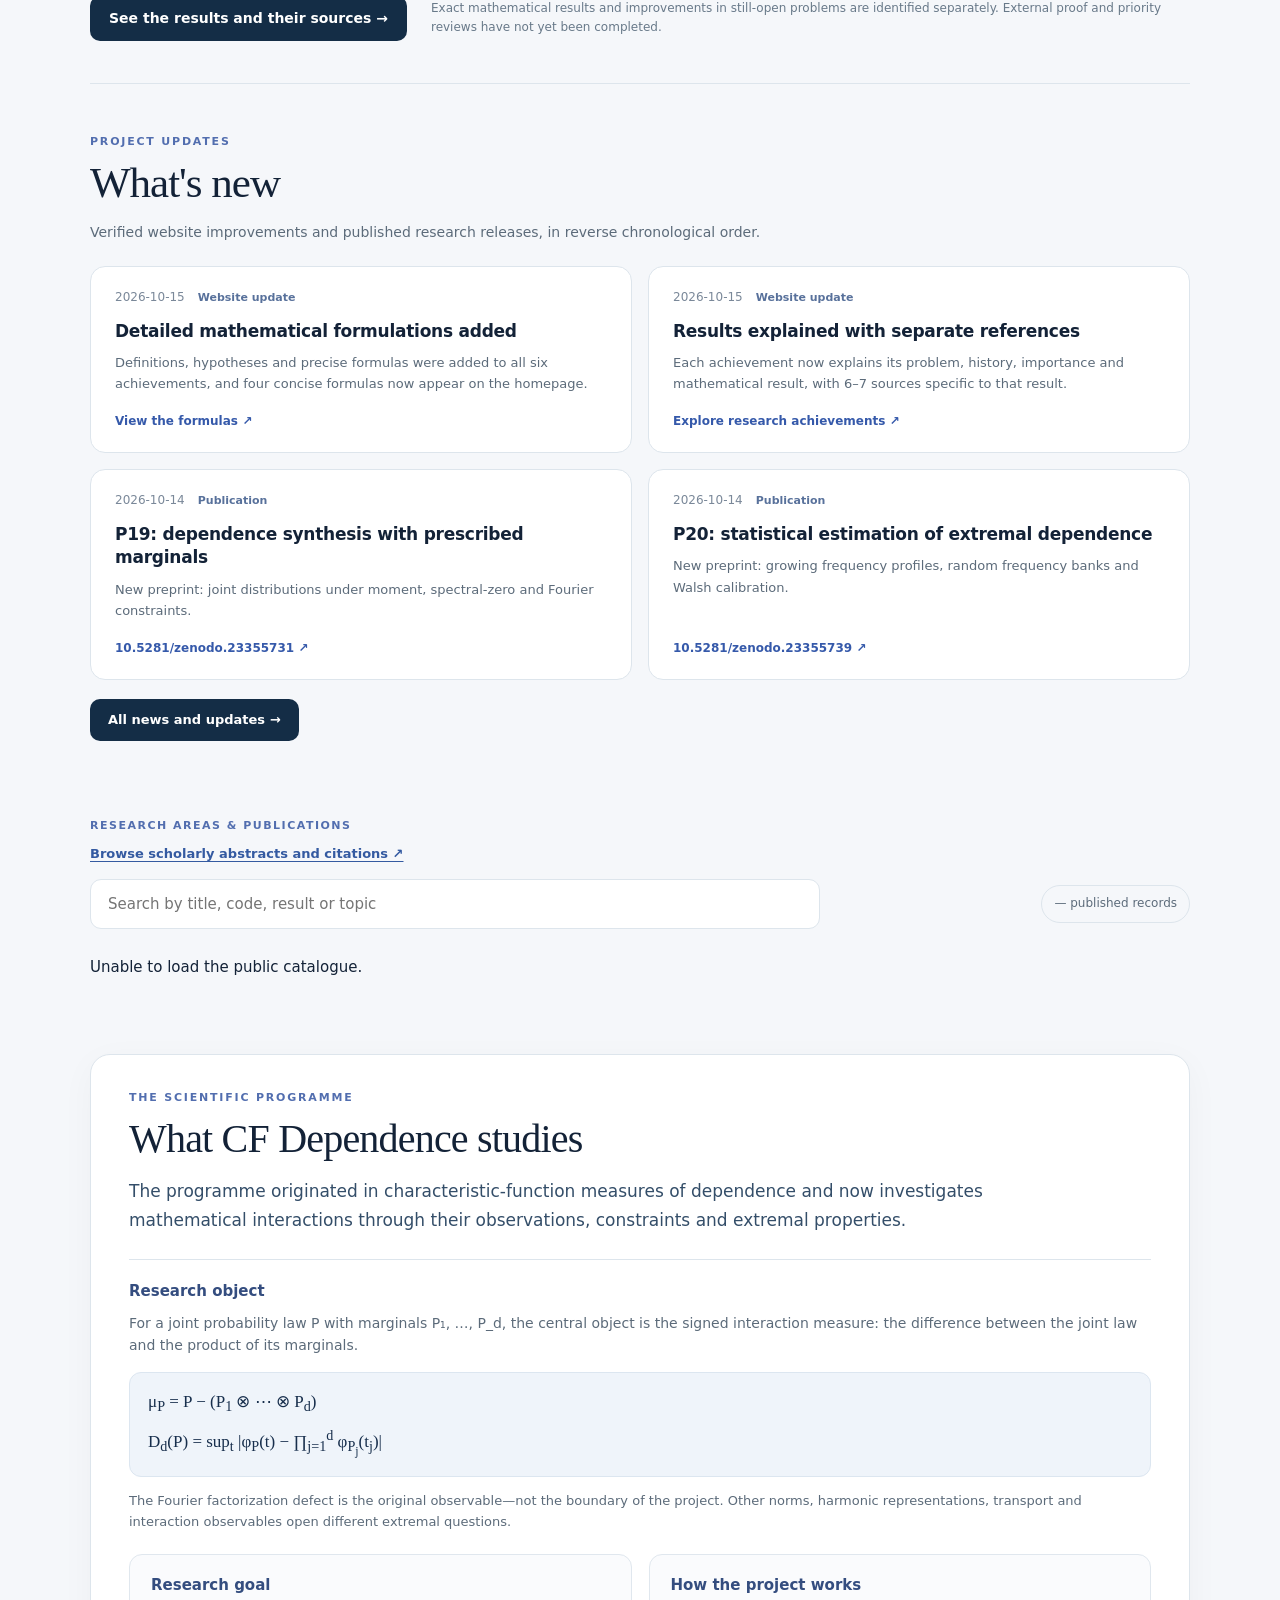
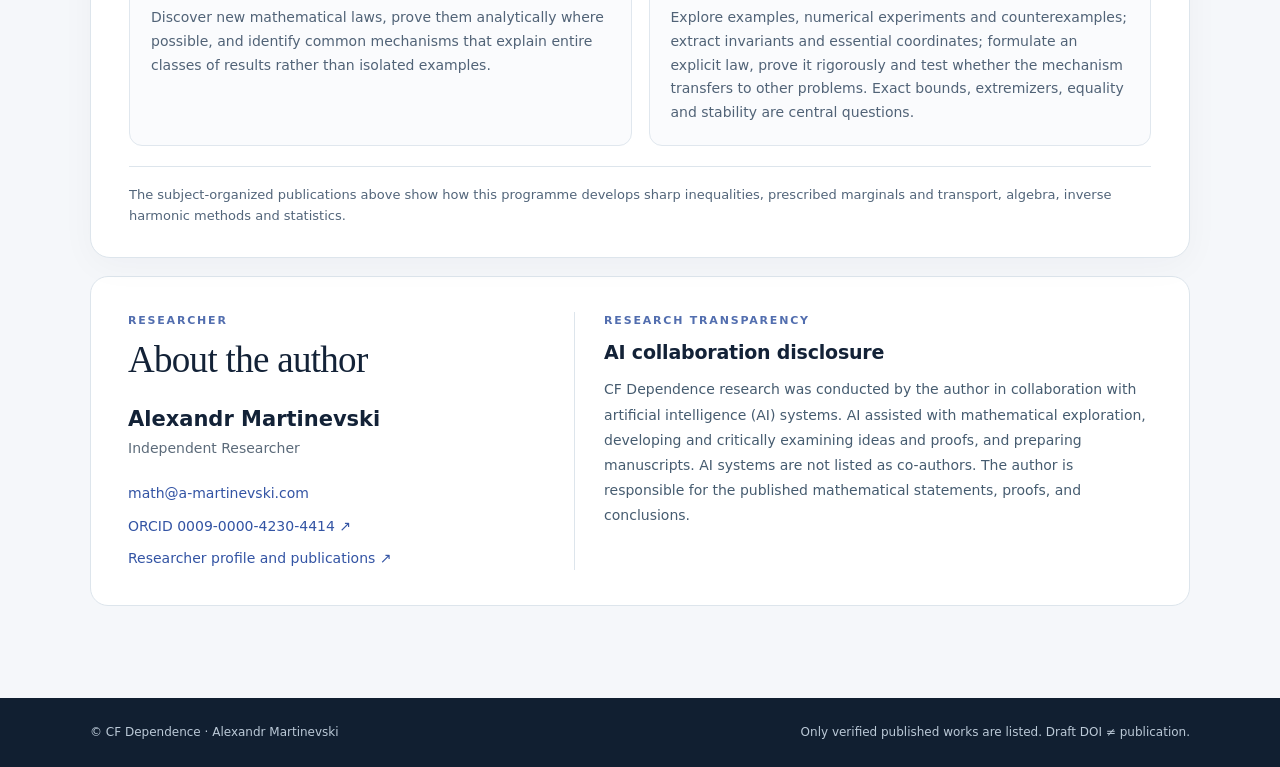
==== commit 925b9853: "Update static featured results, current GHZ D41 interval and published DOI links" ====
--- a/website/index.html
+++ b/website/index.html
@@ -51,16 +51,17 @@
             v<sub>n</sub><sup>GHZ,XY</sup> = 2(2/π)<sup>n</sup>(1+2<sup>−n</sup>)ζ(2n) / ζ(n), &nbsp; n ≥ 4
           </div>
           <div class="achievement-featured-links">
-            <a href="https://doi.org/10.5281/zenodo.23356092" target="_blank" rel="noopener noreferrer" data-i18n="achievementGhzExactReadPaper">Read published P04 preprint ↗</a>
+            <a href="https://doi.org/10.5281/zenodo.24293935" target="_blank" rel="noopener noreferrer" data-i18n="achievementGhzExactReadPaper">Read current P04 and its GHZ supplement ↗</a>
             <a href="https://doi.org/10.1103/PhysRevA.109.022205" target="_blank" rel="noopener noreferrer" data-i18n="achievementGhzExactPrior2024">Compare earlier 2024 bounds ↗</a>
           </div>
           <p class="achievement-featured-caveat" data-i18n="achievementGhzExactCaveat">Scope: planar XY measurements and full correlations only; n = 3 remains open. External proof and priority review is pending.</p>
         </article>
         <article class="achievement-preview-item">
           <div class="achievement-preview-meta">P04 <span data-i18n="achievementStatePartial">Narrowed bounds; problem still open</span></div>
-          <h3><a href="achievements.html?lang=en#ghz-three" data-achievements-link data-i18n="achievementHighlight2Name">Three-particle GHZ: an extremely narrow remaining interval</a></h3>
-          <p data-i18n="achievementHighlight2Text">Both ends improve on earlier work, but the proposed exact formula containing ζ(3) remains open.</p>
-                  <div class="achievement-preview-formula" role="math">2.034968… ≤ κ<sub>3</sub> ≤ 2.035329…</div>
+          <h3><a href="achievements.html?lang=en#ghz-three" data-achievements-link data-i18n="achievementHighlight2Name">Three-party GHZ: improved rigorous bounds</a></h3>
+          <p data-i18n="achievementHighlight2Text">Current P04: 2.035119449… ≤ κ₃ ≤ 2.035329429…. Exact κ₃ remains open; P52 provides conditional zeta constraints, not RH.</p>
+                  <div class="achievement-preview-formula" role="math">2.035119… ≤ κ<sub>3</sub> ≤ 2.035329…</div>
+          <div class="achievement-featured-links"><a href="https://doi.org/10.5281/zenodo.24293937" target="_blank" rel="noopener noreferrer" data-i18n="achievementGhzThreeReadP52">Read P52: conditional GHZ–zeta results ↗</a></div>
         </article>
         <article class="achievement-preview-item">
           <div class="achievement-preview-meta">P04 <span data-i18n="achievementStateExact">Exact under stated assumptions</span></div>
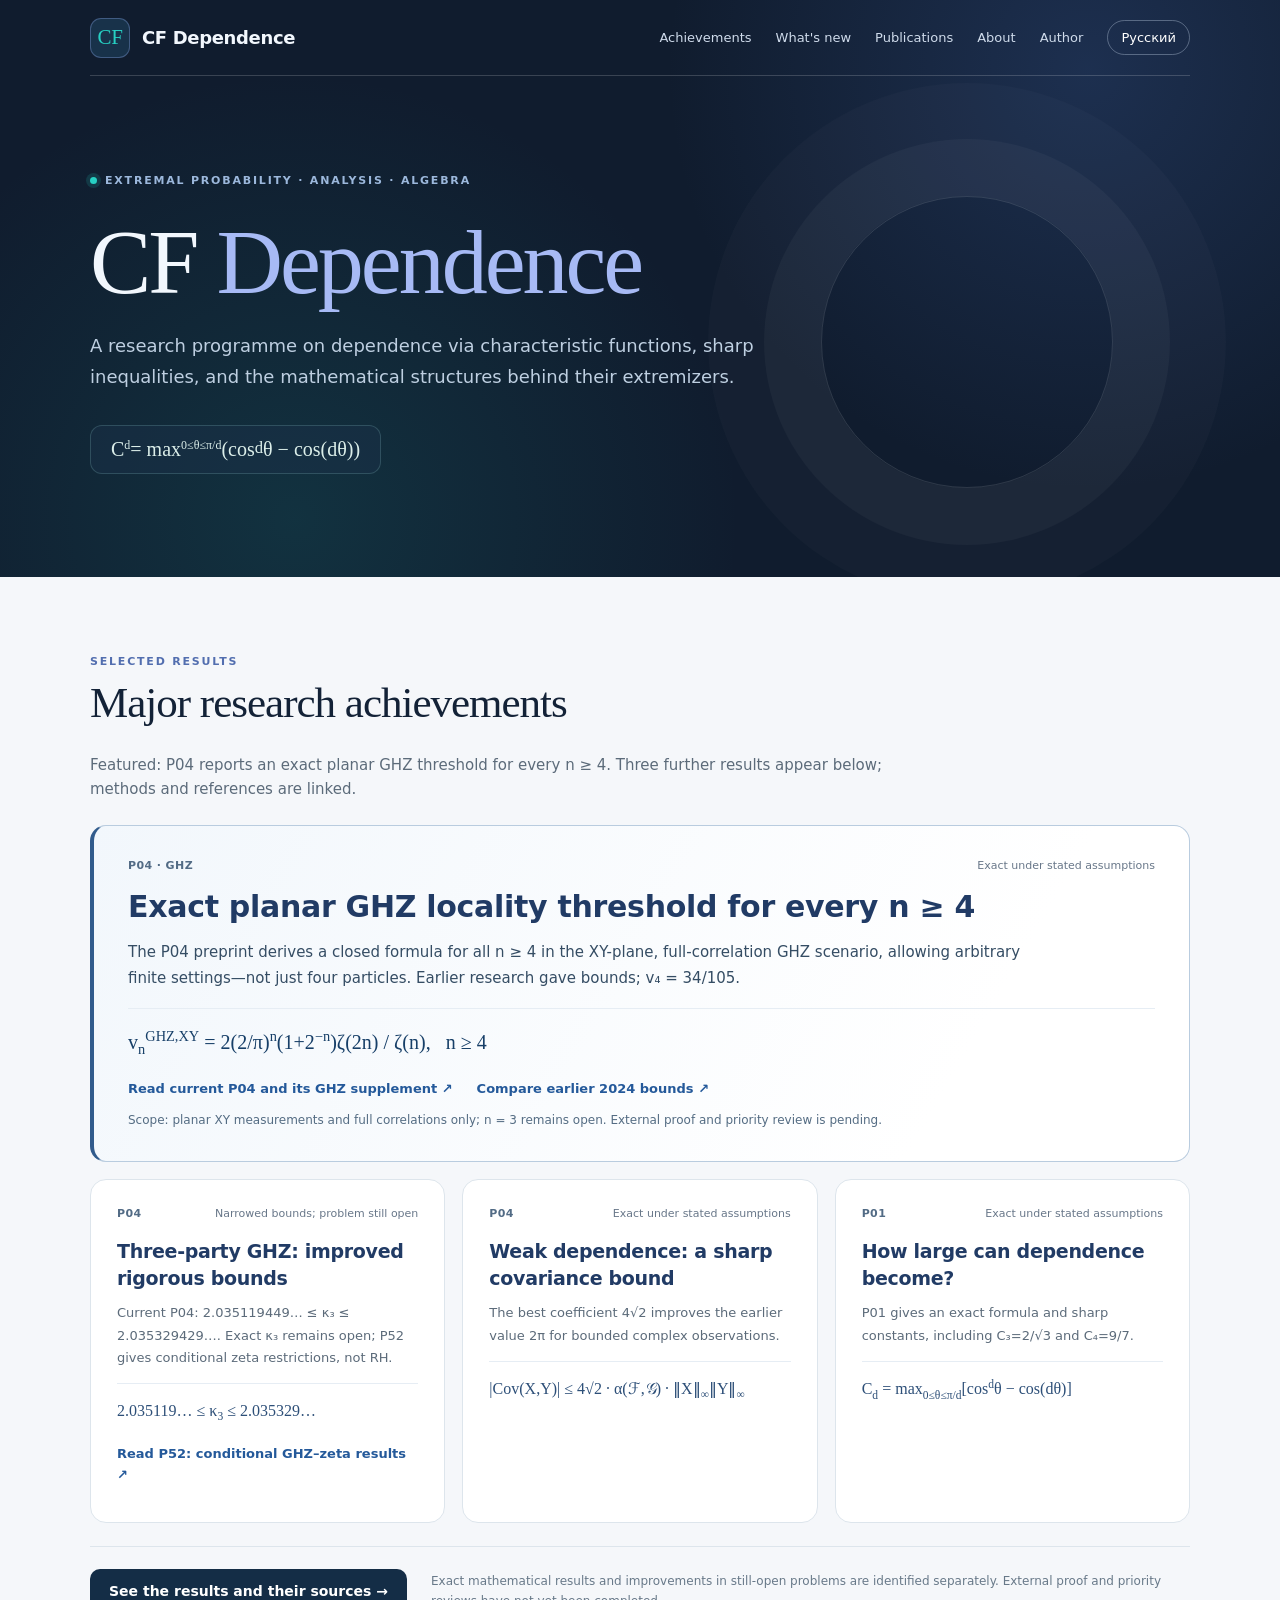
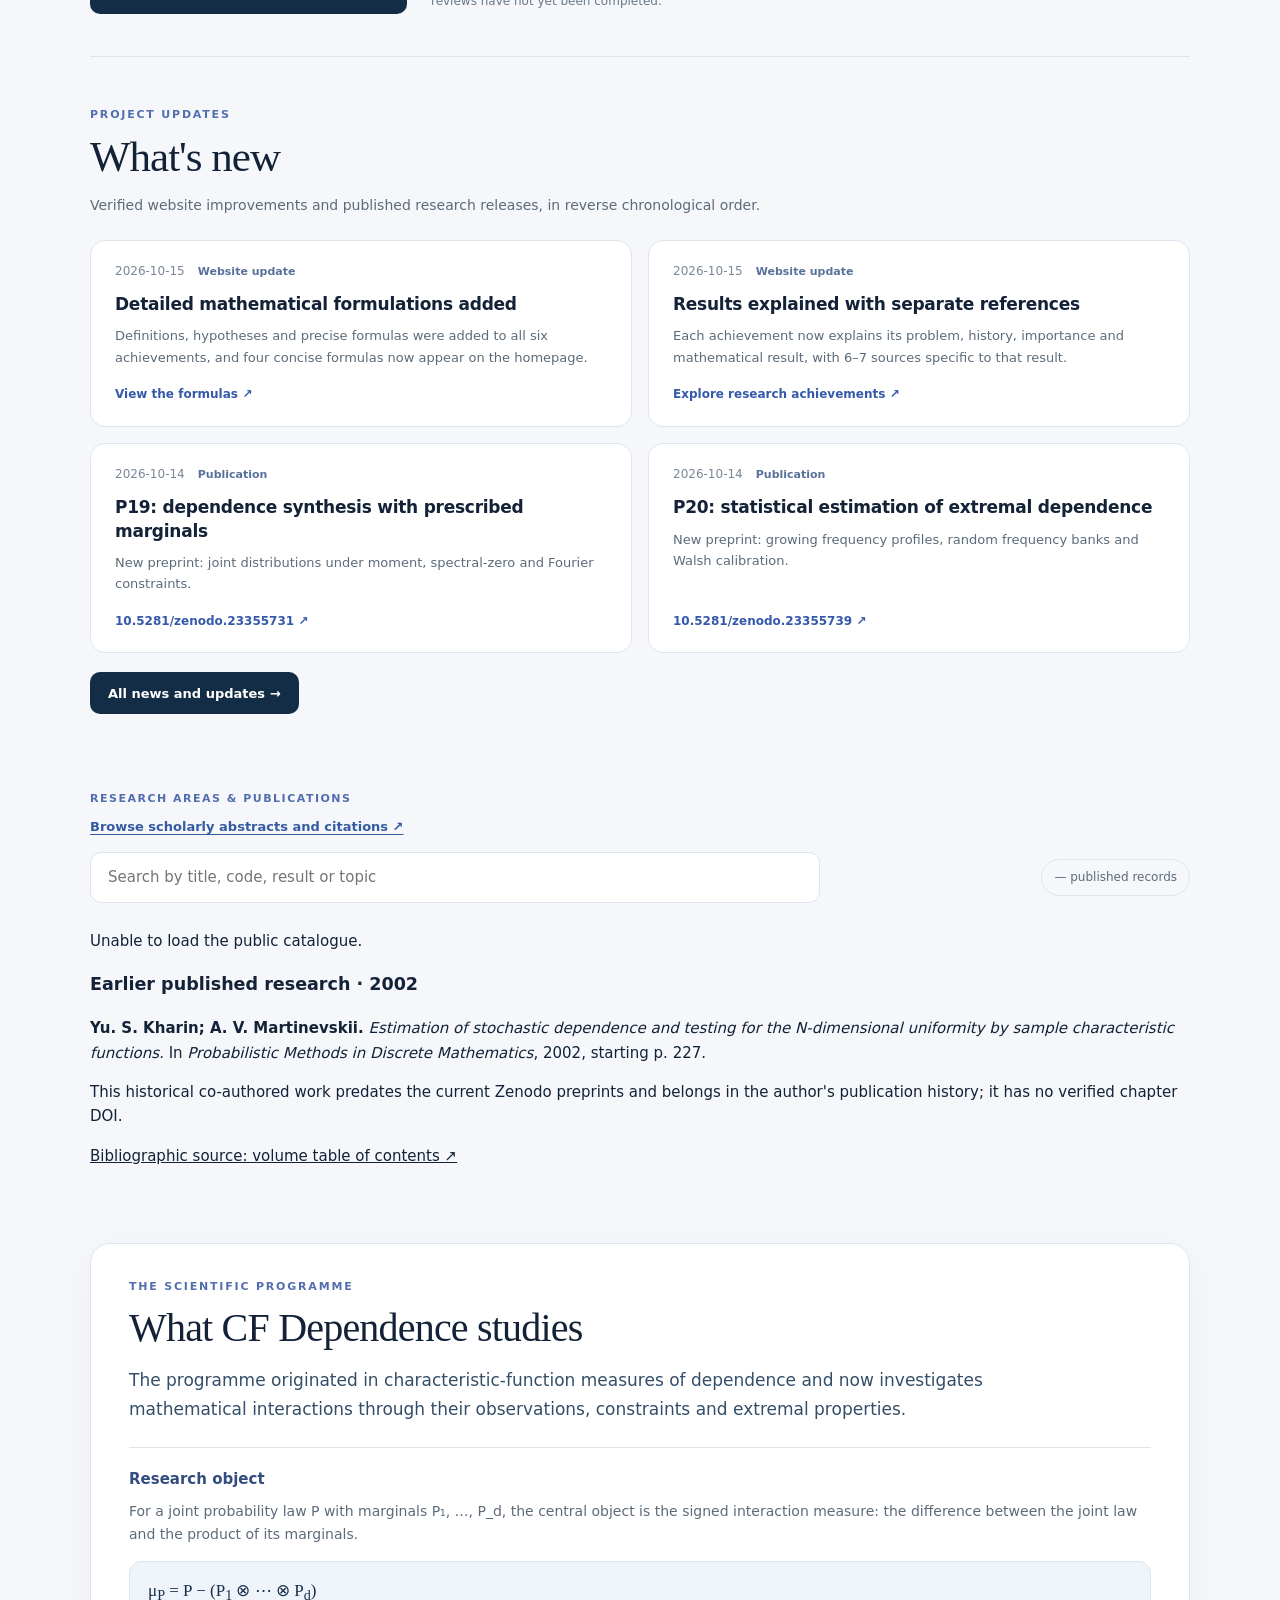
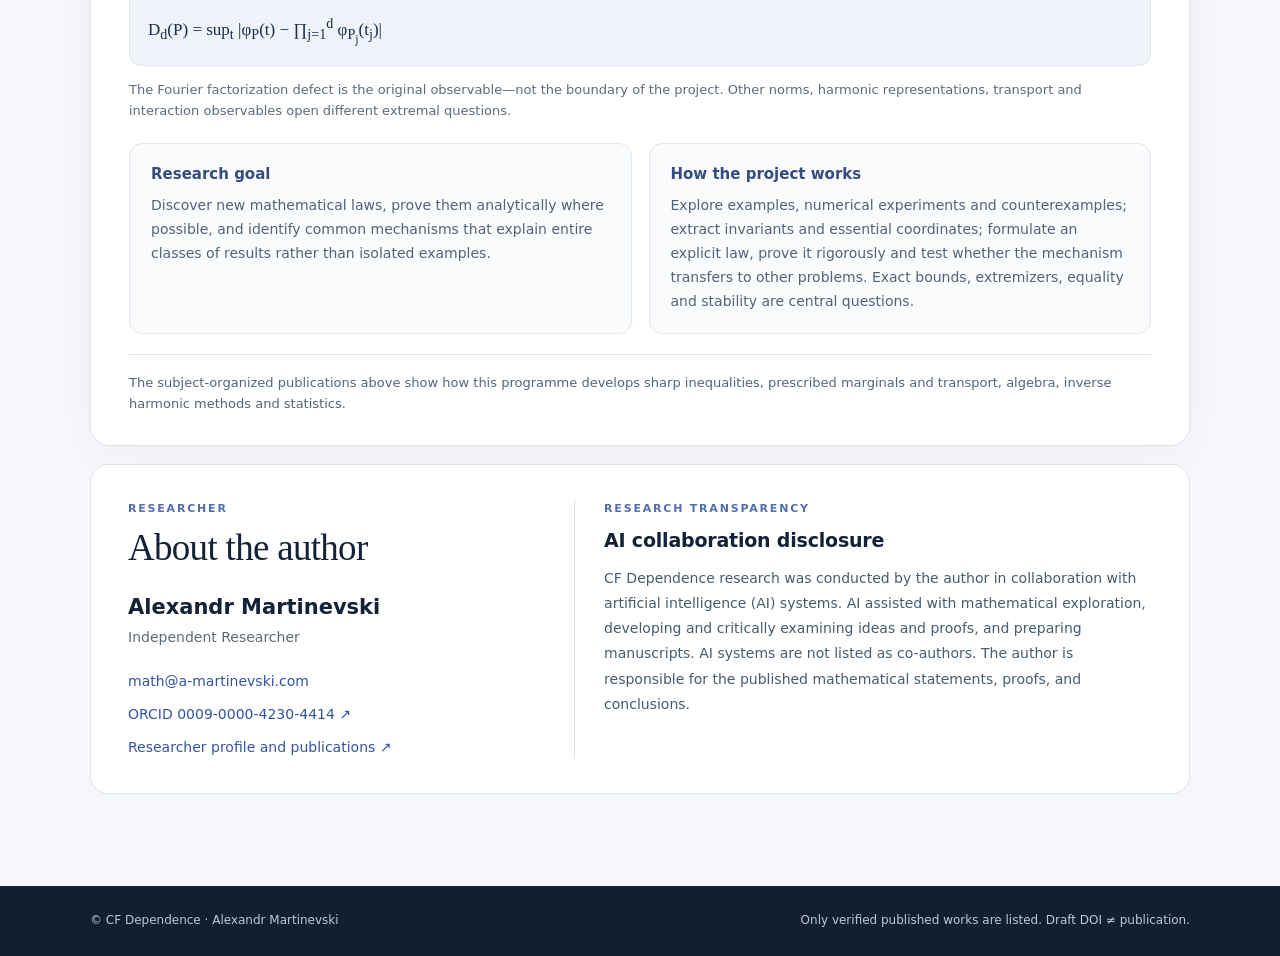
==== commit 08a5be76: "Include 2002 characteristic-function dependence publication in public bibliography" ====
--- a/website/index.html
+++ b/website/index.html
@@ -136,6 +136,12 @@
       <p id="area-snapshot" class="metadata-note"></p>
       <div id="area-groups" class="area-groups" aria-live="polite"><p class="muted">Loading subject index…</p></div>
       <p id="no-matches" class="empty hidden" data-i18n="noMatches">No publications match your search.</p>
+      <aside class="historical-publication-note" id="earlier-work-2002" aria-labelledby="earlier-work-title">
+        <h3 id="earlier-work-title" data-i18n="earlierWorkHeading">Earlier published research · 2002</h3>
+        <p><strong>Yu. S. Kharin; A. V. Martinevskii.</strong> <em>Estimation of stochastic dependence and testing for the N-dimensional uniformity by sample characteristic functions.</em> In <em>Probabilistic Methods in Discrete Mathematics</em>, 2002, starting p. 227.</p>
+        <p data-i18n="earlierWorkDescription">This historical co-authored work predates the current Zenodo preprints and belongs in the author's publication history; it has no verified chapter DOI.</p>
+        <p><a href="https://d-nb.info/964176513/04" target="_blank" rel="noopener noreferrer" data-i18n="earlierWorkLink">Bibliographic source: volume table of contents ↗</a></p>
+      </aside>
     </section>
 
     <section class="project-science-section" id="about" aria-labelledby="programme-heading">
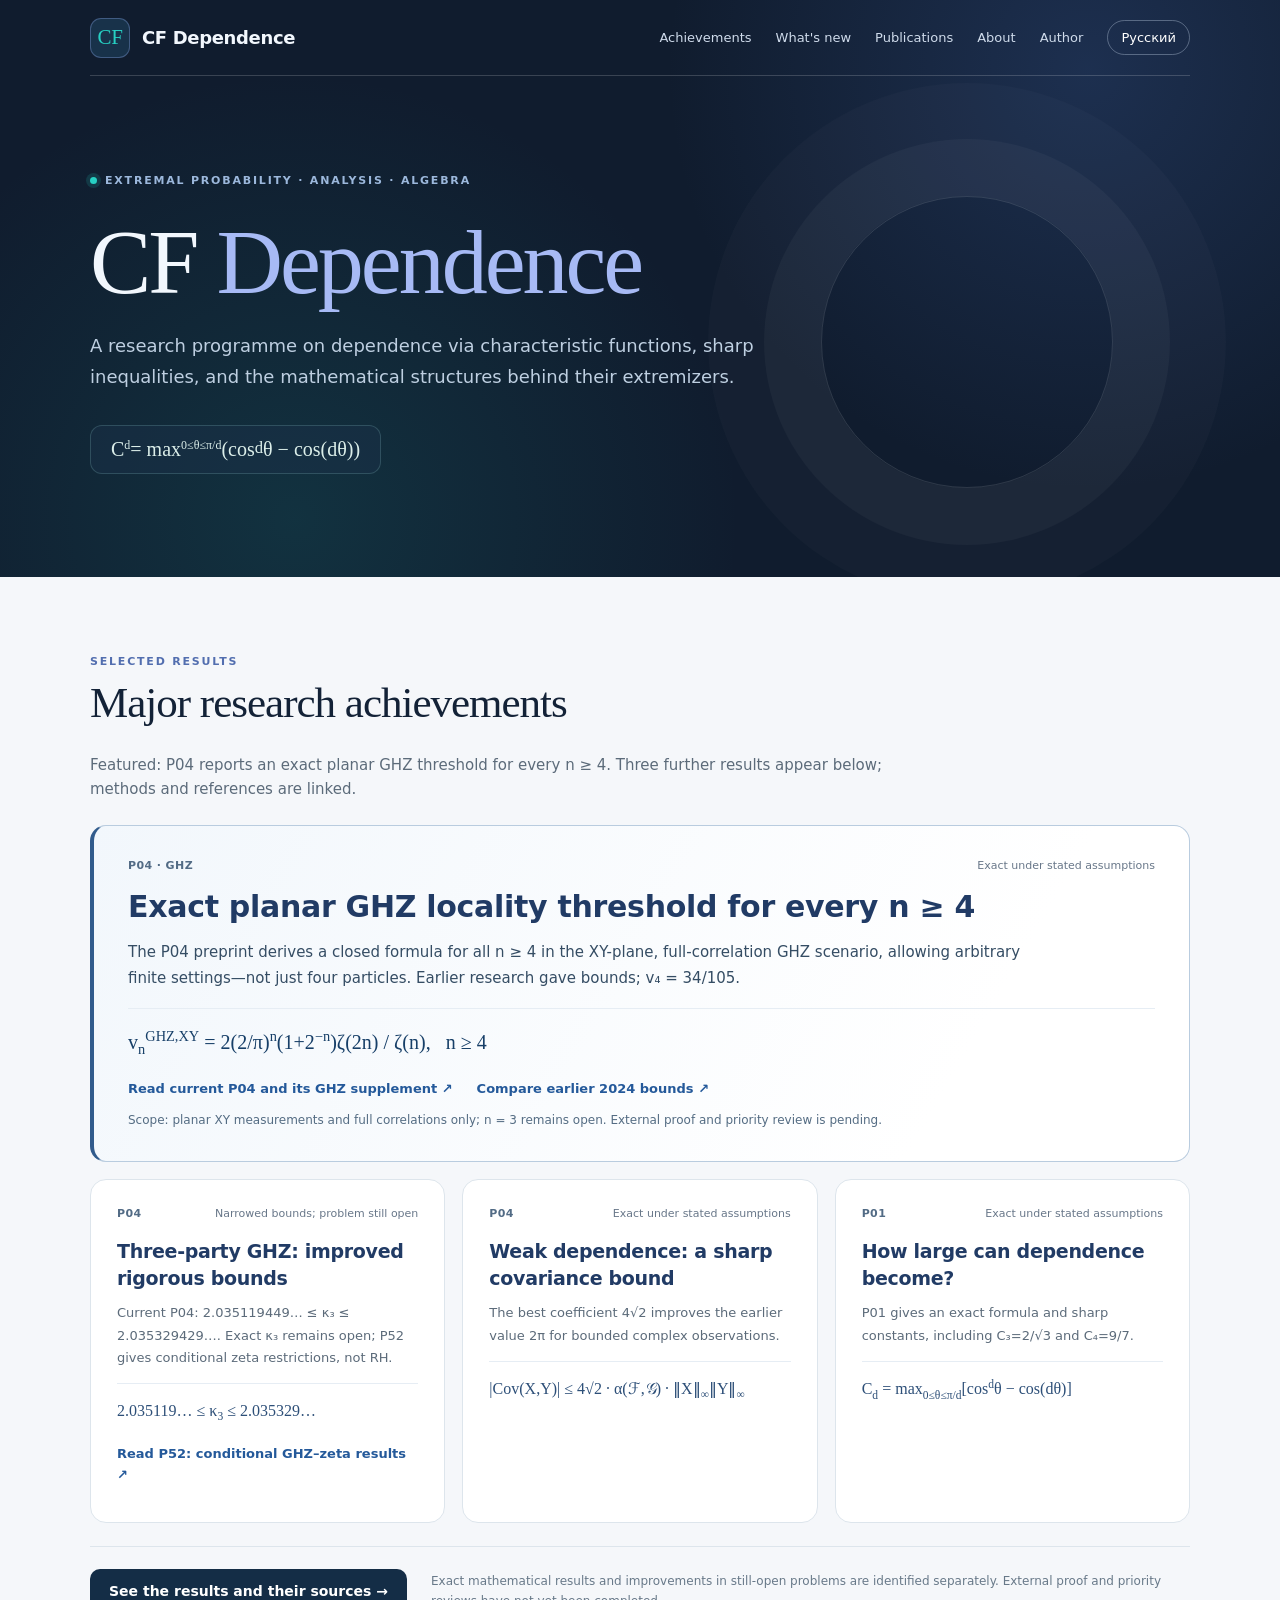
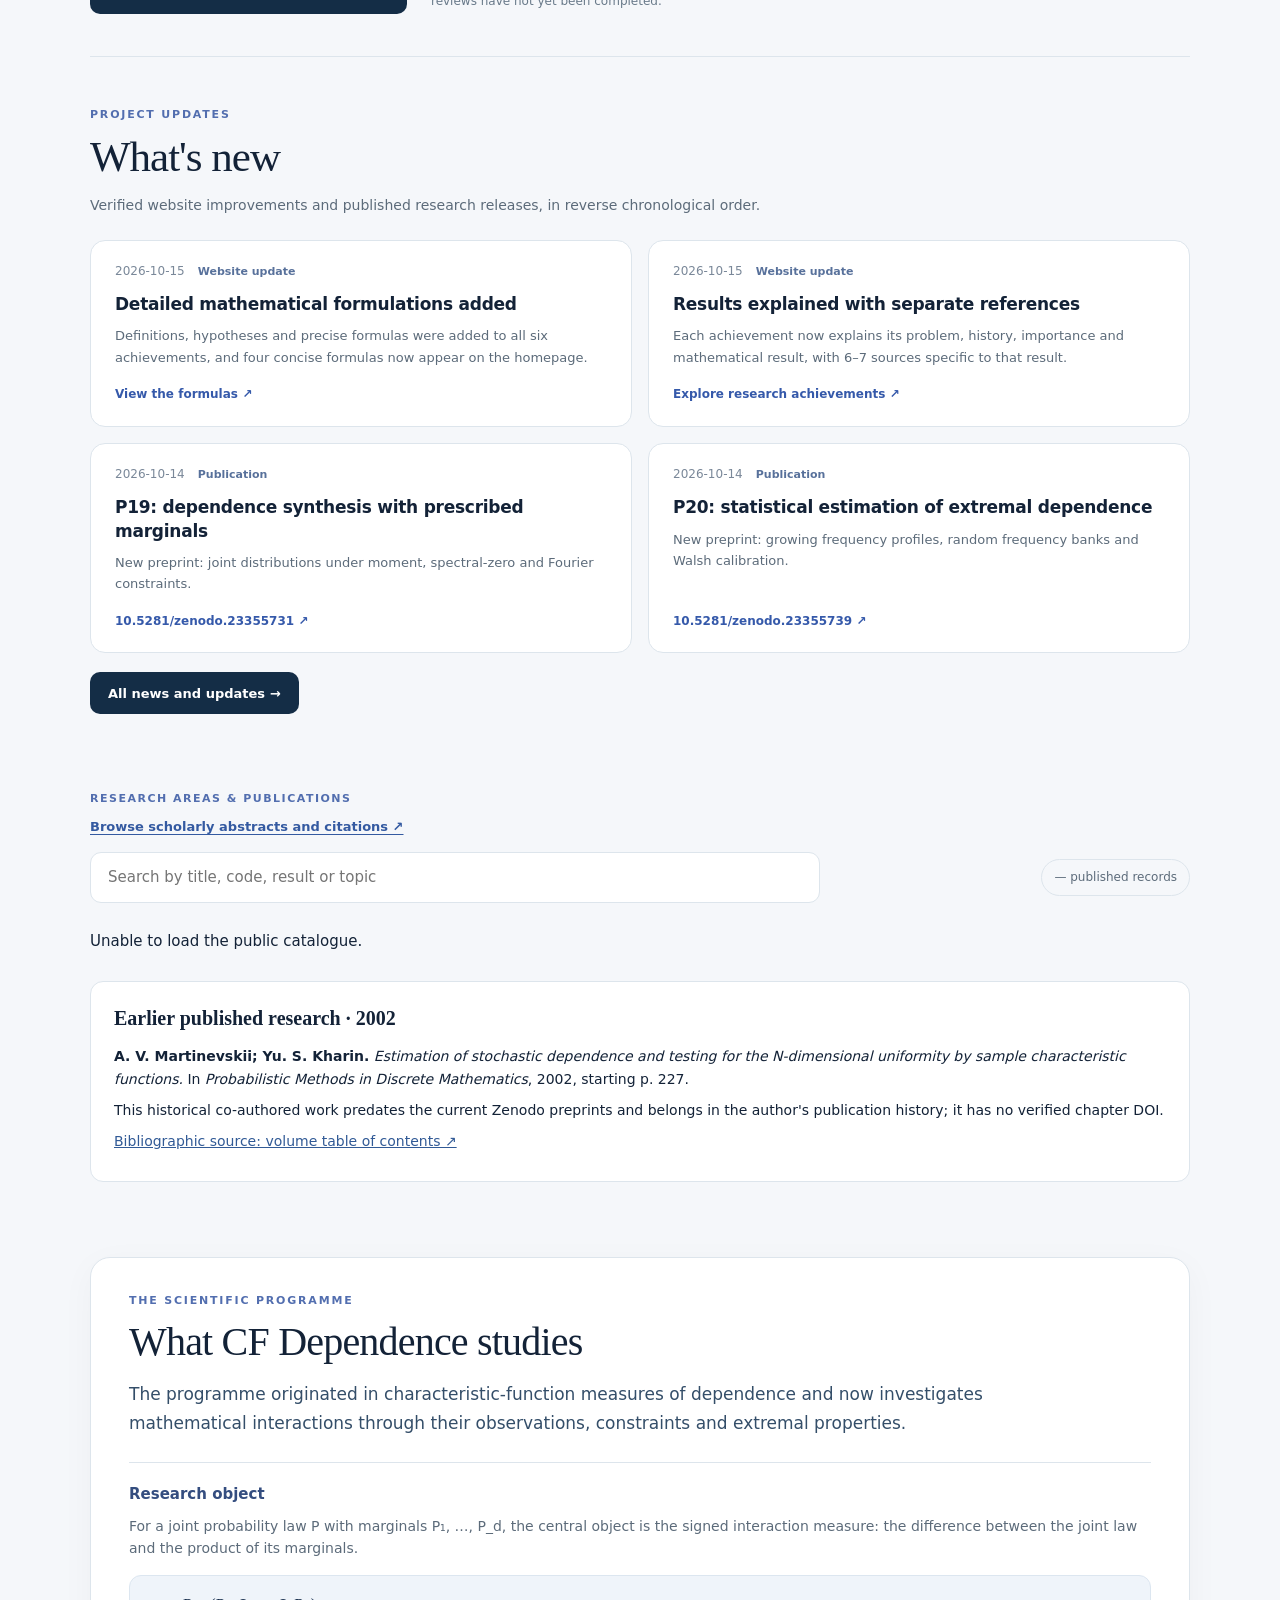
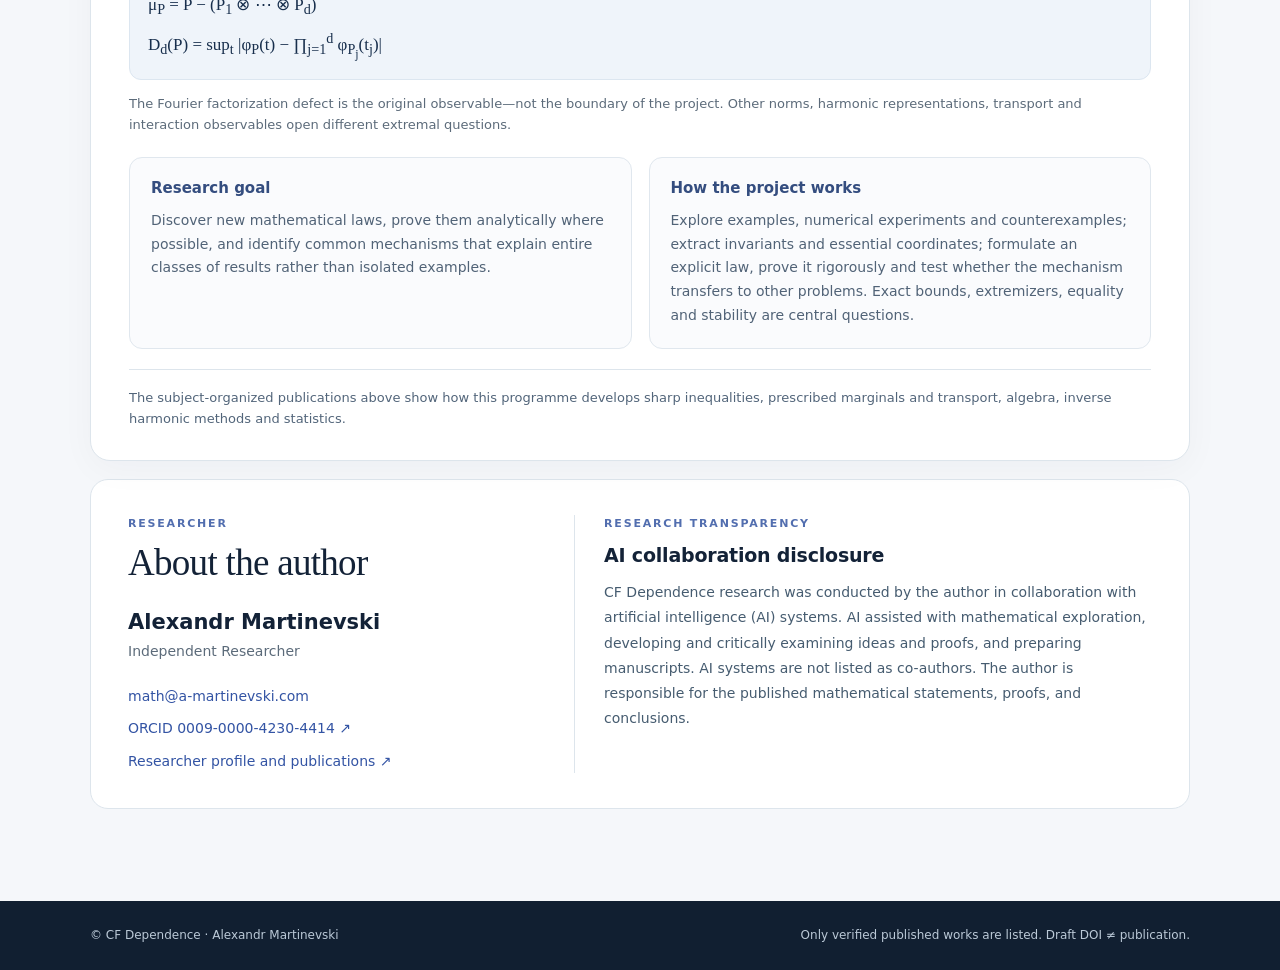
==== commit ab9e9d6e: "Correct 2002 coauthor order to published table-of-contents sequence" ====
--- a/website/index.html
+++ b/website/index.html
@@ -138,7 +138,7 @@
       <p id="no-matches" class="empty hidden" data-i18n="noMatches">No publications match your search.</p>
       <aside class="historical-publication-note" id="earlier-work-2002" aria-labelledby="earlier-work-title">
         <h3 id="earlier-work-title" data-i18n="earlierWorkHeading">Earlier published research · 2002</h3>
-        <p><strong>Yu. S. Kharin; A. V. Martinevskii.</strong> <em>Estimation of stochastic dependence and testing for the N-dimensional uniformity by sample characteristic functions.</em> In <em>Probabilistic Methods in Discrete Mathematics</em>, 2002, starting p. 227.</p>
+        <p><strong>A. V. Martinevskii; Yu. S. Kharin.</strong> <em>Estimation of stochastic dependence and testing for the N-dimensional uniformity by sample characteristic functions.</em> In <em>Probabilistic Methods in Discrete Mathematics</em>, 2002, starting p. 227.</p>
         <p data-i18n="earlierWorkDescription">This historical co-authored work predates the current Zenodo preprints and belongs in the author's publication history; it has no verified chapter DOI.</p>
         <p><a href="https://d-nb.info/964176513/04" target="_blank" rel="noopener noreferrer" data-i18n="earlierWorkLink">Bibliographic source: volume table of contents ↗</a></p>
       </aside>
--- a/website/assets/site.css
+++ b/website/assets/site.css
@@ -430,3 +430,11 @@
 .scholar-abstract math{font-family:math,serif;vertical-align:baseline}
 .scholar-abstract .math.inline{white-space:normal}
 @media(max-width:780px){.scholar-abstract math{max-width:100%;overflow-x:auto;overflow-y:hidden}}
+
+/* A historically published chapter is a separate bibliography, not a Zenodo Pxx item. */
+.historical-publication-note{margin-top:28px;padding:20px 23px;border:1px solid var(--line);border-radius:13px;background:var(--surface,#fff);line-height:1.65}
+.historical-publication-note h3{font-family:Georgia,"Times New Roman",serif;font-size:20px;margin:0 0 10px}
+.historical-publication-note p{margin:8px 0;font-size:14px}
+.historical-publication-note a,.scholar-earlier-work a{color:#315a96}
+.scholar-earlier-work{border-top:1px solid var(--line);padding-top:23px}
+.scholar-earlier-citation{line-height:1.7}
